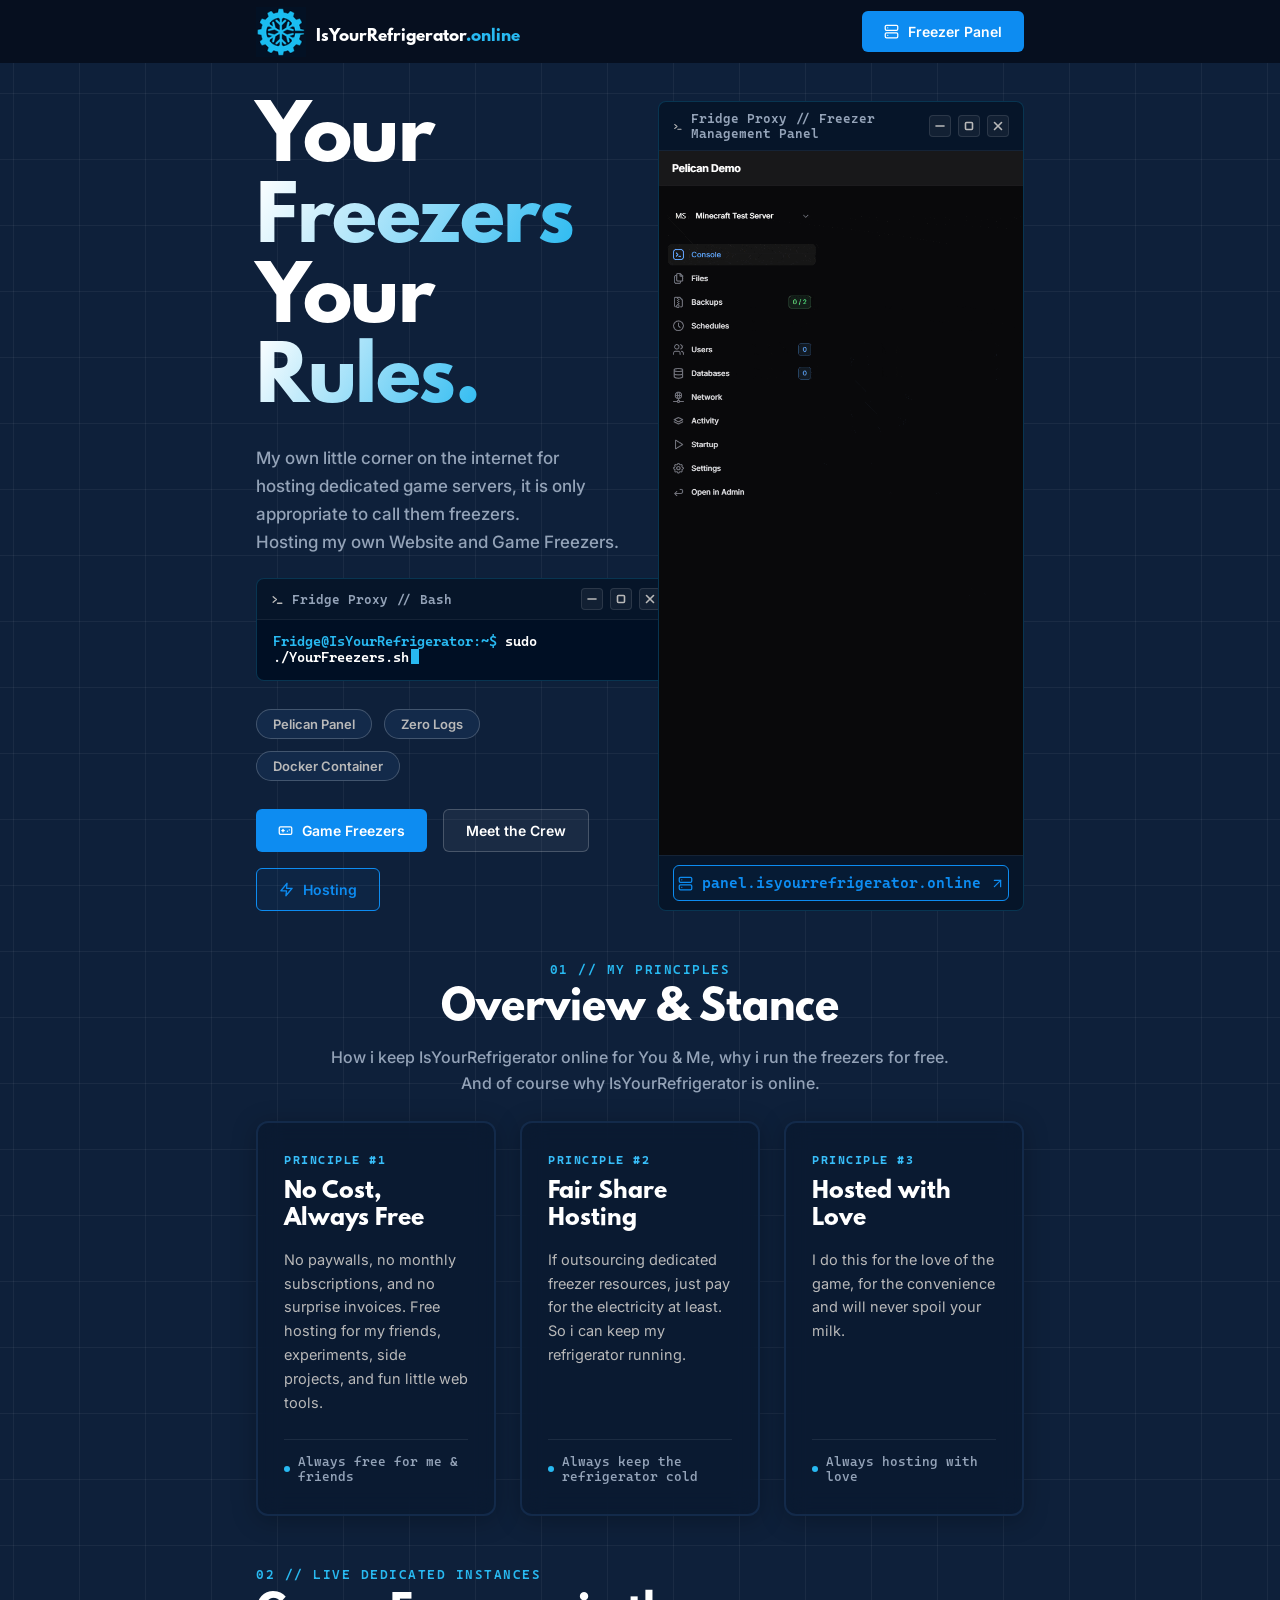
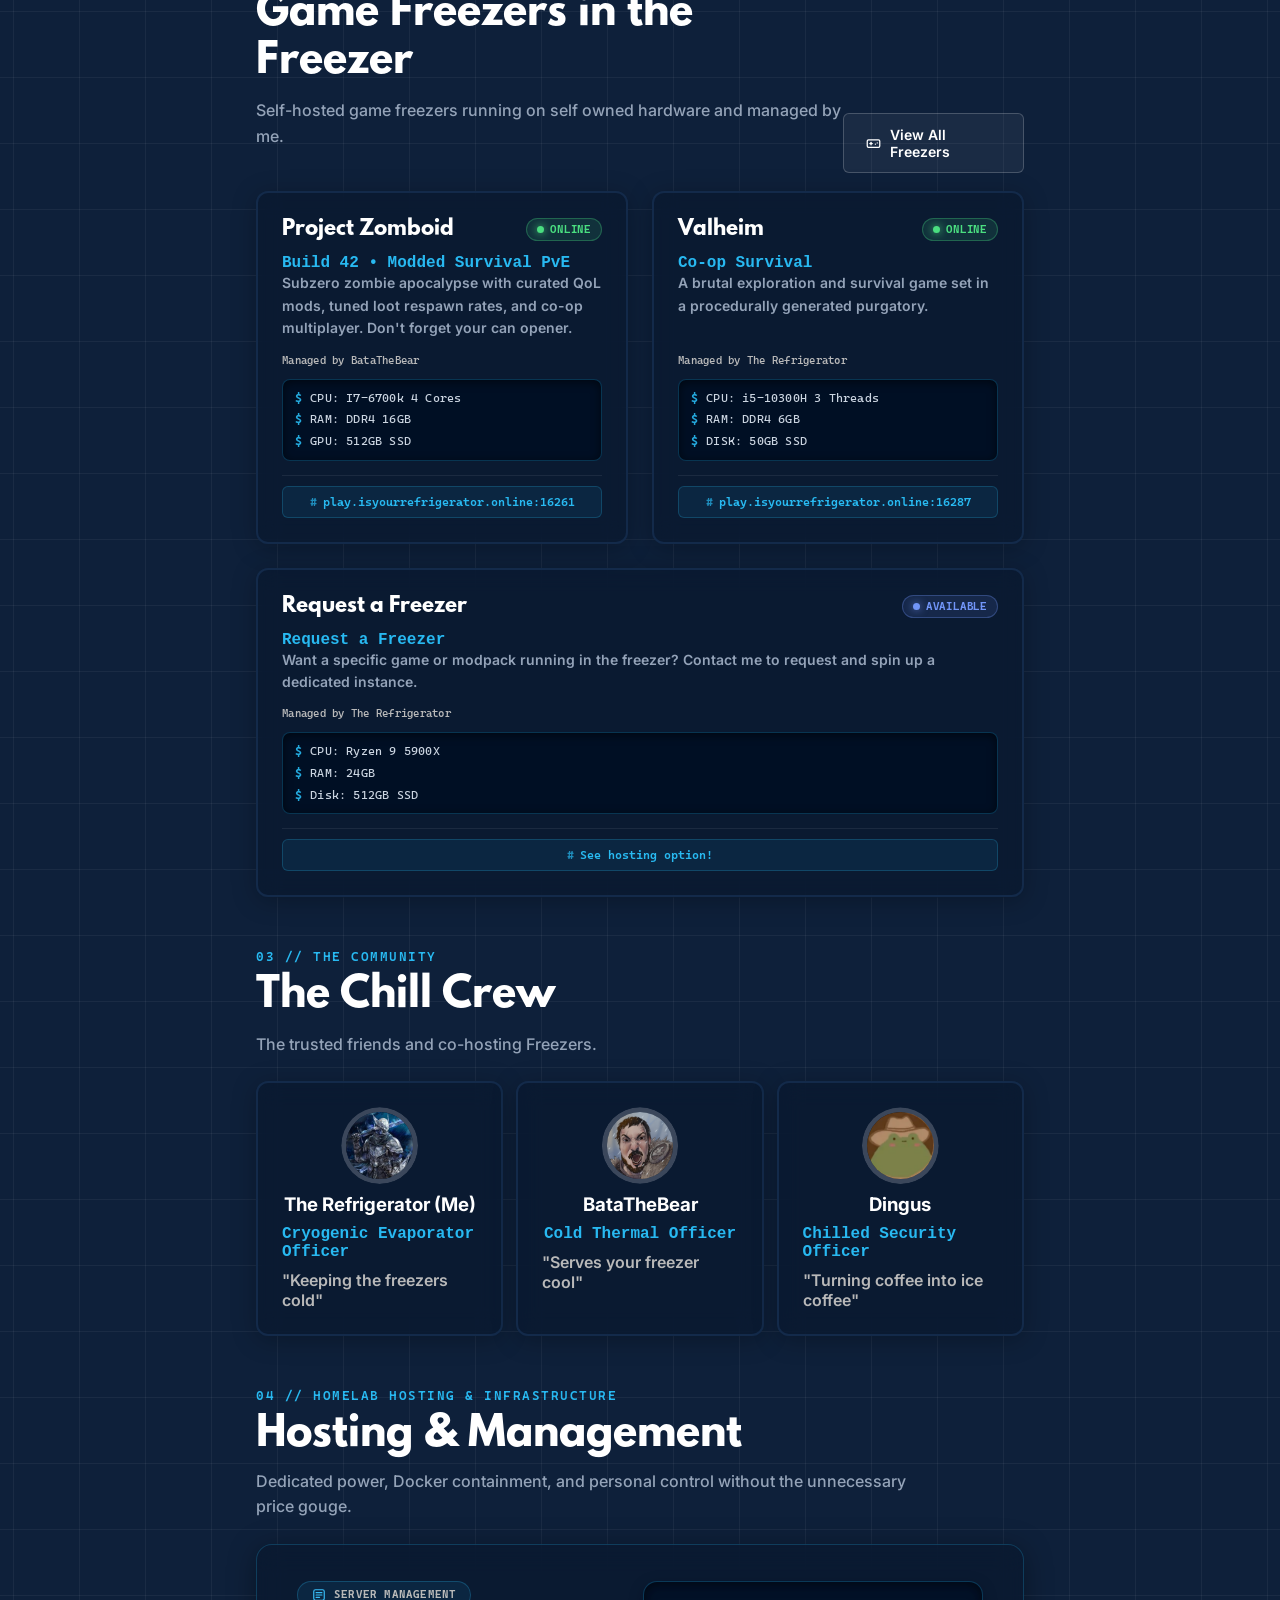
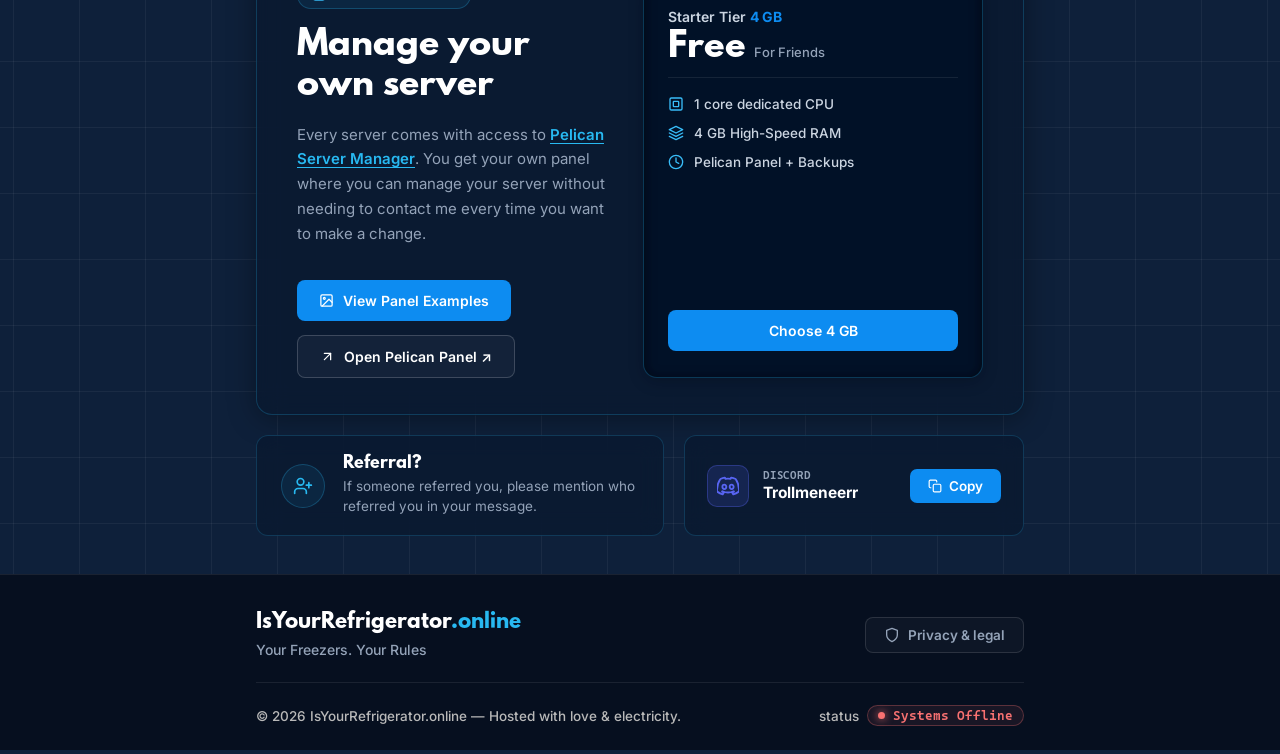
==== index.html @ a37f5767 "commit" ====
<!DOCTYPE html>
<html lang="en">

<head>
    <meta charset="UTF-8">
    <meta name="viewport" content="width=device-width, initial-scale=1.0">
    <title>IsYourRefrigerator.online</title>
    <link rel="stylesheet" href="static/style/stylesheet.css">
    <script src="static/script.js" defer></script>
    <link rel="shortcut icon" href="/static/images/isyourrefrigerator.online_logo_small.png" type="image/x-icon">
</head>

<body>
    <header id="header" class="site-header">
        <div class="header-section">
            <a href="/" class="brand-link">
                <img class="brand-pic" src="static/images/isyourrefrigerator.online_logo_small.png"
                    alt="IsYourRefrigerator Logo">
                <h1 class="brand-logo">
                    IsYourRefrigerator<span class="text-ice-blue">.online</span>
                </h1>
            </a>
        </div>
        <div class="header-section">
            <a href="https://panel.isyourrefrigerator.online" target="_blank" rel="noopener noreferrer"
                id="btn-freezer-panel" class="btn btn-blue transition-fast">
                <span class="icon" data-icon="freezer"></span>Freezer Panel
            </a>
        </div>
    </header>

    <main id="main-content" class="main-content">
        <!-- 00 // INTRO -->
        <section id="intro" class="intro-section">
            <div class="intro-content">
                <div class="intro-text-section">
                    <h1 class="intro-header">
                        Your <span class="blue-gradient">Freezers</span><br>
                        Your <span class="blue-gradient">Rules.</span>
                    </h1>
                    <p class="intro-text">
                        My own little corner on the internet for hosting dedicated game servers, it is only appropriate
                        to call them freezers.<br>
                        Hosting my own Website and Game Freezers.
                    </p>
                    <div id="terminal" class="terminal">
                        <div class="terminal-header">
                            <div class="terminal-title">
                                <span class="terminal-title-icon" data-icon="terminal"></span>
                                <p>Fridge Proxy // Bash</p>
                            </div>
                            <div class="terminal-buttons">
                                <span class="terminal-btn" title="Minimize" aria-label="Minimize"
                                    data-icon="min"></span>
                                <span class="terminal-btn" title="Maximize" aria-label="Maximize"
                                    data-icon="expand"></span>
                                <span class="terminal-btn" title="Close" aria-label="Close" data-icon="close"></span>
                            </div>
                        </div>
                        <div class="terminal-body">
                            <p class="terminal-text">
                                <span class="terminal-user">Fridge@IsYourRefrigerator:~$</span>
                                sudo ./YourFreezers.sh<span class="terminal-cursor"></span>
                            </p>
                        </div>
                    </div>
                </div>

                <div class="intro-disclaimers">
                    <p class="label transition-fast">Pelican Panel</p>
                    <p class="label transition-fast">Zero Logs</p>
                    <p class="label transition-fast">Docker Container</p>
                </div>

                <div class="intro-buttons">
                    <a href="#freezers" id="btn-browse-freezers" class="btn btn-blue">
                        <span class="icon" data-icon="game"></span>Game Freezers
                    </a>
                    <a href="#community" id="btn-explore-community" class="btn btn-gray">Meet the Crew</a>
                    <a href="#hosting" id="btn-freezer-hosting" class="btn btn-transparent">
                        <span class="icon" data-icon="lightning"></span>Hosting
                    </a>
                </div>
            </div>

            <div class="intro-media terminal">
                <div class="terminal-header">
                    <div class="terminal-title">
                        <span class="terminal-title-icon" data-icon="terminal"></span>
                        <p>Fridge Proxy // Freezer Management Panel</p>
                    </div>
                    <div class="terminal-buttons">
                        <span class="terminal-btn" title="Minimize" aria-label="Minimize" data-icon="min"></span>
                        <span class="terminal-btn" title="Maximize" aria-label="Maximize" data-icon="expand"></span>
                        <span class="terminal-btn" title="Close" aria-label="Close" data-icon="close"></span>
                    </div>
                </div>
                <img src="static/images/freezerconsoled.gif" alt="Freezer Management Panel" class="intro-image">
                <div class="terminal-footer">
                    <a href="https://panel.isyourrefrigerator.online" target="_blank" rel="noopener noreferrer"
                        class="btn btn-transparent">
                        <span class="icon" data-icon="freezer"></span>
                        panel.isyourrefrigerator.online
                        <span class="icon" data-icon="open-link"></span>
                    </a>
                </div>
            </div>
        </section>

        <!-- 01 // PRINCIPLES -->
        <section id="principles" class="overview-section principles-section">
            <h4 class="section-header-text">01 // MY PRINCIPLES</h4>
            <h2 class="section-header-title">Overview & Stance</h2>
            <p class="section-text">
                How i keep IsYourRefrigerator online for You & Me, why i run the freezers for free.<br>
                And of course why IsYourRefrigerator is online.
            </p>
            <div class="principles-boxes boxes">
                <div class="principles-box box" id="principle-1">
                    <h4 class="principles-header-text">PRINCIPLE #1</h4>
                    <h3 class="principles-header-title">No Cost, Always Free</h3>
                    <p class="principles-text">No paywalls, no monthly subscriptions, and no surprise invoices. Free
                        hosting for my friends, experiments, side projects, and fun little web tools.</p>

                    <p class="principles-footer">Always free for me & friends</p>
                </div>
                <div class="principles-box box" id="principle-2">
                    <h4 class="principles-header-text">PRINCIPLE #2</h4>
                    <h3 class="principles-header-title">Fair Share Hosting</h3>
                    <p class="principles-text">If outsourcing dedicated freezer resources, just pay for the electricity
                        at least. So i can keep my refrigerator running.</p>

                    <p class="principles-footer">Always keep the refrigerator cold</p>
                </div>
                <div class="principles-box box" id="principle-3">
                    <h4 class="principles-header-text">PRINCIPLE #3</h4>
                    <h3 class="principles-header-title">Hosted with Love</h3>
                    <p class="principles-text">I do this for the love of the game, for the convenience and will never
                        spoil your milk.</p>

                    <p class="principles-footer">Always hosting with love</p>
                </div>
            </div>
        </section>

        <!-- 02 // FREEZERS -->
        <section id="freezers" class="overview-section freezers-section">
            <div class="freezers-header">
                <div class="freezers-header-text">
                    <h4 class="section-header-text">02 // Live Dedicated Instances</h4>
                    <h2 class="section-header-title">Game Freezers in the Freezer</h2>
                    <p class="section-text">Self-hosted game freezers running on self owned hardware and managed by me.
                    </p>
                </div>
                <div class="freezers-header-button">
                    <a href="#freezers" id="btn-view-freezers" class="btn btn-gray">
                        <span class="icon" data-icon="game"></span>View All Freezers
                    </a>
                </div>
            </div>
            <div id="freezers-boxes" class="freezers-boxes boxes">
                <span id="freezers-box box" class="freezers-box"></span>
            </div>
        </section>

        <!-- 03 // COMMUNITY -->
        <section id="community" class="overview-section community-section">
            <h4 class="section-header-text">03 // The Community</h4>
            <h2 class="section-header-title">The Chill Crew</h2>
            <p class="section-text">The trusted friends and co-hosting Freezers.</p>
            <div class="crew-boxes boxes">
                <div class="crew-box box" id="crew-refrigerator">
                    <img src="static/images/pfp-fridge.png" alt="The Refrigerator" class="crew-image">
                    <h3 class="crew-header-title">The Refrigerator (Me)</h3>
                    <h4 class="crew-header-text">Cryogenic Evaporator Officer</h4>
                    <p class="crew-footer">"Keeping the freezers cold"</p>
                </div>
                <div class="crew-box box" id="crew-bata">
                    <img src="static/images/pfp-bata.png" alt="BataTheBear" class="crew-image">
                    <h3 class="crew-header-title">BataTheBear</h3>
                    <h4 class="crew-header-text">Cold Thermal Officer</h4>
                    <p class="crew-footer">"Serves your freezer cool"</p>
                </div>
                <div class="crew-box box" id="crew-dingus">
                    <img src="static/images/pfp-dingus.png" alt="Dingus" class="crew-image">
                    <h3 class="crew-header-title">Dingus</h3>
                    <h4 class="crew-header-text">Chilled Security Officer</h4>
                    <p class="crew-footer">"Turning coffee into ice coffee"</p>
                </div>
            </div>
        </section>

        <!-- 04 // HOSTING -->
        <section id="hosting" class="overview-section hosting-section">
            <h4 class="section-header-text">04 // Homelab Hosting & Infrastructure</h4>
            <h2 class="section-header-title">Hosting & Management</h2>
            <p class="section-text">Dedicated power, Docker containment, and personal control without the unnecessary
                price gouge.</p>

            <div class="hosting-main-card">
                <div class="hosting-info">
                    <div>
                        <div class="hosting-badge">
                            <span class="icon" data-icon="server-management"></span>
                            <span>SERVER MANAGEMENT</span>
                        </div>
                        <h2 class="hosting-title">Manage your own server</h2>
                        <p class="hosting-desc">
                            Every server comes with access to <a href="https://pelican.dev" target="_blank"
                                rel="noopener noreferrer">Pelican Server Manager</a>. You get your own panel where you
                            can manage your server without needing to contact me every time you want to make a change.
                        </p>
                    </div>
                    <div class="hosting-actions">
                        <a href="https://pelican.dev" target="_blank" rel="noopener noreferrer" id="btn-panel-examples"
                            class="btn btn-blue">
                            <span class="icon" data-icon="pic"></span>View Panel Examples
                        </a>
                        <a href="https://panel.isyourrefrigerator.online" target="_blank" rel="noopener noreferrer"
                            id="btn-open-panel" class="btn btn-outline">
                            <span class="icon" data-icon="open-link"></span>Open Pelican Panel ↗
                        </a>
                    </div>
                </div>

                <div class="hosting-tier-card">
                    <div>
                        <div class="tier-header">Starter Tier <span class="tier-ram">4 GB</span></div>
                        <div class="tier-price-row">
                            <span class="tier-price">Free</span>
                            <span class="tier-sub">For Friends</span>
                        </div>
                        <div class="tier-divider"></div>
                        <ul class="tier-features">
                            <li><span class="icon" data-icon="cpu-core"></span>1 core dedicated CPU</li>
                            <li><span class="icon" data-icon="ram-layers"></span>4 GB High-Speed RAM</li>
                            <li><span class="icon" data-icon="panel-backups"></span>Pelican Panel + Backups</li>
                        </ul>
                    </div>
                    <a href="#contact" id="btn-choose-tier" class="btn btn-blue btn-choose-tier">Choose 4 GB</a>
                </div>
            </div>

            <div class="hosting-subcards">
                <div class="referral-card">
                    <div class="referral-icon-wrap">
                        <span class="icon" data-icon="user-plus"></span>
                    </div>
                    <div class="referral-text-content">
                        <h4 class="referral-title">Referral?</h4>
                        <p class="referral-text">If someone referred you, please mention who referred you in your
                            message.</p>
                    </div>
                </div>

                <div class="discord-card" id="contact">
                    <div class="discord-left">
                        <div class="discord-icon-wrap">
                            <span class="icon" data-icon="discord"></span>
                        </div>
                        <div class="discord-details">
                            <span class="discord-label">DISCORD</span>
                            <span class="discord-username">Trollmeneerr</span>
                        </div>
                    </div>
                    <button type="button" class="btn btn-blue btn-copy-discord" id="btn-copy-discord"
                        data-copy="Trollmeneerr" title="Click to copy Discord username">
                        <span class="icon" data-icon="copy"></span>
                        <span class="btn-copy-text">Copy</span>
                    </button>
                </div>
            </div>
        </section>
    </main>

    <footer id="footer" class="site-footer">
        <section class="footer-header">
            <div class="footer-logo-slogan">
                <a href="/" class="brand-link">
                    <h1 class="brand-logo">
                        IsYourRefrigerator<span class="text-ice-blue">.online</span>
                    </h1>
                </a>
                <p class="text-gray">Your Freezers. Your Rules</p>
            </div>
            <a href="#privacy" id="link-privacy" class="footer-privacy-link">
                <span class="icon" data-icon="shield"></span>Privacy & legal
            </a>
        </section>
        <span class="underline"></span>
        <section id="copyright" class="footer-copyright">
            <p class="text-gray">© 2026 IsYourRefrigerator.online — Hosted with love & electricity.</p>
            <p class="text-gray">status <span id="status" class="status-indicator"></span></p>
        </section>
    </footer>
</body>

</html>
---- static/style/stylesheet.css ----
@charset "UTF-8";
@import url("https://fonts.googleapis.com/css2?family=Cascadia+Code:ital,wght@0,200..700;1,200..700&display=swap");
@import url("https://fonts.googleapis.com/css2?family=Inter:ital,opsz,wght@0,14..32,100..900;1,14..32,100..900&display=swap");
@import url("https://fonts.googleapis.com/css2?family=JetBrains+Mono:ital,wght@0,100..800;1,100..800&display=swap");
@font-face {
  font-family: spartan;
  src: url(/static/font/league-spartan.bold.otf);
  font-weight: bold;
}
* {
  margin: 0;
  padding: 0;
  color: rgb(185, 185, 185);
  text-decoration: none;
  box-sizing: border-box;
}

body {
  background-color: #0e203a;
  background-image: linear-gradient(0deg, rgba(255, 255, 255, 0.05) 1px, transparent 1px), linear-gradient(90deg, rgba(255, 255, 255, 0.05) 1px, transparent 1px);
  background-size: 66px 66px;
  background-position: center;
  font-family: Inter, sans-serif;
}

h1, h2 {
  font-family: spartan, sans-serif;
  color: #ffffff;
}

h3 {
  color: #ffffff;
  font-family: inter;
}

h4 {
  color: #28b9f1;
  font-family: "JetBrains", monospace;
}

p, a {
  font-family: Inter, sans-serif;
  font-weight: 600;
}

.text-white,
.white-text {
  color: #ffffff;
}

.text-white-dark,
.white-dark-text {
  color: #cbd5e1;
}

.text-gray,
.gray-text {
  color: rgb(185, 185, 185);
}

.text-gray-dark,
.gray-dark-text {
  color: #71717a;
}

.text-muted,
.muted-text {
  color: #94a3b8;
}

.text-muted-dark,
.muted-dark-text {
  color: #64748b;
}

.text-blue,
.blue-text {
  color: #0d8cf1;
}

.text-blue-dark,
.blue-dark-text {
  color: #0a6ec0;
}

.text-ice-blue,
.ice-blue-text {
  color: #28b9f1;
}

.text-ice-blue-dark,
.ice-blue-dark-text {
  color: #148dc0;
}

.text-light-blue,
.light-blue-text {
  color: #28b9f1;
}

.text-cyan,
.cyan-text {
  color: rgb(56, 189, 248);
}

.text-cyan-dark,
.cyan-dark-text {
  color: #0284c7;
}

.text-dark,
.dark-text {
  color: #060f1f;
}

.text-darker,
.darker-text {
  color: #000f24;
}

.blue-gradient,
#blue-gradient {
  background: linear-gradient(300deg, #28b9f1, #ffffff);
  -webkit-background-clip: text;
  -webkit-text-fill-color: transparent;
}

.transition-fast {
  transition: all 0.2s ease;
}

.underline,
#underline {
  border: solid rgba(255, 255, 255, 0.1) 1px;
  width: 100%;
  display: block;
}

.site-header {
  background-color: #060f1f;
  display: flex;
  justify-content: space-between;
  height: 7vh;
  padding: 0 20vw;
}
.site-header .header-section {
  display: flex;
  align-items: center;
}

.brand-link {
  display: flex;
  align-items: center;
}
.brand-link .brand-pic, .brand-link #pic {
  width: 50px;
  margin-right: 10px;
}
.brand-link .brand-logo, .brand-link #logo {
  padding-top: 10px;
  font-size: 1.2vw;
}

.icon {
  display: inline-flex;
  align-items: center;
  justify-content: center;
  width: 16px;
  height: 16px;
  color: inherit;
  flex-shrink: 0;
}
.icon svg {
  width: 100%;
  height: 100%;
  display: block;
  color: inherit;
  fill: none;
  stroke: currentColor;
}
.icon svg * {
  color: inherit;
  stroke: currentColor;
}

.btn {
  display: inline-flex;
  align-items: center;
  gap: 9px;
  font-family: Inter, sans-serif;
  font-weight: 600;
  border-radius: 6px;
  padding: 12px 22px;
  font-size: 14px;
  cursor: pointer;
  transition: transform 0.2s ease, box-shadow 0.2s ease, background-color 0.2s ease, border-color 0.2s ease, color 0.2s ease;
}
.btn, .btn * {
  color: inherit;
}
.btn .icon {
  display: inline-flex;
  width: 15px;
  height: 15px;
  color: inherit;
  flex-shrink: 0;
}
.btn .icon svg {
  width: 100%;
  height: 100%;
  display: block;
  color: inherit;
  fill: none;
  stroke: currentColor;
}
.btn .icon svg * {
  color: inherit;
  stroke: currentColor;
}
.btn:hover {
  transform: scale(1.005);
}

.btn-blue, .button-blue {
  background-color: #0d8cf1;
  color: #ffffff;
}
.btn-blue:hover, .button-blue:hover {
  background-color: rgb(31.4582677165, 149.2582677165, 242.9417322835);
  box-shadow: 0 0 18px rgba(13, 140, 241, 0.45);
}

.btn-gray, .button-gray {
  border: 1px solid rgba(255, 255, 255, 0.2);
  background-color: rgba(255, 255, 255, 0.05);
  color: #ffffff;
}
.btn-gray:hover, .button-gray:hover {
  border-color: rgba(255, 255, 255, 0.2);
  background-color: rgba(255, 255, 255, 0.1);
  box-shadow: 0 0 18px rgba(255, 255, 255, 0.22);
}

.btn-transparent, .button-transparent {
  border: 1px solid #0d8cf1;
  background-color: rgba(13, 140, 241, 0.05);
  color: #0d8cf1;
}
.btn-transparent:hover, .button-transparent:hover {
  border-color: rgb(50.8141732283, 158.4141732283, 243.9858267717);
  background-color: rgba(13, 140, 241, 0.15);
  color: rgb(70.1700787402, 167.5700787402, 245.0299212598);
  box-shadow: 0 0 18px rgba(13, 140, 241, 0.42);
}

.label {
  padding: 6px 16px;
  border: 1px solid rgba(255, 255, 255, 0.2);
  border-radius: 20px;
  background-color: #132a4a;
  font-size: 13px;
  font-weight: 600;
  cursor: default;
  transition: color 0.2s ease, border-color 0.2s ease;
}
.label:hover {
  color: #28b9f1;
  border-color: #28b9f1;
}

.terminal {
  border: 1px solid rgba(40, 185, 241, 0.22);
  border-radius: 8px;
  background-color: #000f24;
  overflow: hidden;
  display: flex;
  flex-direction: column;
}
.terminal * {
  font-family: "Cascadia Code", monospace;
}

#terminal {
  width: -moz-fit-content;
  width: fit-content;
  min-width: 420px;
  max-width: 100%;
}

.terminal-header,
.terminal-footer {
  display: flex;
  align-items: center;
  padding: 9px 14px;
  background: rgba(255, 255, 255, 0.025);
  flex-shrink: 0;
}

.terminal-header {
  justify-content: space-between;
  border-bottom: 1px solid rgba(255, 255, 255, 0.06);
}
.terminal-header .terminal-title {
  display: flex;
  align-items: center;
  gap: 8px;
}
.terminal-header .terminal-title .terminal-title-icon {
  color: #28b9f1;
  display: inline-flex;
  width: 13px;
  height: 13px;
}
.terminal-header .terminal-title .terminal-title-icon svg {
  width: 100%;
  height: 100%;
  display: block;
}
.terminal-header .terminal-title p {
  color: #94a3b8;
  font-size: 12.5px;
}

.terminal-buttons {
  display: flex;
  align-items: center;
  gap: 7px;
  margin-left: auto;
}

.terminal-btn {
  display: inline-flex;
  align-items: center;
  justify-content: center;
  width: 22px;
  height: 22px;
  border-radius: 4px;
  background: rgba(255, 255, 255, 0.05);
  border: 1px solid rgba(255, 255, 255, 0.1);
  color: #94a3b8;
  cursor: pointer;
  transition: background 0.2s ease, color 0.2s ease, box-shadow 0.2s ease;
}
.terminal-btn svg {
  width: 10px;
  height: 10px;
}
.terminal-btn:hover {
  background: rgba(255, 255, 255, 0.14);
  color: #ffffff;
  box-shadow: 0 0 10px rgba(255, 255, 255, 0.25);
}

.terminal-body {
  padding: 13px 16px 15px;
}

.terminal-footer {
  border-top: 1px solid rgba(255, 255, 255, 0.06);
}
.terminal-footer .btn {
  width: 100%;
  justify-content: center;
  padding: 8px 14px;
  font-size: 15px;
}

.terminal-text, #terminal-text {
  font-size: 13.5px;
  color: #ffffff;
}

.terminal-user, #terminal-user {
  color: #28b9f1;
  font-weight: 600;
}

.terminal-cursor {
  display: inline-block;
  width: 8px;
  height: 15px;
  background-color: #28b9f1;
  margin-left: 2px;
  vertical-align: -2px;
  animation: terminal-blink 1s step-end infinite;
}

@keyframes terminal-blink {
  0%, 100% {
    opacity: 1;
  }
  50% {
    opacity: 0;
  }
}
main {
  margin: clamp(32px, 3vw, 48px) 20vw;
  display: flex;
  flex-direction: column;
  row-gap: clamp(48px, 4vw, 64px);
}

.intro-section {
  display: flex;
  align-items: stretch;
  justify-content: space-between;
  gap: clamp(28px, 3vw, 40px);
  width: 100%;
}

.intro-content,
.intro-media {
  flex: 1;
  min-width: 0;
}

.intro-content {
  display: flex;
  flex-direction: column;
  row-gap: 28px;
}

.intro-text-section {
  display: flex;
  flex-direction: column;
  row-gap: 22px;
}

.intro-header {
  font-size: clamp(48px, 5.8vw, 76px);
  line-height: 1.08;
  letter-spacing: -1.5px;
}

.intro-text {
  font-size: 17px;
  font-weight: 500;
  line-height: 1.65;
  color: #94a3b8;
  max-width: 640px;
}

.intro-disclaimers,
.intro-buttons {
  display: flex;
  flex-wrap: wrap;
}

.intro-disclaimers {
  gap: 12px;
}

.intro-buttons {
  gap: 16px;
}

.intro-media .intro-image {
  width: 100%;
  height: 100%;
  flex: 1;
  min-height: 0;
  -o-object-fit: cover;
     object-fit: cover;
  -o-object-position: left;
     object-position: left;
  display: block;
}

.overview-section {
  display: flex;
  flex-direction: column;
  width: 100%;
}
.overview-section .section-header-text {
  font-family: "Cascadia Code", monospace;
  font-size: 13px;
  font-weight: 600;
  letter-spacing: 1.5px;
  text-transform: uppercase;
  color: #28b9f1;
  margin-bottom: 8px;
}
.overview-section .section-header-title {
  font-family: spartan, sans-serif;
  font-size: clamp(28px, 3.2vw, 40px);
  color: #ffffff;
  line-height: 1.2;
  margin-bottom: 12px;
}
.overview-section .section-text {
  font-size: 16px;
  font-weight: 500;
  color: #94a3b8;
  line-height: 1.6;
  max-width: 680px;
  margin-bottom: 24px;
}

.principles-section {
  align-items: center;
  text-align: center;
}
.principles-section .section-text {
  max-width: 720px;
  margin-bottom: 24px;
}
.principles-section .principles-boxes {
  width: 100%;
  gap: 24px;
}
.principles-section .principles-box {
  padding: 30px 26px;
}
.principles-section .principles-box .principles-header-text {
  font-family: "Cascadia Code", monospace;
  font-size: 12px;
  font-weight: 700;
  color: rgb(56, 189, 248);
  letter-spacing: 1.5px;
  text-transform: uppercase;
  margin-bottom: 12px;
}
.principles-section .principles-box .principles-header-title {
  font-family: spartan, sans-serif;
  font-size: 22px;
  font-weight: 700;
  color: #ffffff;
  line-height: 1.25;
  margin-bottom: 14px;
}
.principles-section .principles-box .principles-text {
  font-family: Inter, sans-serif;
  font-size: 14.5px;
  font-weight: 400;
  line-height: 1.65;
  color: rgb(185, 185, 185);
  flex-grow: 1;
  margin-bottom: 24px;
}
.principles-section .principles-box .principles-footer {
  margin-top: auto;
  padding-top: 14px;
  border-top: 1px solid rgba(255, 255, 255, 0.08);
  font-size: 13px;
  font-family: "Cascadia Code", monospace;
  color: #94a3b8;
  font-weight: 500;
  display: flex;
  align-items: center;
  gap: 8px;
}
.principles-section .principles-box .principles-footer::before {
  content: "";
  display: inline-block;
  width: 6px;
  height: 6px;
  border-radius: 50%;
  background-color: #28b9f1;
  flex-shrink: 0;
}

.boxes {
  display: flex;
  justify-content: space-evenly;
  align-items: stretch;
  gap: 1vw;
  width: 100%;
}

.box {
  flex: 1;
  border: #132a4a solid 2px;
  background-color: rgba(10, 25, 48, 0.78);
  border-radius: 12px;
  display: flex;
  flex-direction: column;
  text-align: left;
  padding: 24px;
  backdrop-filter: blur(12px);
  box-shadow: 0 4px 24px rgba(0, 0, 0, 0.25);
  transition: transform 0.25s ease, border-color 0.25s ease, box-shadow 0.25s ease;
}
.box:hover {
  border-color: #148dc0;
  box-shadow: 0 10px 30px rgba(0, 0, 0, 0.35), 0 0 20px rgba(40, 185, 241, 0.15);
}

.community-section .boxes {
  flex-direction: row;
  justify-content: space-evenly;
  flex-wrap: wrap;
}
.community-section .boxes .crew-box {
  display: flex;
  flex-direction: column;
  align-items: center;
  gap: 1vh;
}
.community-section .boxes .crew-box img {
  width: 6vw;
  clip-path: circle();
  border: rgba(255, 255, 255, 0.2) solid 5px;
  border-radius: 100%;
}

.freezers-header {
  display: flex;
  justify-content: space-between;
  align-items: end;
  margin-bottom: 2vh;
}

.freezers-boxes {
  display: flex;
  flex-wrap: wrap;
  gap: 24px;
}

.freezers-box {
  display: flex;
  flex-direction: column;
  min-width: 280px;
}

.freezer-header {
  display: flex;
  justify-content: space-between;
  align-items: center;
  gap: 12px;
  margin-bottom: 12px;
}

.freezer-name {
  font-family: spartan, sans-serif;
  font-size: 20px;
  color: #ffffff;
}

.freezer-status {
  font-family: "Cascadia Code", monospace;
  font-size: 11px;
  font-weight: 700;
  text-transform: uppercase;
  letter-spacing: 0.8px;
  padding: 4px 10px;
  border-radius: 12px;
  display: inline-flex;
  align-items: center;
  gap: 6px;
}
.freezer-status.online {
  color: #4ade80;
  background: rgba(74, 222, 128, 0.12);
  border: 1px solid rgba(74, 222, 128, 0.3);
}
.freezer-status.offline {
  color: #f87171;
  background: rgba(248, 113, 113, 0.12);
  border: 1px solid rgba(248, 113, 113, 0.3);
}
.freezer-status.available {
  color: rgb(113, 149, 248);
  background: rgba(113, 149, 248, 0.12);
  border: 1px solid rgba(113, 149, 248, 0.3);
}

.freezer-body {
  display: flex;
  flex-direction: column;
  flex: 1;
}

.freezer-description {
  color: #94a3b8;
  font-size: 14px;
  line-height: 1.6;
  margin-bottom: 8px;
}

.freezer-managed,
.managed {
  font-family: "Cascadia Code", monospace;
  font-size: 11px;
  font-weight: 500;
  color: rgb(185, 185, 185);
  margin-top: auto;
  padding-top: 6px;
  margin-bottom: 12px;
  letter-spacing: 0.25px;
}
.freezer-managed *,
.managed * {
  font-family: inherit;
  font-size: inherit;
  color: inherit;
}

.freezer-specs {
  background-color: #000f24;
  border: 1px solid rgba(40, 185, 241, 0.22);
  border-radius: 8px;
  padding: 10px 14px 10px 12px;
  display: flex;
  flex-direction: column;
  gap: 5px;
  margin-top: auto;
  margin-bottom: 14px;
  font-family: "Cascadia Code", monospace;
  box-shadow: inset 0 2px 10px rgba(0, 0, 0, 0.55);
  position: relative;
  transition: border-color 0.25s ease, box-shadow 0.25s ease;
}
.freezer-specs span {
  display: flex;
  align-items: center;
  color: #cbd5e1;
  font-family: "Cascadia Code", monospace;
  font-size: 11.5px;
  line-height: 1.45;
  letter-spacing: 0.2px;
}
.freezer-specs span::before {
  content: "$";
  color: #28b9f1;
  font-weight: 700;
  margin-right: 8px;
  opacity: 0.9;
}

.freezers-box:hover .freezer-specs {
  border-color: rgba(40, 185, 241, 0.45);
  box-shadow: inset 0 2px 12px rgba(0, 0, 0, 0.6), 0 0 14px rgba(40, 185, 241, 0.12);
}

.freezer-footer {
  display: flex;
  justify-content: stretch;
  align-items: center;
  width: 100%;
  padding-top: 10px;
  border-top: 1px solid rgba(255, 255, 255, 0.07);
}

.freezer-ip {
  width: 100%;
  display: flex;
  justify-content: center;
  align-items: center;
  font-family: "Cascadia Code", monospace;
  font-size: 12px;
  font-weight: 600;
  color: #28b9f1;
  background: rgba(40, 185, 241, 0.08);
  border: 1px solid rgba(40, 185, 241, 0.22);
  padding: 8px 14px;
  border-radius: 6px;
  gap: 6px;
  cursor: pointer;
  box-sizing: border-box;
  transition: all 0.2s ease;
  text-decoration: none;
  outline: none;
}
.freezer-ip::before {
  content: "#";
  color: #28b9f1;
  opacity: 0.7;
}
.freezer-ip:hover {
  background: rgba(40, 185, 241, 0.18);
  border-color: #28b9f1;
  color: #ffffff;
  box-shadow: 0 0 12px rgba(40, 185, 241, 0.35);
}
.freezer-ip.copied {
  background: rgba(74, 222, 128, 0.15);
  border-color: #4ade80;
  color: #4ade80;
  box-shadow: 0 0 12px rgba(74, 222, 128, 0.35);
}
.freezer-ip.copied::before {
  content: "✓";
  color: #4ade80;
}

.status-indicator {
  display: inline-flex;
  align-items: center;
  gap: 8px;
  font-family: "Cascadia Code", monospace;
  font-size: 12.5px;
  font-weight: 600;
  padding: 2px 10px;
  border-radius: 12px;
  background: rgba(255, 255, 255, 0.04);
  border: 1px solid rgba(255, 255, 255, 0.08);
  vertical-align: middle;
  margin-left: 6px;
}
.status-indicator.online {
  color: #4ade80;
  border-color: rgba(74, 222, 128, 0.3);
  background: rgba(74, 222, 128, 0.08);
}
.status-indicator.degraded {
  color: #facc15;
  border-color: rgba(250, 204, 21, 0.3);
  background: rgba(250, 204, 21, 0.08);
}
.status-indicator.offline {
  color: #f87171;
  border-color: rgba(248, 113, 113, 0.3);
  background: rgba(248, 113, 113, 0.08);
}
.status-indicator.available {
  color: rgb(113, 149, 248);
  border-color: rgba(113, 149, 248, 0.3);
  background: rgba(113, 149, 248, 0.08);
}

.indicator-dot {
  display: inline-block;
  width: 7px;
  height: 7px;
  border-radius: 50%;
  flex-shrink: 0;
}
.indicator-dot.online {
  background-color: #4ade80;
  box-shadow: 0 0 8px #4ade80;
}
.indicator-dot.degraded {
  background-color: #facc15;
  box-shadow: 0 0 8px #facc15;
}
.indicator-dot.offline {
  background-color: #f87171;
  box-shadow: 0 0 8px #f87171;
}
.indicator-dot.available {
  background-color: rgb(113, 149, 248);
  box-shadow: 0 0 8px rgba(113, 149, 248, 0.8);
}

.hosting-section .section-header-title {
  margin-bottom: 10px;
}
.hosting-section .section-text {
  margin-bottom: 24px;
}
.hosting-section .hosting-main-card {
  background-color: rgba(10, 25, 48, 0.78);
  border: 1px solid rgba(40, 185, 241, 0.22);
  border-radius: 16px;
  padding: 36px 40px;
  backdrop-filter: blur(14px);
  box-shadow: 0 4px 28px rgba(0, 0, 0, 0.35);
  display: flex;
  justify-content: space-between;
  align-items: stretch;
  gap: 36px;
  position: relative;
  transition: border-color 0.25s ease, box-shadow 0.25s ease;
}
.hosting-section .hosting-main-card:hover {
  border-color: rgba(40, 185, 241, 0.38);
  box-shadow: 0 8px 32px rgba(0, 0, 0, 0.4), 0 0 24px rgba(40, 185, 241, 0.12);
}
.hosting-section .hosting-info {
  flex: 1;
  display: flex;
  flex-direction: column;
  justify-content: space-between;
  min-width: 0;
}
.hosting-section .hosting-badge {
  display: inline-flex;
  align-items: center;
  gap: 8px;
  font-family: "Cascadia Code", monospace;
  font-size: 11px;
  font-weight: 700;
  letter-spacing: 1.2px;
  text-transform: uppercase;
  color: rgb(56, 189, 248);
  background: rgba(40, 185, 241, 0.08);
  border: 1px solid rgba(40, 185, 241, 0.25);
  padding: 6px 14px;
  border-radius: 20px;
  width: -moz-fit-content;
  width: fit-content;
  margin-bottom: 18px;
}
.hosting-section .hosting-badge .icon {
  width: 14px;
  height: 14px;
  color: rgb(56, 189, 248);
}
.hosting-section .hosting-title {
  font-family: spartan, sans-serif;
  font-size: clamp(26px, 2.6vw, 36px);
  font-weight: 700;
  color: #ffffff;
  line-height: 1.2;
  margin-bottom: 16px;
}
.hosting-section .hosting-desc {
  font-family: Inter, sans-serif;
  font-size: 15px;
  font-weight: 400;
  line-height: 1.65;
  color: #94a3b8;
  max-width: 540px;
  margin-bottom: 24px;
}
.hosting-section .hosting-desc a {
  color: #28b9f1;
  text-decoration: underline;
  text-underline-offset: 3px;
  font-weight: 600;
  transition: color 0.2s ease;
}
.hosting-section .hosting-desc a:hover {
  color: rgb(87.8820960699, 200.5895196507, 244.1179039301);
}
.hosting-section .hosting-actions {
  display: flex;
  align-items: center;
  flex-wrap: wrap;
  gap: 14px;
  margin-top: auto;
  padding-top: 10px;
}
.hosting-section .hosting-actions .btn {
  padding: 12px 22px;
  font-size: 14px;
  border-radius: 8px;
}
.hosting-section .hosting-actions .btn-outline {
  background-color: rgba(255, 255, 255, 0.04);
  border: 1px solid rgba(255, 255, 255, 0.18);
  color: #ffffff;
}
.hosting-section .hosting-actions .btn-outline:hover {
  background-color: rgba(255, 255, 255, 0.09);
  border-color: rgba(255, 255, 255, 0.32);
  box-shadow: 0 0 16px rgba(255, 255, 255, 0.14);
}
.hosting-section .hosting-tier-card {
  width: 340px;
  flex-shrink: 0;
  background: rgba(0, 15, 36, 0.72);
  border: 1px solid rgba(40, 185, 241, 0.24);
  border-radius: 14px;
  padding: 26px 24px;
  display: flex;
  flex-direction: column;
  justify-content: space-between;
  box-shadow: inset 0 2px 12px rgba(0, 0, 0, 0.55), 0 4px 16px rgba(0, 0, 0, 0.2);
  transition: border-color 0.2s ease, transform 0.2s ease;
}
.hosting-section .hosting-tier-card:hover {
  border-color: rgba(40, 185, 241, 0.45);
}
.hosting-section .hosting-tier-card .tier-header {
  font-family: Inter, sans-serif;
  font-size: 14px;
  font-weight: 600;
  color: #cbd5e1;
  margin-bottom: 6px;
}
.hosting-section .hosting-tier-card .tier-header .tier-ram {
  color: #0d8cf1;
  font-weight: 700;
}
.hosting-section .hosting-tier-card .tier-price-row {
  display: flex;
  align-items: baseline;
  gap: 8px;
  margin-bottom: 12px;
}
.hosting-section .hosting-tier-card .tier-price-row .tier-price {
  font-family: spartan, sans-serif;
  font-size: 34px;
  font-weight: 800;
  color: #ffffff;
  line-height: 1;
}
.hosting-section .hosting-tier-card .tier-price-row .tier-sub {
  font-family: Inter, sans-serif;
  font-size: 13px;
  color: #94a3b8;
  font-weight: 500;
}
.hosting-section .hosting-tier-card .tier-divider {
  height: 1px;
  background: rgba(255, 255, 255, 0.08);
  width: 100%;
  margin-bottom: 18px;
}
.hosting-section .hosting-tier-card .tier-features {
  list-style: none;
  padding: 0;
  margin: 0 0 24px 0;
  display: flex;
  flex-direction: column;
  gap: 13px;
}
.hosting-section .hosting-tier-card .tier-features li {
  display: flex;
  align-items: center;
  gap: 10px;
  font-family: Inter, sans-serif;
  font-size: 13.5px;
  font-weight: 500;
  color: #cbd5e1;
}
.hosting-section .hosting-tier-card .tier-features li .icon {
  width: 16px;
  height: 16px;
  color: rgb(56, 189, 248);
  flex-shrink: 0;
}
.hosting-section .hosting-tier-card .btn-choose-tier {
  width: 100%;
  justify-content: center;
  padding: 12px 18px;
  font-size: 14px;
  font-weight: 600;
  border-radius: 8px;
  text-align: center;
  box-sizing: border-box;
}
.hosting-section .hosting-subcards {
  display: flex;
  gap: 20px;
  margin-top: 20px;
  align-items: stretch;
}
.hosting-section .referral-card {
  flex: 1;
  background-color: rgba(10, 25, 48, 0.78);
  border: 1px solid rgba(40, 185, 241, 0.2);
  border-radius: 12px;
  padding: 18px 24px;
  display: flex;
  align-items: center;
  gap: 18px;
  backdrop-filter: blur(12px);
  transition: border-color 0.25s ease, box-shadow 0.25s ease;
}
.hosting-section .referral-card:hover {
  border-color: rgba(40, 185, 241, 0.35);
  box-shadow: 0 4px 20px rgba(0, 0, 0, 0.25);
}
.hosting-section .referral-card .referral-icon-wrap {
  width: 44px;
  height: 44px;
  border-radius: 50%;
  background: rgba(40, 185, 241, 0.08);
  border: 1px solid rgba(40, 185, 241, 0.25);
  display: flex;
  align-items: center;
  justify-content: center;
  color: #28b9f1;
  flex-shrink: 0;
}
.hosting-section .referral-card .referral-icon-wrap .icon {
  width: 20px;
  height: 20px;
}
.hosting-section .referral-card .referral-text-content {
  display: flex;
  flex-direction: column;
  gap: 3px;
}
.hosting-section .referral-card .referral-text-content .referral-title {
  font-family: spartan, sans-serif;
  font-size: 16px;
  font-weight: 700;
  color: #ffffff;
  margin: 0;
}
.hosting-section .referral-card .referral-text-content .referral-text {
  font-family: Inter, sans-serif;
  font-size: 13.5px;
  font-weight: 400;
  line-height: 1.45;
  color: #94a3b8;
  margin: 0;
}
.hosting-section .discord-card {
  width: 340px;
  flex-shrink: 0;
  background-color: rgba(10, 25, 48, 0.78);
  border: 1px solid rgba(40, 185, 241, 0.2);
  border-radius: 12px;
  padding: 16px 22px;
  display: flex;
  align-items: center;
  justify-content: space-between;
  gap: 16px;
  backdrop-filter: blur(12px);
  transition: border-color 0.25s ease, box-shadow 0.25s ease;
}
.hosting-section .discord-card:hover {
  border-color: rgba(88, 101, 242, 0.5);
  box-shadow: 0 4px 20px rgba(0, 0, 0, 0.25), 0 0 16px rgba(88, 101, 242, 0.15);
}
.hosting-section .discord-card .discord-left {
  display: flex;
  align-items: center;
  gap: 14px;
  min-width: 0;
}
.hosting-section .discord-card .discord-icon-wrap {
  width: 42px;
  height: 42px;
  border-radius: 10px;
  background: rgba(88, 101, 242, 0.16);
  border: 1px solid rgba(88, 101, 242, 0.32);
  display: flex;
  align-items: center;
  justify-content: center;
  color: #5865F2;
  flex-shrink: 0;
}
.hosting-section .discord-card .discord-icon-wrap .icon {
  width: 22px;
  height: 22px;
}
.hosting-section .discord-card .discord-details {
  display: flex;
  flex-direction: column;
  gap: 2px;
  min-width: 0;
}
.hosting-section .discord-card .discord-details .discord-label {
  font-family: "Cascadia Code", monospace;
  font-size: 10.5px;
  font-weight: 700;
  letter-spacing: 0.8px;
  text-transform: uppercase;
  color: #94a3b8;
}
.hosting-section .discord-card .discord-details .discord-username {
  font-family: Inter, sans-serif;
  font-size: 15.5px;
  font-weight: 700;
  color: #ffffff;
  white-space: nowrap;
  overflow: hidden;
  text-overflow: ellipsis;
}
.hosting-section .discord-card .btn-copy-discord {
  padding: 9px 18px;
  font-size: 13.5px;
  font-weight: 600;
  border-radius: 7px;
  background-color: #0d8cf1;
  color: #ffffff;
  border: none;
  cursor: pointer;
  display: inline-flex;
  align-items: center;
  gap: 7px;
  flex-shrink: 0;
  transition: all 0.2s ease;
}
.hosting-section .discord-card .btn-copy-discord .icon {
  width: 14px;
  height: 14px;
}
.hosting-section .discord-card .btn-copy-discord:hover {
  background-color: rgb(41.1362204724, 153.8362204724, 243.4637795276);
  box-shadow: 0 0 14px rgba(13, 140, 241, 0.5);
}
.hosting-section .discord-card .btn-copy-discord.copied {
  background-color: rgba(74, 222, 128, 0.2);
  border: 1px solid rgba(74, 222, 128, 0.4);
  color: #4ade80;
  box-shadow: 0 0 14px rgba(74, 222, 128, 0.3);
}
.hosting-section .discord-card .btn-copy-discord.copied .icon {
  color: #4ade80;
}

@keyframes cardPulse {
  0% {
    box-shadow: 0 0 0 rgba(40, 185, 241, 0);
  }
  50% {
    box-shadow: 0 0 25px rgba(40, 185, 241, 0.6), 0 0 35px rgba(88, 101, 242, 0.4);
    border-color: #28b9f1;
  }
  100% {
    box-shadow: 0 0 0 rgba(40, 185, 241, 0);
  }
}
.highlight-pulse {
  animation: cardPulse 1.2s ease;
}

.site-footer,
footer.site {
  background-color: #060f1f;
  border-top: 1px solid rgba(255, 255, 255, 0.08);
  padding: 36px 20vw 24px;
  display: flex;
  flex-direction: column;
  margin-top: auto;
  width: 100%;
  box-sizing: border-box;
}
.site-footer .footer-header,
footer.site .footer-header {
  display: flex;
  justify-content: space-between;
  align-items: center;
  flex-wrap: wrap;
  gap: 24px;
  margin-bottom: 24px;
}
.site-footer .footer-logo-slogan,
footer.site .footer-logo-slogan {
  display: flex;
  flex-direction: column;
  gap: 6px;
}
.site-footer .footer-logo-slogan .brand-link .brand-logo,
footer.site .footer-logo-slogan .brand-link .brand-logo {
  padding-top: 0;
  font-size: clamp(20px, 1.4vw, 24px);
  line-height: 1.2;
}
.site-footer .footer-logo-slogan p,
footer.site .footer-logo-slogan p {
  font-size: 14px;
  font-weight: 500;
  color: #94a3b8;
  margin: 0;
}
.site-footer .footer-privacy-link,
footer.site .footer-privacy-link {
  display: inline-flex;
  align-items: center;
  gap: 8px;
  font-family: Inter, sans-serif;
  font-size: 13.5px;
  font-weight: 600;
  color: #94a3b8;
  padding: 9px 18px;
  border-radius: 8px;
  border: 1px solid rgba(255, 255, 255, 0.12);
  background-color: rgba(255, 255, 255, 0.03);
  transition: all 0.2s ease;
}
.site-footer .footer-privacy-link .icon,
footer.site .footer-privacy-link .icon {
  width: 16px;
  height: 16px;
  color: inherit;
}
.site-footer .footer-privacy-link:hover,
footer.site .footer-privacy-link:hover {
  color: #28b9f1;
  border-color: rgba(40, 185, 241, 0.4);
  background-color: rgba(40, 185, 241, 0.08);
  box-shadow: 0 0 14px rgba(40, 185, 241, 0.2);
  transform: translateY(-1px);
}
.site-footer .underline,
footer.site .underline {
  border: none;
  border-top: 1px solid rgba(255, 255, 255, 0.08);
  width: 100%;
  display: block;
  margin: 0;
}
.site-footer .footer-copyright,
footer.site .footer-copyright {
  display: flex;
  justify-content: space-between;
  align-items: center;
  flex-wrap: wrap;
  gap: 16px;
  padding: 22px 0 0;
}
.site-footer .footer-copyright p,
footer.site .footer-copyright p {
  font-family: Inter, sans-serif;
  font-size: 13.5px;
  font-weight: 500;
  color: rgb(185, 185, 185);
  margin: 0;
  display: inline-flex;
  align-items: center;
  gap: 8px;
}
.site-footer .footer-copyright .status-indicator,
footer.site .footer-copyright .status-indicator {
  margin-left: 0;
}

@media (max-width: 1050px) {
  .site-header {
    padding: 0 10vw;
  }
  main {
    margin: 36px 10vw;
    row-gap: 48px;
  }
  .site-footer,
  footer.site {
    padding: 36px 10vw 24px;
  }
  .intro-section {
    flex-direction: column;
    gap: 28px;
  }
  .intro-media .intro-image {
    height: 280px;
  }
  .principles-boxes.boxes {
    gap: 16px;
  }
  .hosting-section .hosting-main-card {
    padding: 30px 28px;
    gap: 28px;
  }
  .hosting-section .hosting-tier-card {
    width: 300px;
  }
  .hosting-section .discord-card {
    width: 300px;
  }
}
@media (max-width: 900px) {
  .hosting-section .hosting-main-card {
    flex-direction: column;
    padding: 28px 24px;
    gap: 24px;
  }
  .hosting-section .hosting-tier-card {
    width: 100%;
  }
  .hosting-section .hosting-subcards {
    flex-direction: column;
    gap: 16px;
  }
  .hosting-section .discord-card {
    width: 100%;
  }
}
@media (max-width: 768px) {
  .site-header {
    padding: 0 5vw;
    height: auto;
    min-height: 7vh;
    padding-top: 12px;
    padding-bottom: 12px;
  }
  .site-header .brand-link .brand-logo {
    font-size: 16px;
  }
  .site-header .brand-link .brand-pic {
    width: 38px;
  }
  main {
    margin: 28px 5vw;
    row-gap: 36px;
  }
  .intro-header {
    font-size: 42px;
  }
  #terminal {
    min-width: 100%;
    width: 100%;
  }
  .principles-boxes.boxes {
    flex-direction: column;
    gap: 20px;
  }
  .site-footer,
  footer.site {
    padding: 36px 5vw 24px;
  }
  .site-footer .footer-header,
  footer.site .footer-header {
    flex-direction: column;
    align-items: flex-start;
    gap: 18px;
  }
  .site-footer .footer-copyright,
  footer.site .footer-copyright {
    flex-direction: column;
    align-items: flex-start;
    gap: 12px;
  }
}/*# sourceMappingURL=stylesheet.css.map */
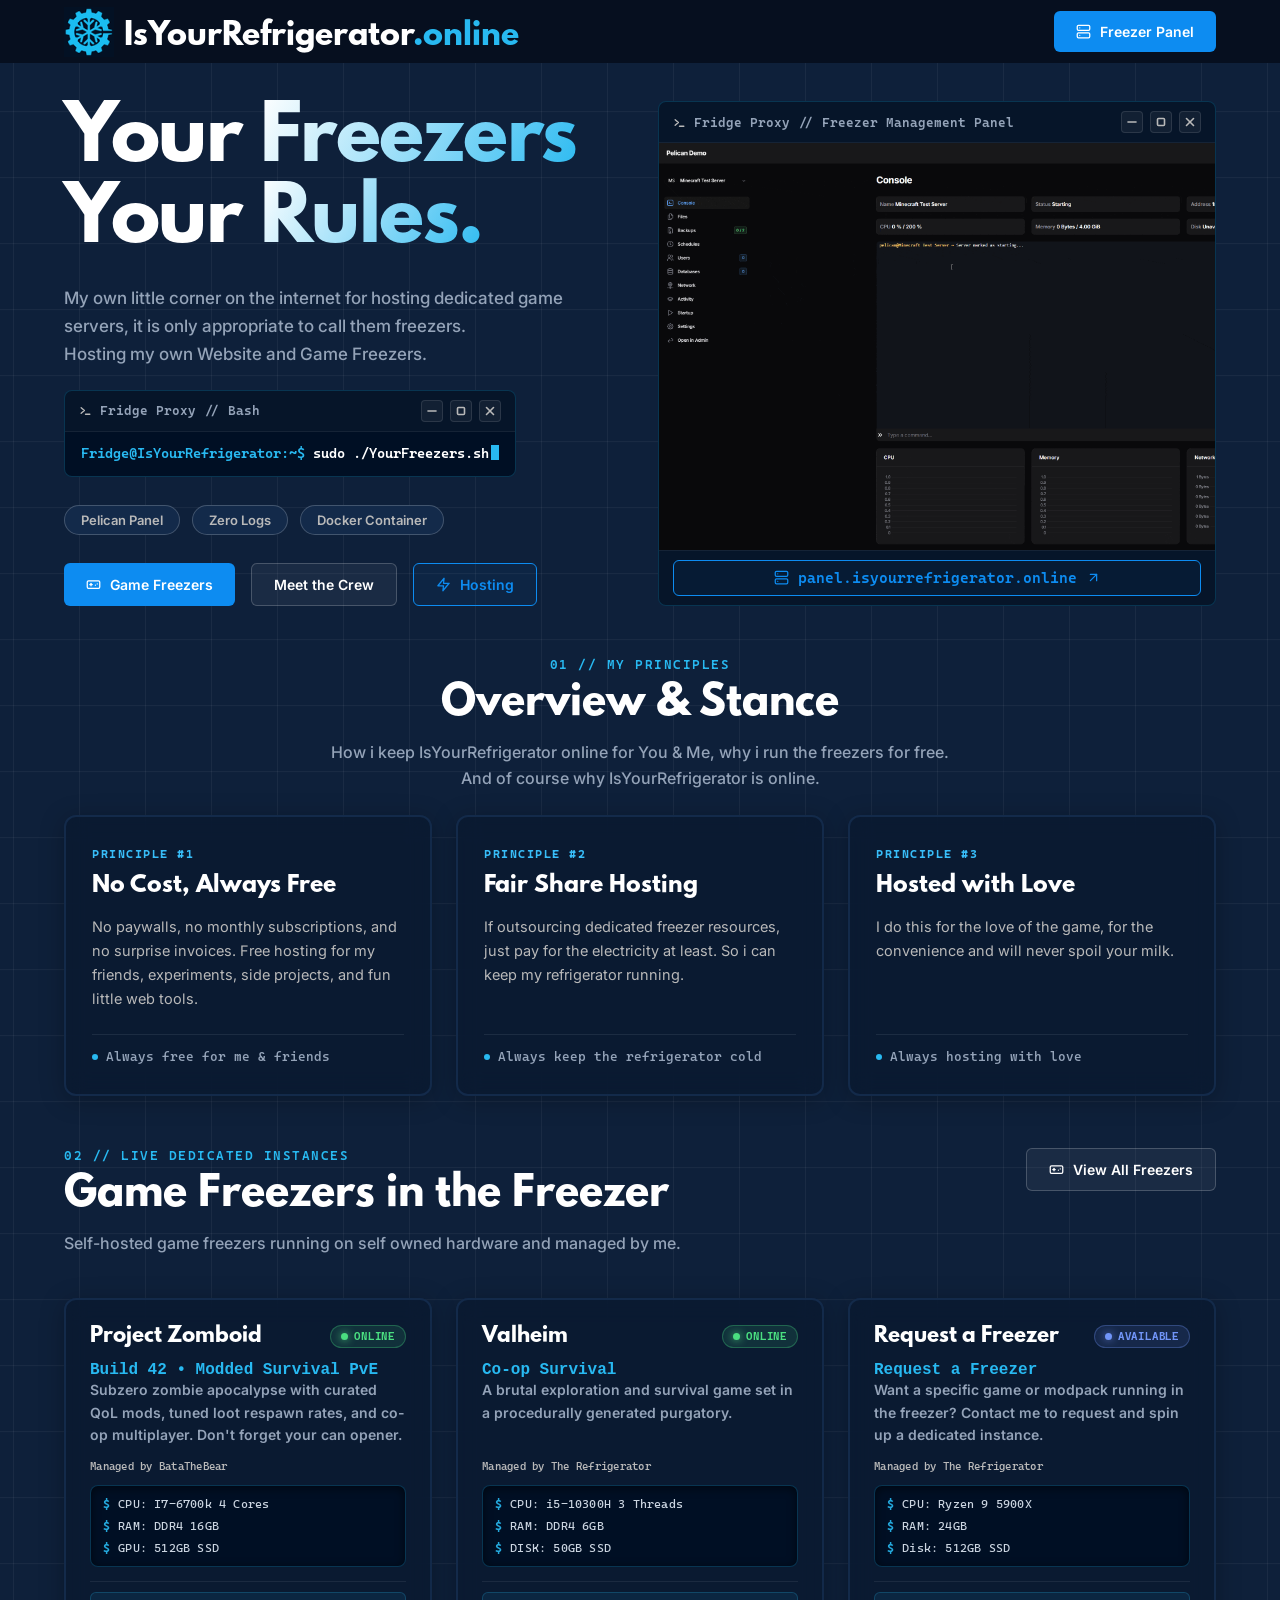
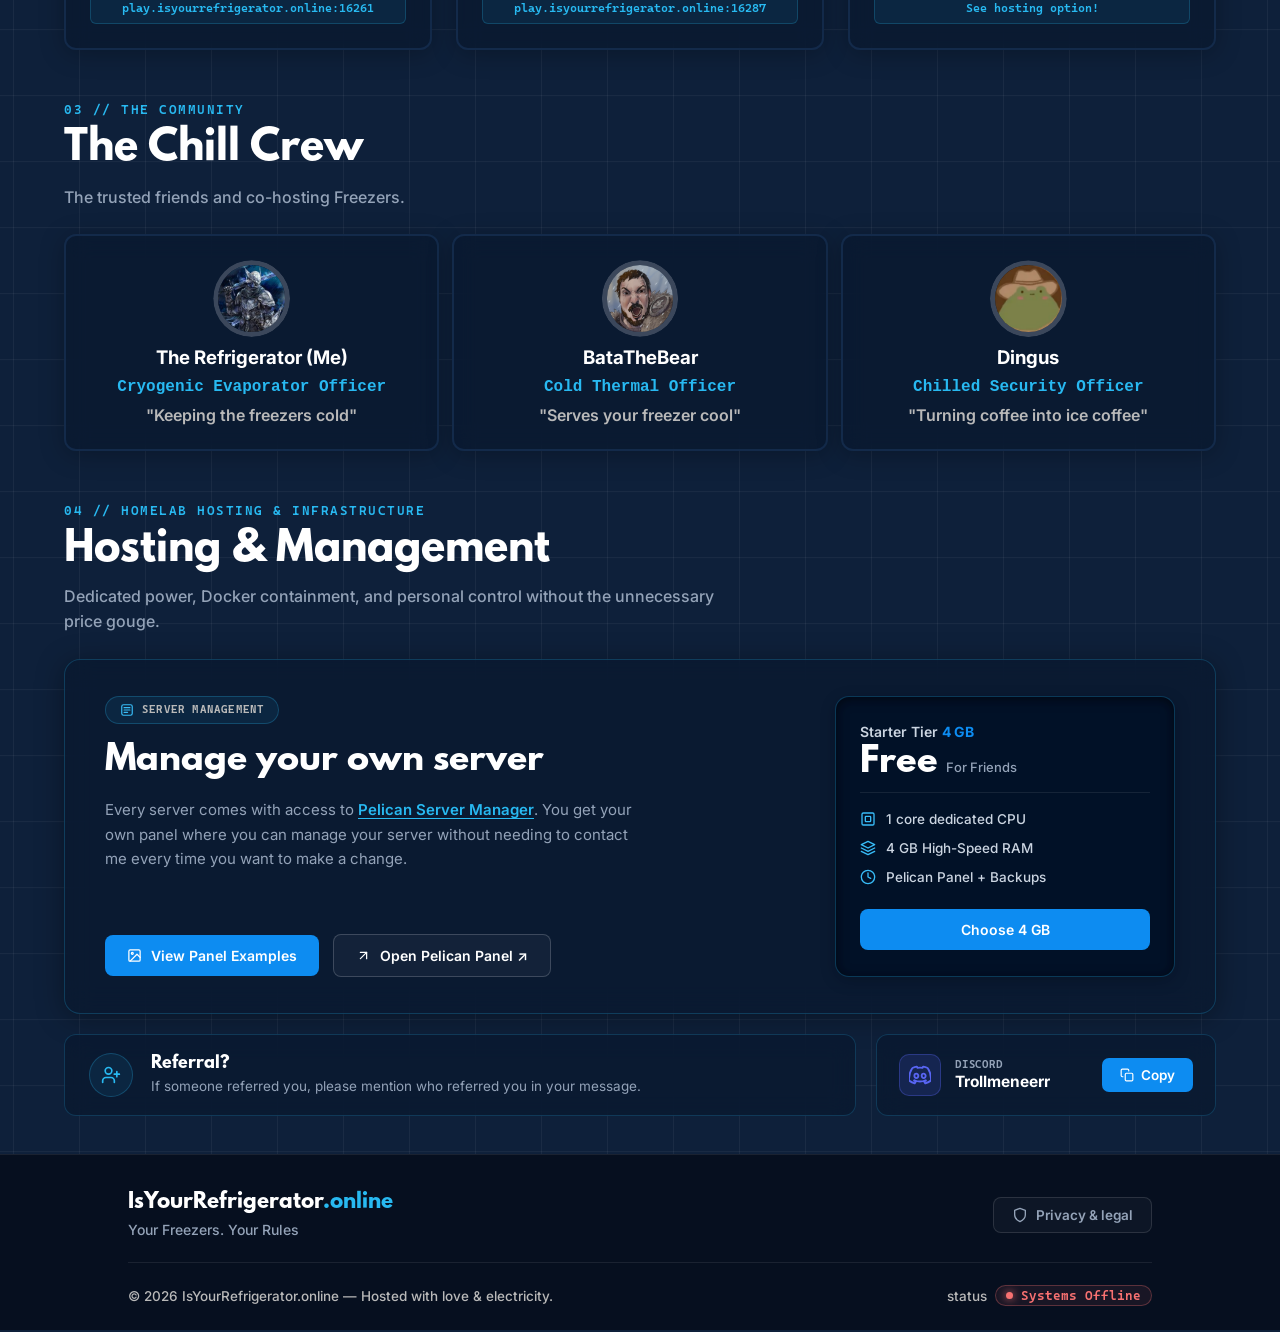
==== commit 032df99f: "Added Breakpoints so page is responsive now." ====
--- a/index.html
+++ b/index.html
@@ -39,8 +39,8 @@
                         Your <span class="blue-gradient">Rules.</span>
                     </h1>
                     <p class="intro-text">
-                        My own little corner on the internet for hosting dedicated game servers, it is only appropriate
-                        to call them freezers.<br>
+                        My own little corner on the internet for hosting dedicated game servers, it is only
+                        appropriate to call them freezers.<br>
                         Hosting my own Website and Game Freezers.
                     </p>
                     <div id="terminal" class="terminal">
--- a/static/style/stylesheet.css
+++ b/static/style/stylesheet.css
@@ -141,7 +141,7 @@
   display: flex;
   justify-content: space-between;
   height: 7vh;
-  padding: 0 20vw;
+  padding: 0 10vw;
 }
 .site-header .header-section {
   display: flex;
@@ -158,7 +158,7 @@
 }
 .brand-link .brand-logo, .brand-link #logo {
   padding-top: 10px;
-  font-size: 1.2vw;
+  font-size: 30px;
 }
 
 .icon {
@@ -394,7 +394,7 @@
   }
 }
 main {
-  margin: clamp(32px, 3vw, 48px) 20vw;
+  margin: clamp(32px, 3vw, 48px) 10vw;
   display: flex;
   flex-direction: column;
   row-gap: clamp(48px, 4vw, 64px);
@@ -586,7 +586,6 @@
 }
 
 .community-section .boxes {
-  flex-direction: row;
   justify-content: space-evenly;
   flex-wrap: wrap;
 }
@@ -606,7 +605,6 @@
 .freezers-header {
   display: flex;
   justify-content: space-between;
-  align-items: end;
   margin-bottom: 2vh;
 }
 
@@ -761,11 +759,6 @@
   text-decoration: none;
   outline: none;
 }
-.freezer-ip::before {
-  content: "#";
-  color: #28b9f1;
-  opacity: 0.7;
-}
 .freezer-ip:hover {
   background: rgba(40, 185, 241, 0.18);
   border-color: #28b9f1;
@@ -1205,7 +1198,7 @@
 footer.site {
   background-color: #060f1f;
   border-top: 1px solid rgba(255, 255, 255, 0.08);
-  padding: 36px 20vw 24px;
+  padding: 36px 10vw 24px;
   display: flex;
   flex-direction: column;
   margin-top: auto;
@@ -1302,99 +1295,135 @@
   margin-left: 0;
 }
 
-@media (max-width: 1050px) {
+@media (max-width: 1520px) {
   .site-header {
-    padding: 0 10vw;
+    padding: 0 5vw;
   }
   main {
-    margin: 36px 10vw;
-    row-gap: 48px;
+    margin: clamp(32px, 3vw, 48px) 5vw;
+  }
+  footer.site {
+    padding: 36px 5vw 24px;
+  }
+}
+@media (max-width: 1100px) {
+  .intro-section {
+    flex-direction: column;
+    text-align: center;
+    justify-content: center;
+    align-items: center;
+  }
+  .intro-section .intro-text-section {
+    justify-content: center;
+    align-items: center;
+  }
+  .intro-section .intro-disclaimers {
+    justify-content: center;
+    align-items: center;
+  }
+  .intro-section .intro-buttons {
+    justify-content: center;
+    align-items: center;
+  }
+  .intro-media {
+    max-height: 480px;
+  }
+  .site-header {
+    padding: 0 5vw;
+  }
+  main {
+    margin: clamp(32px, 3vw, 48px) 5vw;
+  }
+  footer.site {
+    padding: 36px 5vw 24px;
+  }
+  .brand-logo {
+    font-size: large;
+  }
+}
+@media (max-width: 850px) {
+  .site-header {
+    justify-content: center;
+    align-items: center;
+    height: auto;
+    min-height: 56px;
+    padding: 10px 5vw;
+  }
+  .site-header .header-section:last-child,
+  .site-header #btn-freezer-panel {
+    display: none;
+  }
+  .site-header .brand-link .brand-pic, .site-header .brand-link #pic {
+    width: 32px;
+    margin-right: 8px;
+  }
+  .site-header .brand-link .brand-logo, .site-header .brand-link #logo {
+    font-size: 17px;
+    padding-top: 0;
+  }
+  .boxes {
+    display: flex;
+    flex-direction: column;
+  }
+  .freezers-header {
+    flex-direction: column;
+  }
+  .community-section .boxes .crew-box img {
+    width: 20vw;
+    -o-object-fit: cover;
+       object-fit: cover;
+  }
+  .hosting-main-card {
+    display: flex;
+    flex-direction: column;
+  }
+  .hosting-main-card .hosting-tier-card {
+    width: 100%;
+  }
+  .hosting-subcards {
+    display: flex;
+    flex-direction: column;
+  }
+  .hosting-subcards .discord-card {
+    width: 100%;
   }
   .site-footer,
   footer.site {
-    padding: 36px 10vw 24px;
-  }
-  .intro-section {
-    flex-direction: column;
-    gap: 28px;
-  }
-  .intro-media .intro-image {
-    height: 280px;
-  }
-  .principles-boxes.boxes {
-    gap: 16px;
-  }
-  .hosting-section .hosting-main-card {
-    padding: 30px 28px;
-    gap: 28px;
-  }
-  .hosting-section .hosting-tier-card {
-    width: 300px;
-  }
-  .hosting-section .discord-card {
-    width: 300px;
-  }
-}
-@media (max-width: 900px) {
-  .hosting-section .hosting-main-card {
-    flex-direction: column;
-    padding: 28px 24px;
-    gap: 24px;
-  }
-  .hosting-section .hosting-tier-card {
-    width: 100%;
-  }
-  .hosting-section .hosting-subcards {
-    flex-direction: column;
-    gap: 16px;
-  }
-  .hosting-section .discord-card {
-    width: 100%;
-  }
-}
-@media (max-width: 768px) {
-  .site-header {
-    padding: 0 5vw;
-    height: auto;
-    min-height: 7vh;
-    padding-top: 12px;
-    padding-bottom: 12px;
-  }
-  .site-header .brand-link .brand-logo {
-    font-size: 16px;
-  }
-  .site-header .brand-link .brand-pic {
-    width: 38px;
-  }
-  main {
-    margin: 28px 5vw;
-    row-gap: 36px;
-  }
-  .intro-header {
-    font-size: 42px;
-  }
-  #terminal {
-    min-width: 100%;
-    width: 100%;
-  }
-  .principles-boxes.boxes {
-    flex-direction: column;
-    gap: 20px;
-  }
-  .site-footer,
-  footer.site {
-    padding: 36px 5vw 24px;
+    text-align: center;
+    align-items: center;
   }
   .site-footer .footer-header,
   footer.site .footer-header {
     flex-direction: column;
-    align-items: flex-start;
-    gap: 18px;
+    align-items: center;
+    justify-content: center;
+    text-align: center;
+    gap: 16px;
+  }
+  .site-footer .footer-logo-slogan,
+  footer.site .footer-logo-slogan {
+    align-items: center;
+    text-align: center;
+  }
+  .site-footer .footer-logo-slogan .brand-link,
+  footer.site .footer-logo-slogan .brand-link {
+    justify-content: center;
+  }
+  .site-footer .footer-privacy-link,
+  footer.site .footer-privacy-link {
+    justify-content: center;
   }
   .site-footer .footer-copyright,
   footer.site .footer-copyright {
     flex-direction: column;
-    align-items: flex-start;
+    align-items: center;
+    justify-content: center;
+    text-align: center;
     gap: 12px;
   }
+  .site-footer .footer-copyright p,
+  footer.site .footer-copyright p {
+    justify-content: center;
+    text-align: center;
+  }
 }/*# sourceMappingURL=stylesheet.css.map */
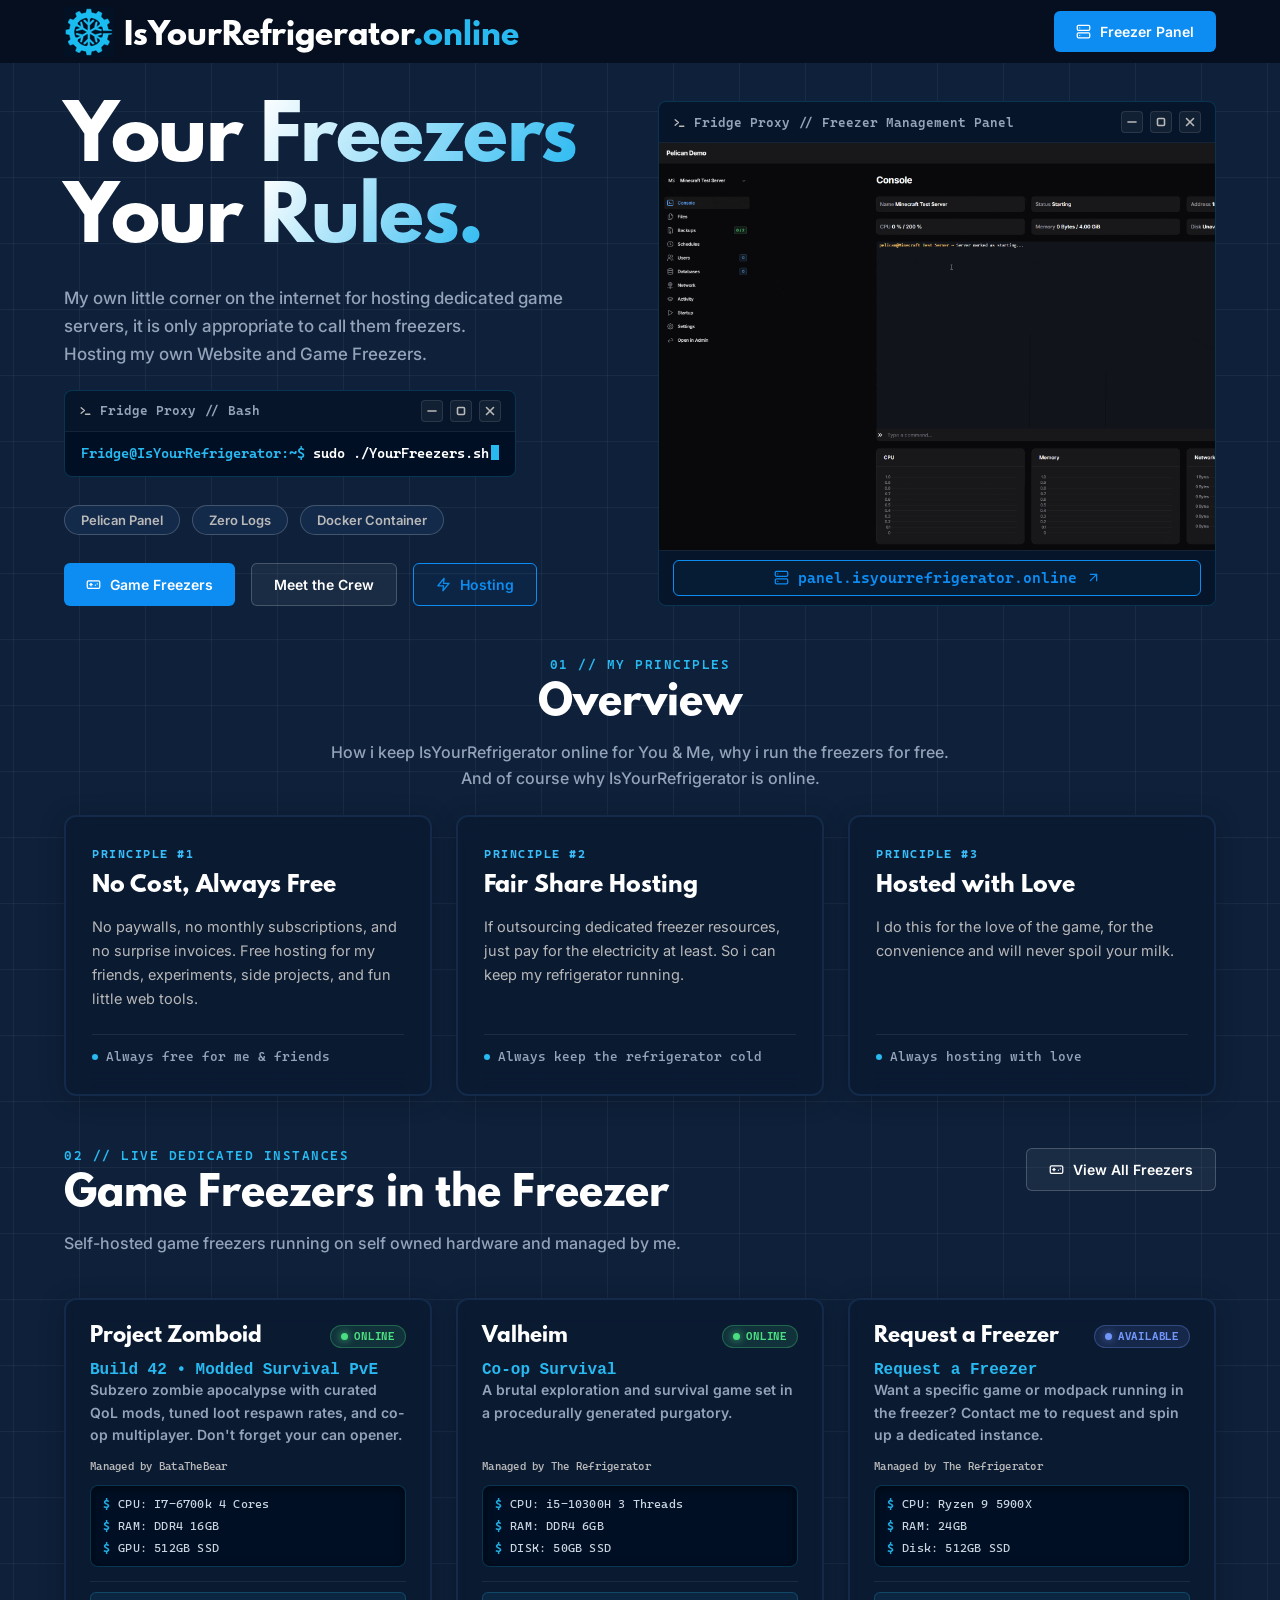
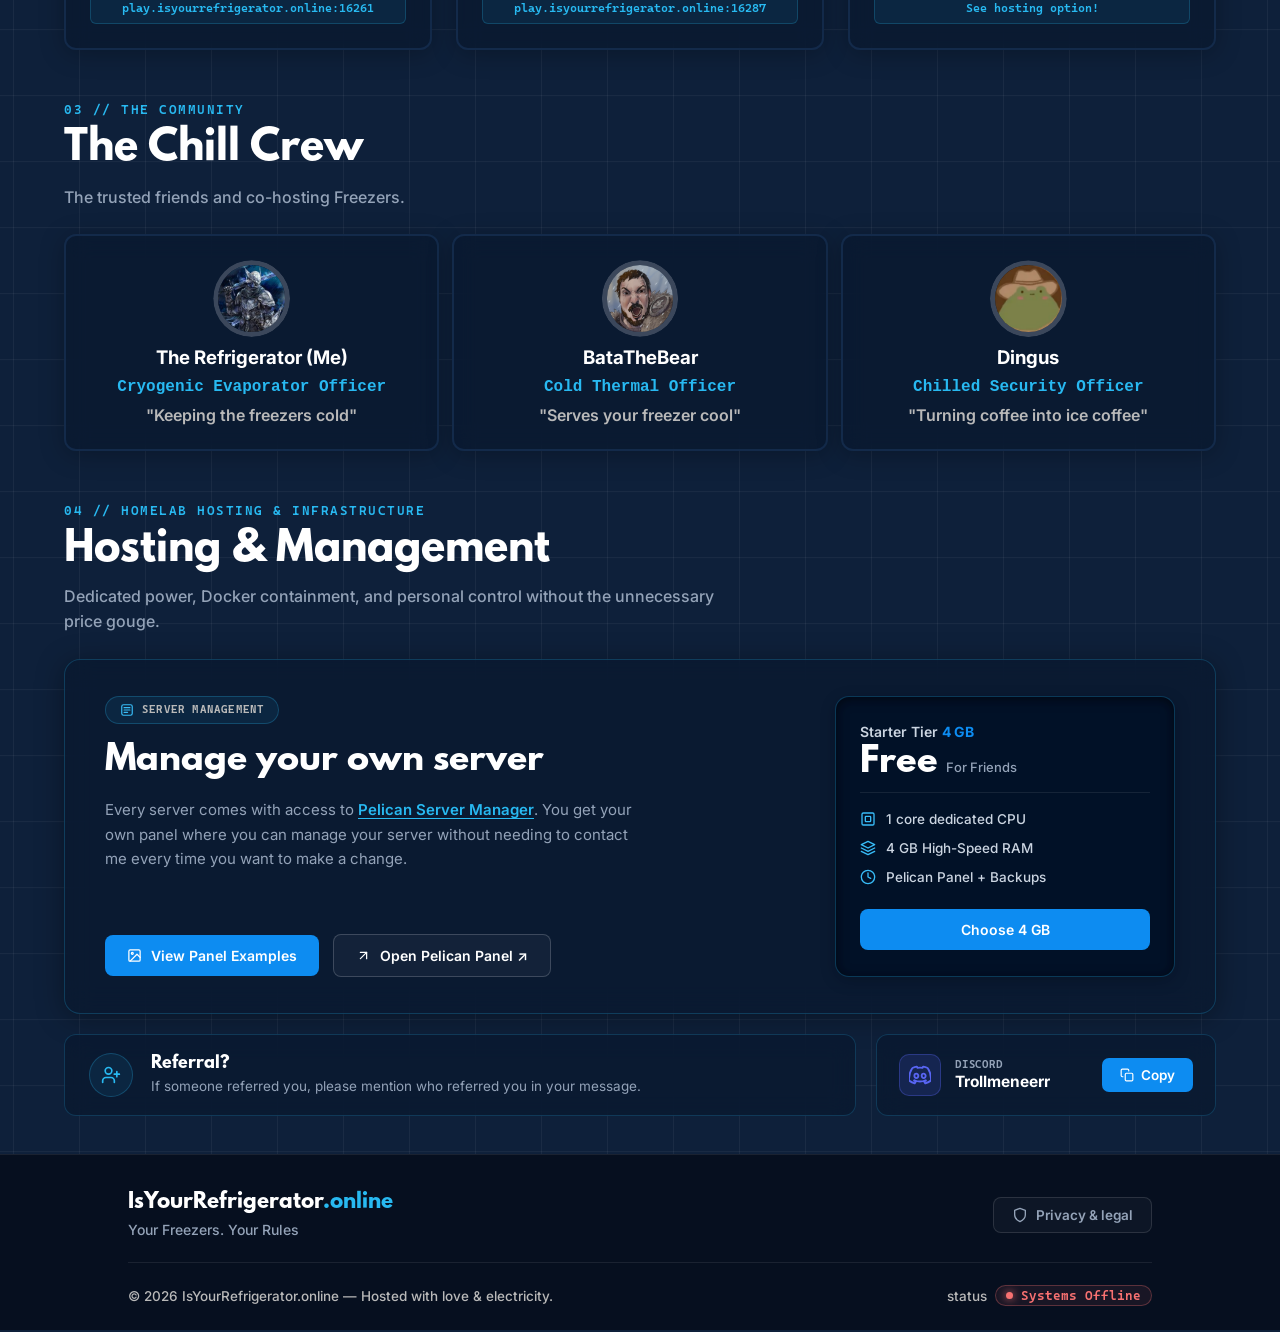
==== commit 07dfee97: "well" ====
--- a/index.html
+++ b/index.html
@@ -110,7 +110,7 @@
         <!-- 01 // PRINCIPLES -->
         <section id="principles" class="overview-section principles-section">
             <h4 class="section-header-text">01 // MY PRINCIPLES</h4>
-            <h2 class="section-header-title">Overview & Stance</h2>
+            <h2 class="section-header-title">Overview</h2>
             <p class="section-text">
                 How i keep IsYourRefrigerator online for You & Me, why i run the freezers for free.<br>
                 And of course why IsYourRefrigerator is online.
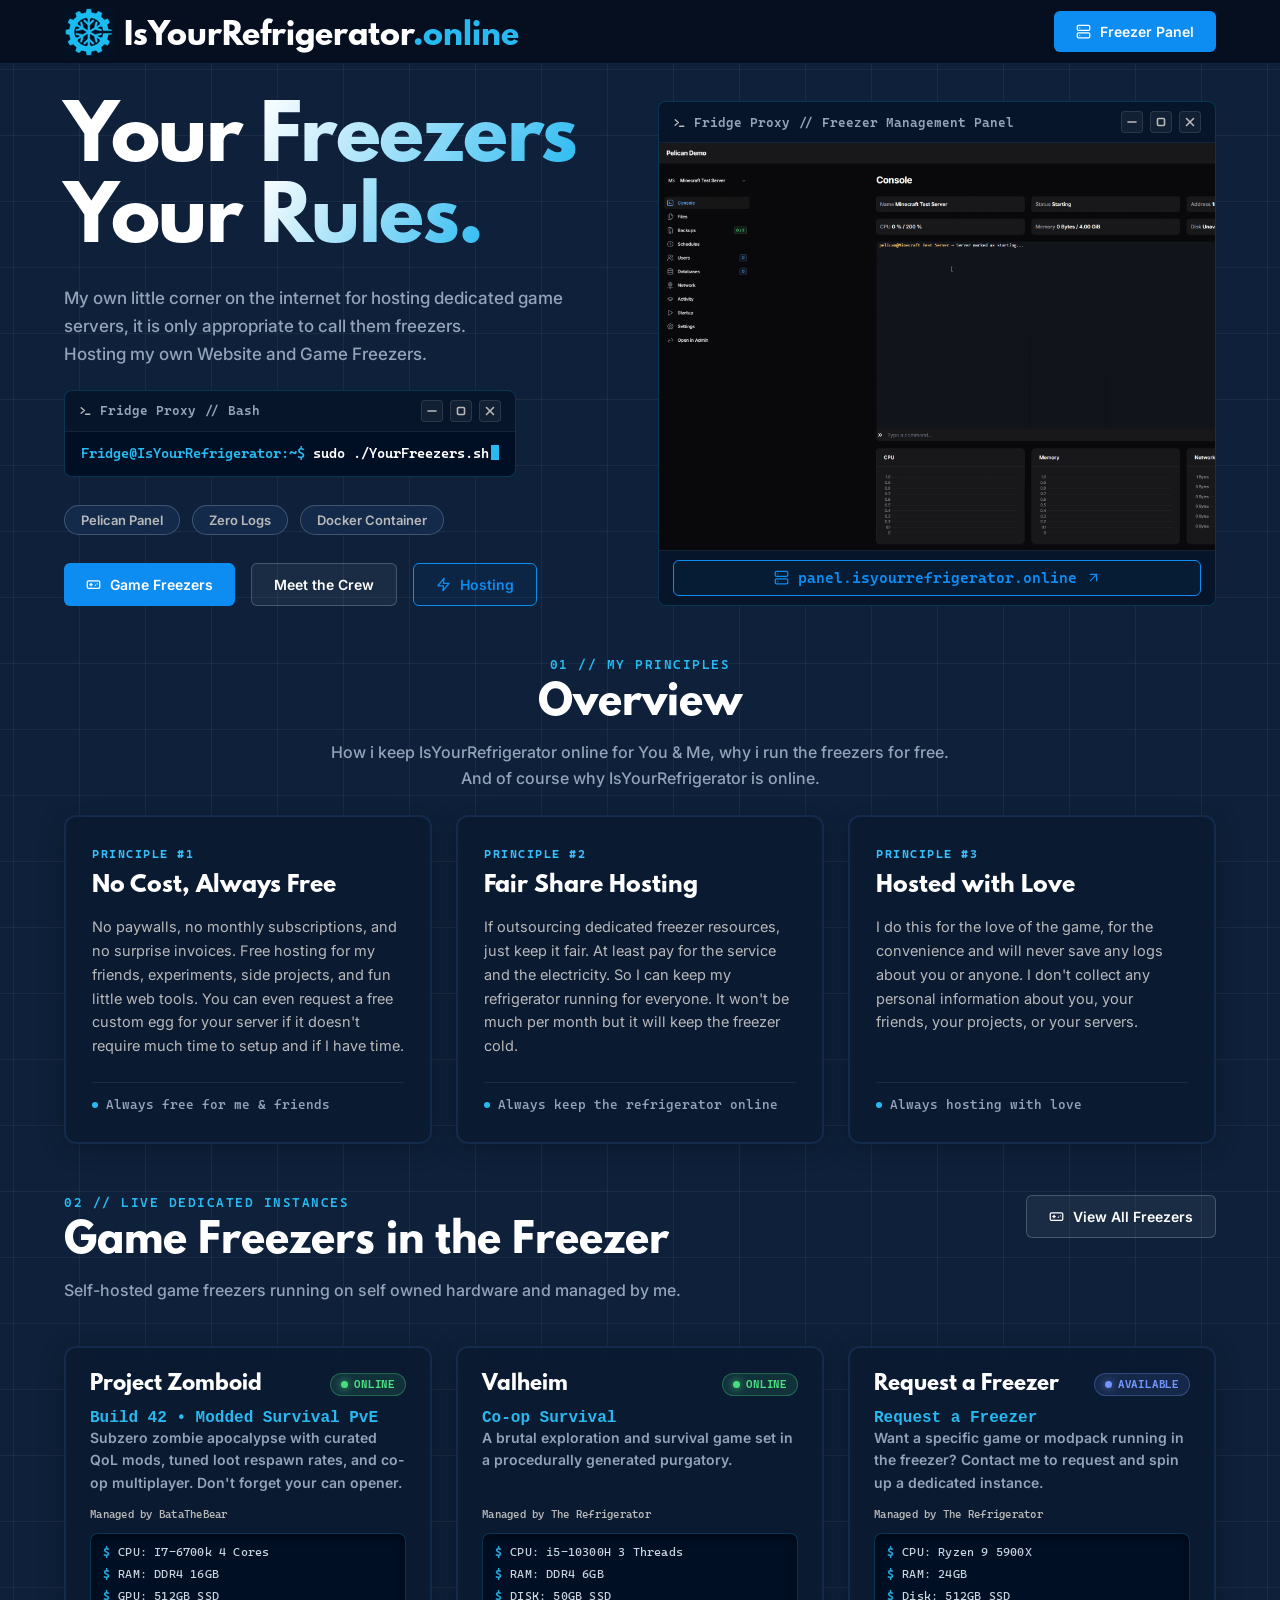
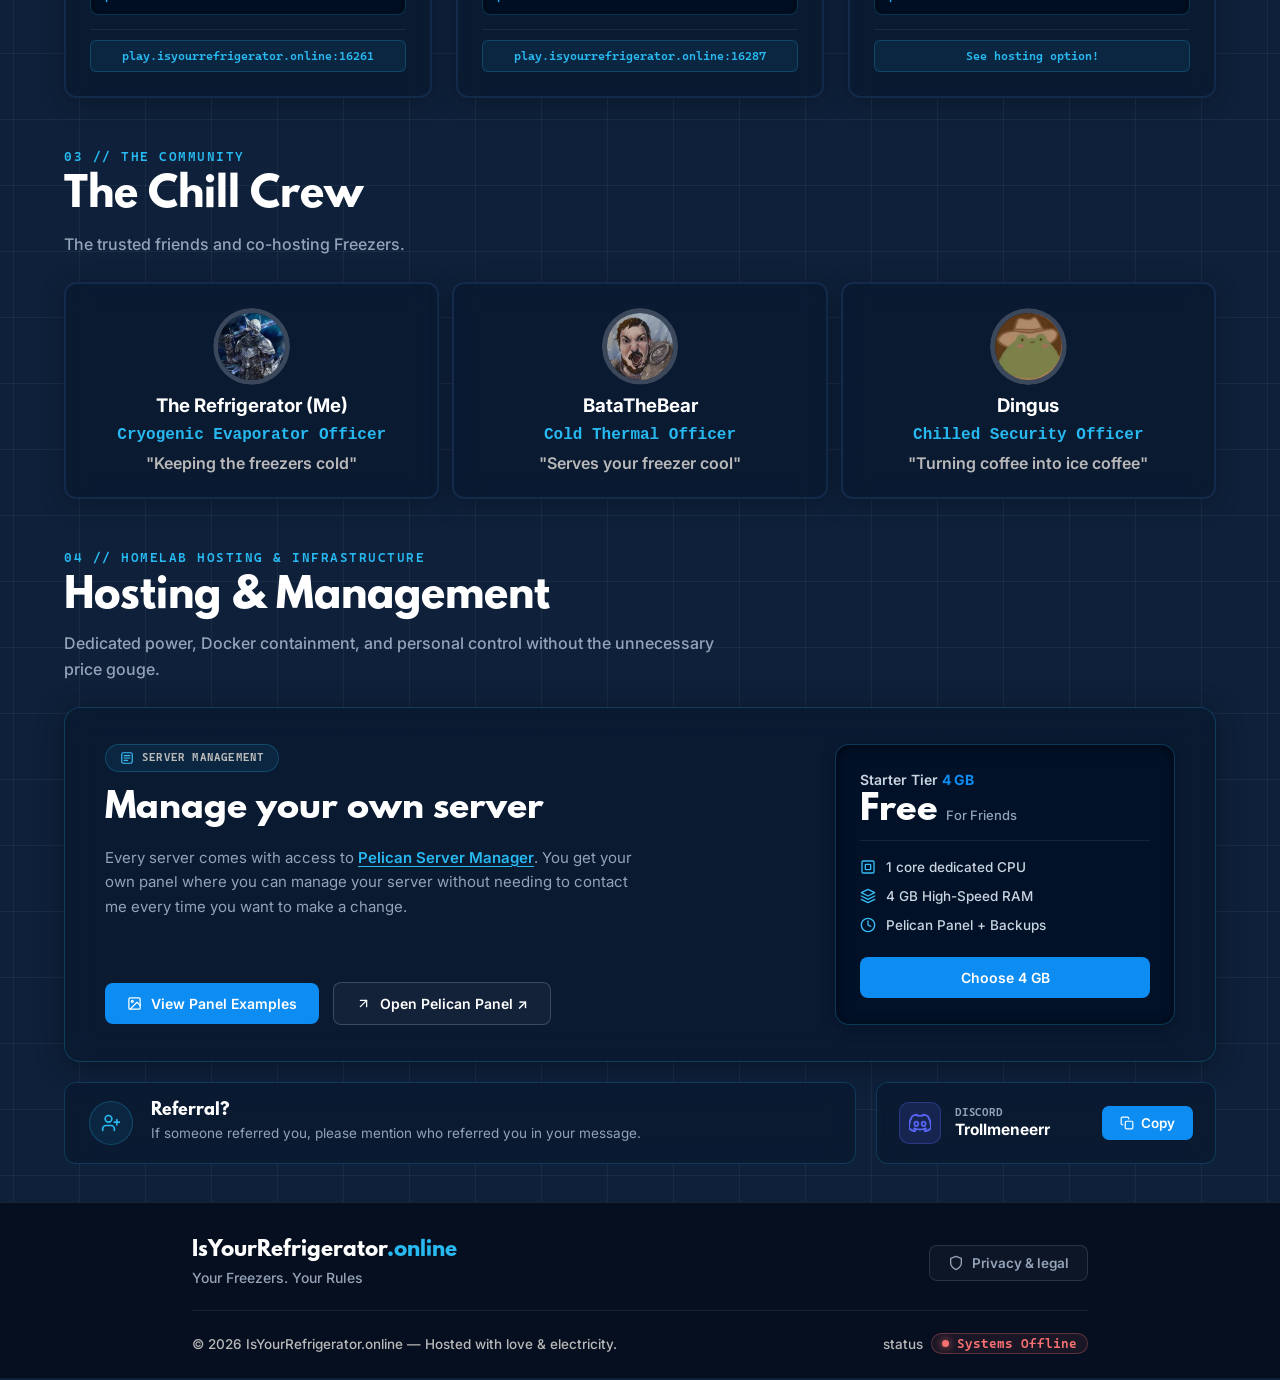
==== commit 70d879e5: "Main site done" ====
--- a/index.html
+++ b/index.html
@@ -120,23 +120,27 @@
                     <h4 class="principles-header-text">PRINCIPLE #1</h4>
                     <h3 class="principles-header-title">No Cost, Always Free</h3>
                     <p class="principles-text">No paywalls, no monthly subscriptions, and no surprise invoices. Free
-                        hosting for my friends, experiments, side projects, and fun little web tools.</p>
+                        hosting for my friends, experiments, side projects, and fun little web tools. You can even
+                        request a free custom egg for your server if it doesn't require much time to setup and if I have
+                        time.</p>
 
                     <p class="principles-footer">Always free for me & friends</p>
                 </div>
                 <div class="principles-box box" id="principle-2">
                     <h4 class="principles-header-text">PRINCIPLE #2</h4>
                     <h3 class="principles-header-title">Fair Share Hosting</h3>
-                    <p class="principles-text">If outsourcing dedicated freezer resources, just pay for the electricity
-                        at least. So i can keep my refrigerator running.</p>
-
-                    <p class="principles-footer">Always keep the refrigerator cold</p>
+                    <p class="principles-text">If outsourcing dedicated freezer resources, just keep it fair.
+                        At least pay for the service and the electricity. So I can keep my refrigerator running for
+                        everyone. It won't be much per month but it will keep the freezer cold.</p>
+
+                    <p class="principles-footer">Always keep the refrigerator online</p>
                 </div>
                 <div class="principles-box box" id="principle-3">
                     <h4 class="principles-header-text">PRINCIPLE #3</h4>
                     <h3 class="principles-header-title">Hosted with Love</h3>
                     <p class="principles-text">I do this for the love of the game, for the convenience and will never
-                        spoil your milk.</p>
+                        save any logs about you or anyone. I don't collect any personal information about you, your
+                        friends, your projects, or your servers.</p>
 
                     <p class="principles-footer">Always hosting with love</p>
                 </div>
@@ -154,13 +158,12 @@
                 </div>
                 <div class="freezers-header-button">
                     <a href="#freezers" id="btn-view-freezers" class="btn btn-gray">
-                        <span class="icon" data-icon="game"></span>View All Freezers
+                        <span class="icon" data-icon="game"></span>
+                        <span class="btn-text">View All Freezers</span>
                     </a>
                 </div>
             </div>
-            <div id="freezers-boxes" class="freezers-boxes boxes">
-                <span id="freezers-box box" class="freezers-box"></span>
-            </div>
+            <div id="freezers-boxes" class="freezers-boxes boxes"></div>
         </section>
 
         <!-- 03 // COMMUNITY -->
@@ -272,7 +275,6 @@
             </div>
         </section>
     </main>
-
     <footer id="footer" class="site-footer">
         <section class="footer-header">
             <div class="footer-logo-slogan">
--- a/static/style/stylesheet.css
+++ b/static/style/stylesheet.css
@@ -15,6 +15,12 @@
   box-sizing: border-box;
 }
 
+html {
+  scroll-snap-type: y proximity; /* was: mandatory */
+  scroll-behavior: smooth;
+  scroll-padding-top: 10px;
+}
+
 body {
   background-color: #0e203a;
   background-image: linear-gradient(0deg, rgba(255, 255, 255, 0.05) 1px, transparent 1px), linear-gradient(90deg, rgba(255, 255, 255, 0.05) 1px, transparent 1px);
@@ -141,7 +147,7 @@
   display: flex;
   justify-content: space-between;
   height: 7vh;
-  padding: 0 10vw;
+  padding: 0 15vw;
 }
 .site-header .header-section {
   display: flex;
@@ -394,7 +400,7 @@
   }
 }
 main {
-  margin: clamp(32px, 3vw, 48px) 10vw;
+  margin: clamp(32px, 3vw, 48px) 15vw;
   display: flex;
   flex-direction: column;
   row-gap: clamp(48px, 4vw, 64px);
@@ -609,15 +615,26 @@
 }
 
 .freezers-boxes {
-  display: flex;
-  flex-wrap: wrap;
+  display: grid;
+  grid-template-columns: repeat(3, minmax(0, 1fr));
   gap: 24px;
+  width: 100%;
+}
+@media (max-width: 1050px) {
+  .freezers-boxes {
+    grid-template-columns: repeat(2, minmax(0, 1fr));
+  }
+}
+@media (max-width: 850px) {
+  .freezers-boxes {
+    grid-template-columns: 1fr;
+  }
 }
 
 .freezers-box {
   display: flex;
   flex-direction: column;
-  min-width: 280px;
+  min-width: 0;
 }
 
 .freezer-header {
@@ -1198,7 +1215,7 @@
 footer.site {
   background-color: #060f1f;
   border-top: 1px solid rgba(255, 255, 255, 0.08);
-  padding: 36px 10vw 24px;
+  padding: 36px 15vw 24px;
   display: flex;
   flex-direction: column;
   margin-top: auto;
@@ -1295,7 +1312,15 @@
   margin-left: 0;
 }
 
+@media (min-width: 1520px) {
+  #freezers, #community, #hosting {
+    scroll-snap-align: center;
+  }
+}
 @media (max-width: 1520px) {
+  #freezers, #community, #hosting {
+    scroll-snap-align: start;
+  }
   .site-header {
     padding: 0 5vw;
   }
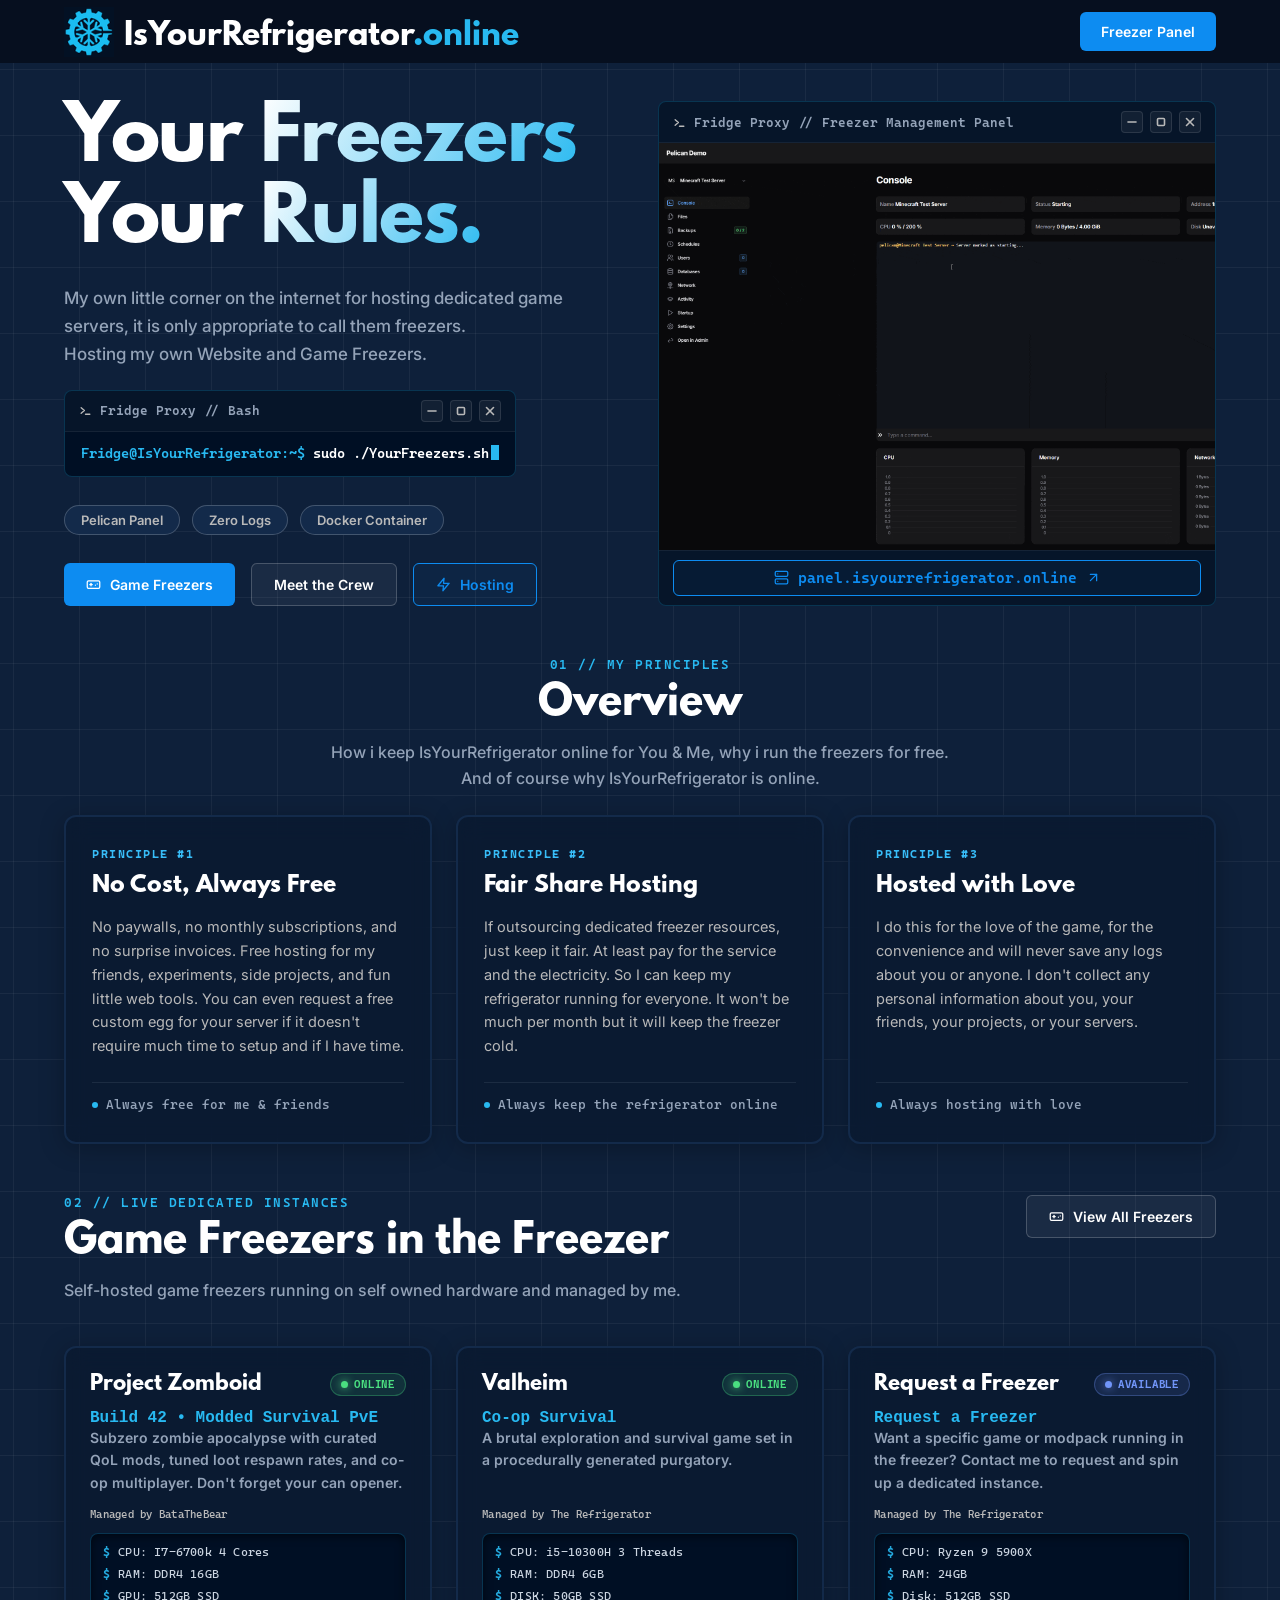
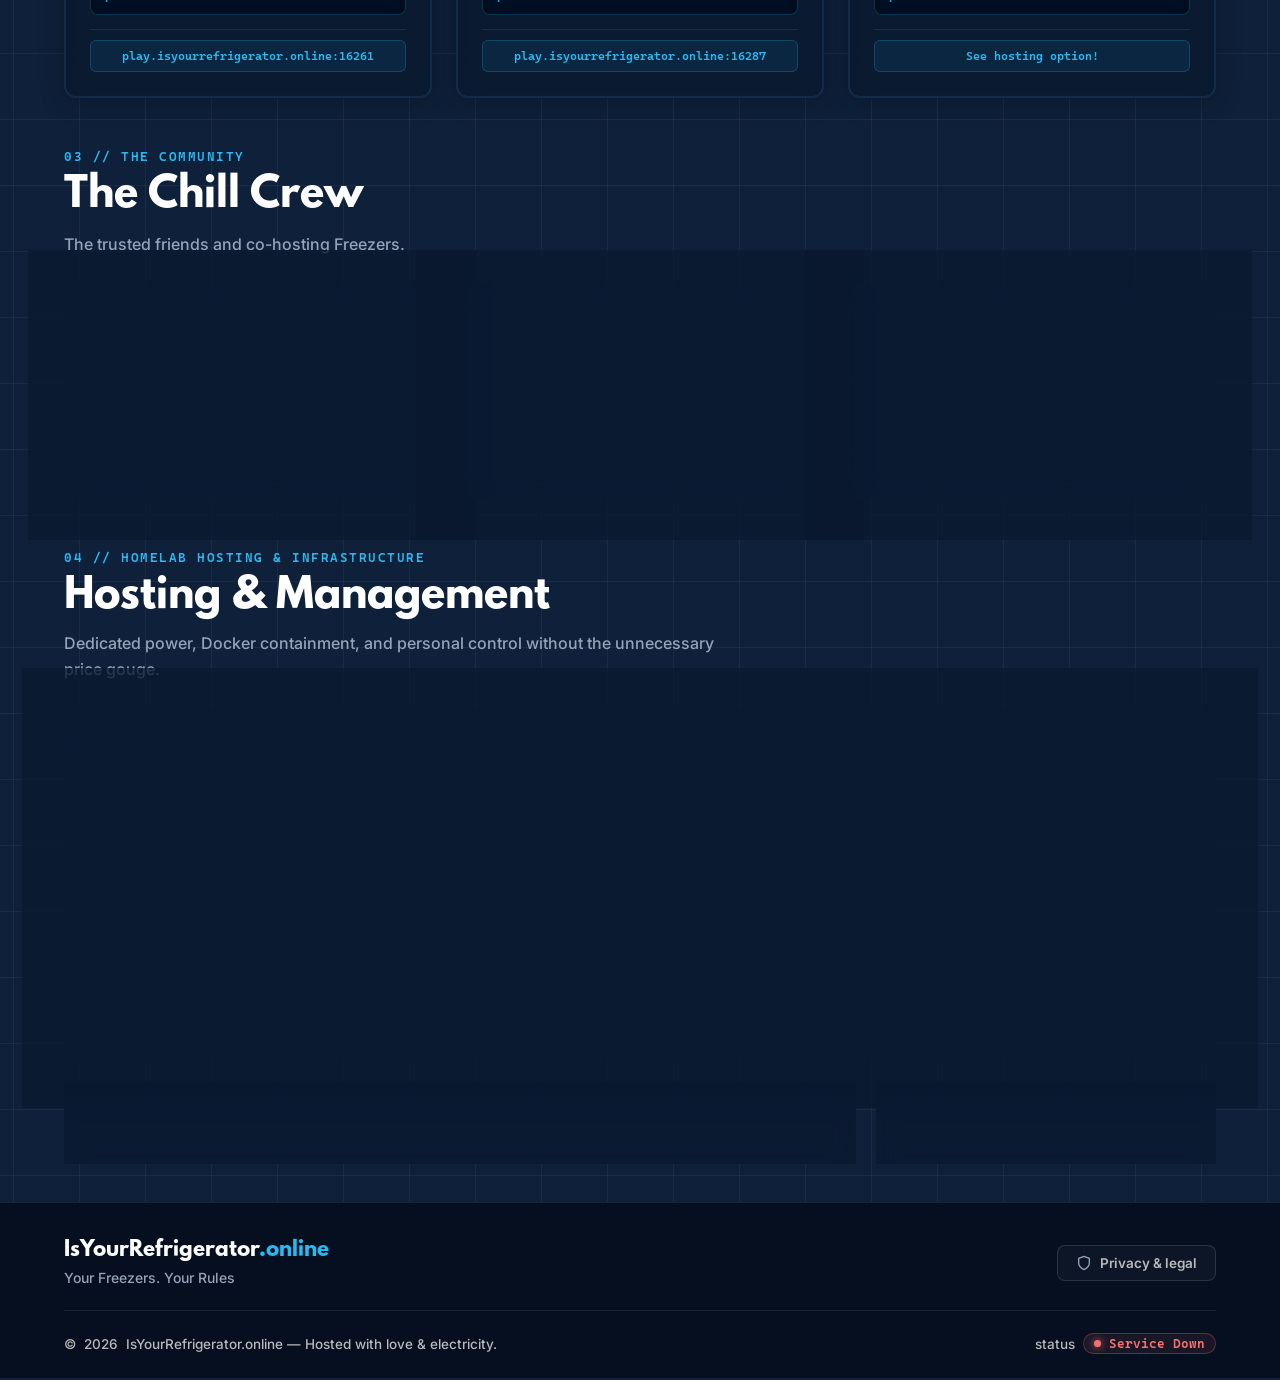
==== commit 649ac71c: "Header and footer seperation" ====
--- a/index.html
+++ b/index.html
@@ -6,28 +6,13 @@
     <meta name="viewport" content="width=device-width, initial-scale=1.0">
     <title>IsYourRefrigerator.online</title>
     <link rel="stylesheet" href="static/style/stylesheet.css">
+    <script src="static/layout.js" defer></script>
     <script src="static/script.js" defer></script>
     <link rel="shortcut icon" href="/static/images/isyourrefrigerator.online_logo_small.png" type="image/x-icon">
 </head>
 
 <body>
-    <header id="header" class="site-header">
-        <div class="header-section">
-            <a href="/" class="brand-link">
-                <img class="brand-pic" src="static/images/isyourrefrigerator.online_logo_small.png"
-                    alt="IsYourRefrigerator Logo">
-                <h1 class="brand-logo">
-                    IsYourRefrigerator<span class="text-ice-blue">.online</span>
-                </h1>
-            </a>
-        </div>
-        <div class="header-section">
-            <a href="https://panel.isyourrefrigerator.online" target="_blank" rel="noopener noreferrer"
-                id="btn-freezer-panel" class="btn btn-blue transition-fast">
-                <span class="icon" data-icon="freezer"></span>Freezer Panel
-            </a>
-        </div>
-    </header>
+    <header id="header" class="site-header"></header>
 
     <main id="main-content" class="main-content">
         <!-- 00 // INTRO -->
@@ -275,26 +260,7 @@
             </div>
         </section>
     </main>
-    <footer id="footer" class="site-footer">
-        <section class="footer-header">
-            <div class="footer-logo-slogan">
-                <a href="/" class="brand-link">
-                    <h1 class="brand-logo">
-                        IsYourRefrigerator<span class="text-ice-blue">.online</span>
-                    </h1>
-                </a>
-                <p class="text-gray">Your Freezers. Your Rules</p>
-            </div>
-            <a href="#privacy" id="link-privacy" class="footer-privacy-link">
-                <span class="icon" data-icon="shield"></span>Privacy & legal
-            </a>
-        </section>
-        <span class="underline"></span>
-        <section id="copyright" class="footer-copyright">
-            <p class="text-gray">© 2026 IsYourRefrigerator.online — Hosted with love & electricity.</p>
-            <p class="text-gray">status <span id="status" class="status-indicator"></span></p>
-        </section>
-    </footer>
+    <footer id="footer" class="site-footer"></footer>
 </body>
 
 </html>
--- a/static/style/stylesheet.css
+++ b/static/style/stylesheet.css
@@ -2,6 +2,8 @@
 @import url("https://fonts.googleapis.com/css2?family=Cascadia+Code:ital,wght@0,200..700;1,200..700&display=swap");
 @import url("https://fonts.googleapis.com/css2?family=Inter:ital,opsz,wght@0,14..32,100..900;1,14..32,100..900&display=swap");
 @import url("https://fonts.googleapis.com/css2?family=JetBrains+Mono:ital,wght@0,100..800;1,100..800&display=swap");
+@import "header.css";
+@import "footer.css";
 @font-face {
   font-family: spartan;
   src: url(/static/font/league-spartan.bold.otf);
@@ -142,30 +144,7 @@
   display: block;
 }
 
-.site-header {
-  background-color: #060f1f;
-  display: flex;
-  justify-content: space-between;
-  height: 7vh;
-  padding: 0 15vw;
-}
-.site-header .header-section {
-  display: flex;
-  align-items: center;
-}
-
-.brand-link {
-  display: flex;
-  align-items: center;
-}
-.brand-link .brand-pic, .brand-link #pic {
-  width: 50px;
-  margin-right: 10px;
-}
-.brand-link .brand-logo, .brand-link #logo {
-  padding-top: 10px;
-  font-size: 30px;
-}
+/* Header styling is modularized in header.css */
 
 .icon {
   display: inline-flex;
@@ -1211,106 +1190,7 @@
   animation: cardPulse 1.2s ease;
 }
 
-.site-footer,
-footer.site {
-  background-color: #060f1f;
-  border-top: 1px solid rgba(255, 255, 255, 0.08);
-  padding: 36px 15vw 24px;
-  display: flex;
-  flex-direction: column;
-  margin-top: auto;
-  width: 100%;
-  box-sizing: border-box;
-}
-.site-footer .footer-header,
-footer.site .footer-header {
-  display: flex;
-  justify-content: space-between;
-  align-items: center;
-  flex-wrap: wrap;
-  gap: 24px;
-  margin-bottom: 24px;
-}
-.site-footer .footer-logo-slogan,
-footer.site .footer-logo-slogan {
-  display: flex;
-  flex-direction: column;
-  gap: 6px;
-}
-.site-footer .footer-logo-slogan .brand-link .brand-logo,
-footer.site .footer-logo-slogan .brand-link .brand-logo {
-  padding-top: 0;
-  font-size: clamp(20px, 1.4vw, 24px);
-  line-height: 1.2;
-}
-.site-footer .footer-logo-slogan p,
-footer.site .footer-logo-slogan p {
-  font-size: 14px;
-  font-weight: 500;
-  color: #94a3b8;
-  margin: 0;
-}
-.site-footer .footer-privacy-link,
-footer.site .footer-privacy-link {
-  display: inline-flex;
-  align-items: center;
-  gap: 8px;
-  font-family: Inter, sans-serif;
-  font-size: 13.5px;
-  font-weight: 600;
-  color: #94a3b8;
-  padding: 9px 18px;
-  border-radius: 8px;
-  border: 1px solid rgba(255, 255, 255, 0.12);
-  background-color: rgba(255, 255, 255, 0.03);
-  transition: all 0.2s ease;
-}
-.site-footer .footer-privacy-link .icon,
-footer.site .footer-privacy-link .icon {
-  width: 16px;
-  height: 16px;
-  color: inherit;
-}
-.site-footer .footer-privacy-link:hover,
-footer.site .footer-privacy-link:hover {
-  color: #28b9f1;
-  border-color: rgba(40, 185, 241, 0.4);
-  background-color: rgba(40, 185, 241, 0.08);
-  box-shadow: 0 0 14px rgba(40, 185, 241, 0.2);
-  transform: translateY(-1px);
-}
-.site-footer .underline,
-footer.site .underline {
-  border: none;
-  border-top: 1px solid rgba(255, 255, 255, 0.08);
-  width: 100%;
-  display: block;
-  margin: 0;
-}
-.site-footer .footer-copyright,
-footer.site .footer-copyright {
-  display: flex;
-  justify-content: space-between;
-  align-items: center;
-  flex-wrap: wrap;
-  gap: 16px;
-  padding: 22px 0 0;
-}
-.site-footer .footer-copyright p,
-footer.site .footer-copyright p {
-  font-family: Inter, sans-serif;
-  font-size: 13.5px;
-  font-weight: 500;
-  color: rgb(185, 185, 185);
-  margin: 0;
-  display: inline-flex;
-  align-items: center;
-  gap: 8px;
-}
-.site-footer .footer-copyright .status-indicator,
-footer.site .footer-copyright .status-indicator {
-  margin-left: 0;
-}
+/* Footer styling is modularized in footer.css */
 
 @media (min-width: 1520px) {
   #freezers, #community, #hosting {
@@ -1367,25 +1247,7 @@
   }
 }
 @media (max-width: 850px) {
-  .site-header {
-    justify-content: center;
-    align-items: center;
-    height: auto;
-    min-height: 56px;
-    padding: 10px 5vw;
-  }
-  .site-header .header-section:last-child,
-  .site-header #btn-freezer-panel {
-    display: none;
-  }
-  .site-header .brand-link .brand-pic, .site-header .brand-link #pic {
-    width: 32px;
-    margin-right: 8px;
-  }
-  .site-header .brand-link .brand-logo, .site-header .brand-link #logo {
-    font-size: 17px;
-    padding-top: 0;
-  }
+
   .boxes {
     display: flex;
     flex-direction: column;
@@ -1412,43 +1274,4 @@
   .hosting-subcards .discord-card {
     width: 100%;
   }
-  .site-footer,
-  footer.site {
-    text-align: center;
-    align-items: center;
-  }
-  .site-footer .footer-header,
-  footer.site .footer-header {
-    flex-direction: column;
-    align-items: center;
-    justify-content: center;
-    text-align: center;
-    gap: 16px;
-  }
-  .site-footer .footer-logo-slogan,
-  footer.site .footer-logo-slogan {
-    align-items: center;
-    text-align: center;
-  }
-  .site-footer .footer-logo-slogan .brand-link,
-  footer.site .footer-logo-slogan .brand-link {
-    justify-content: center;
-  }
-  .site-footer .footer-privacy-link,
-  footer.site .footer-privacy-link {
-    justify-content: center;
-  }
-  .site-footer .footer-copyright,
-  footer.site .footer-copyright {
-    flex-direction: column;
-    align-items: center;
-    justify-content: center;
-    text-align: center;
-    gap: 12px;
-  }
-  .site-footer .footer-copyright p,
-  footer.site .footer-copyright p {
-    justify-content: center;
-    text-align: center;
-  }
 }/*# sourceMappingURL=stylesheet.css.map */
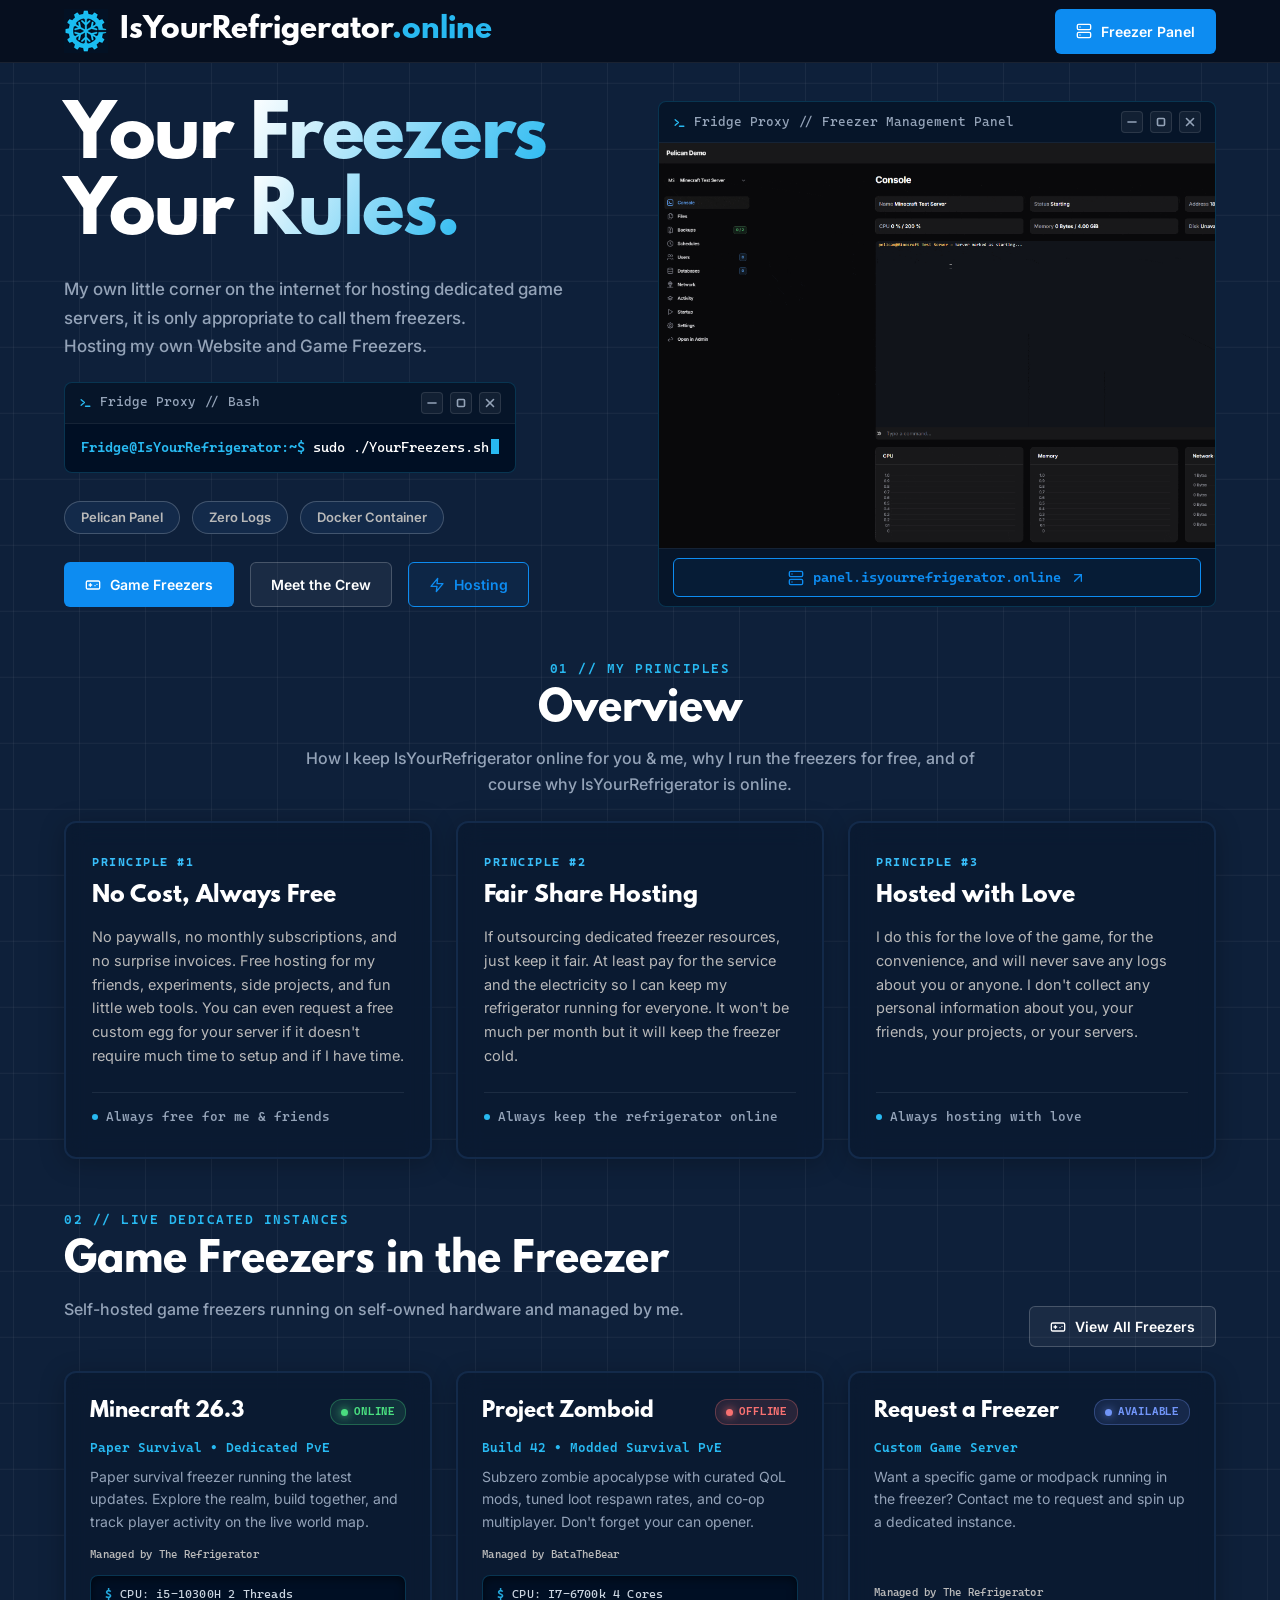
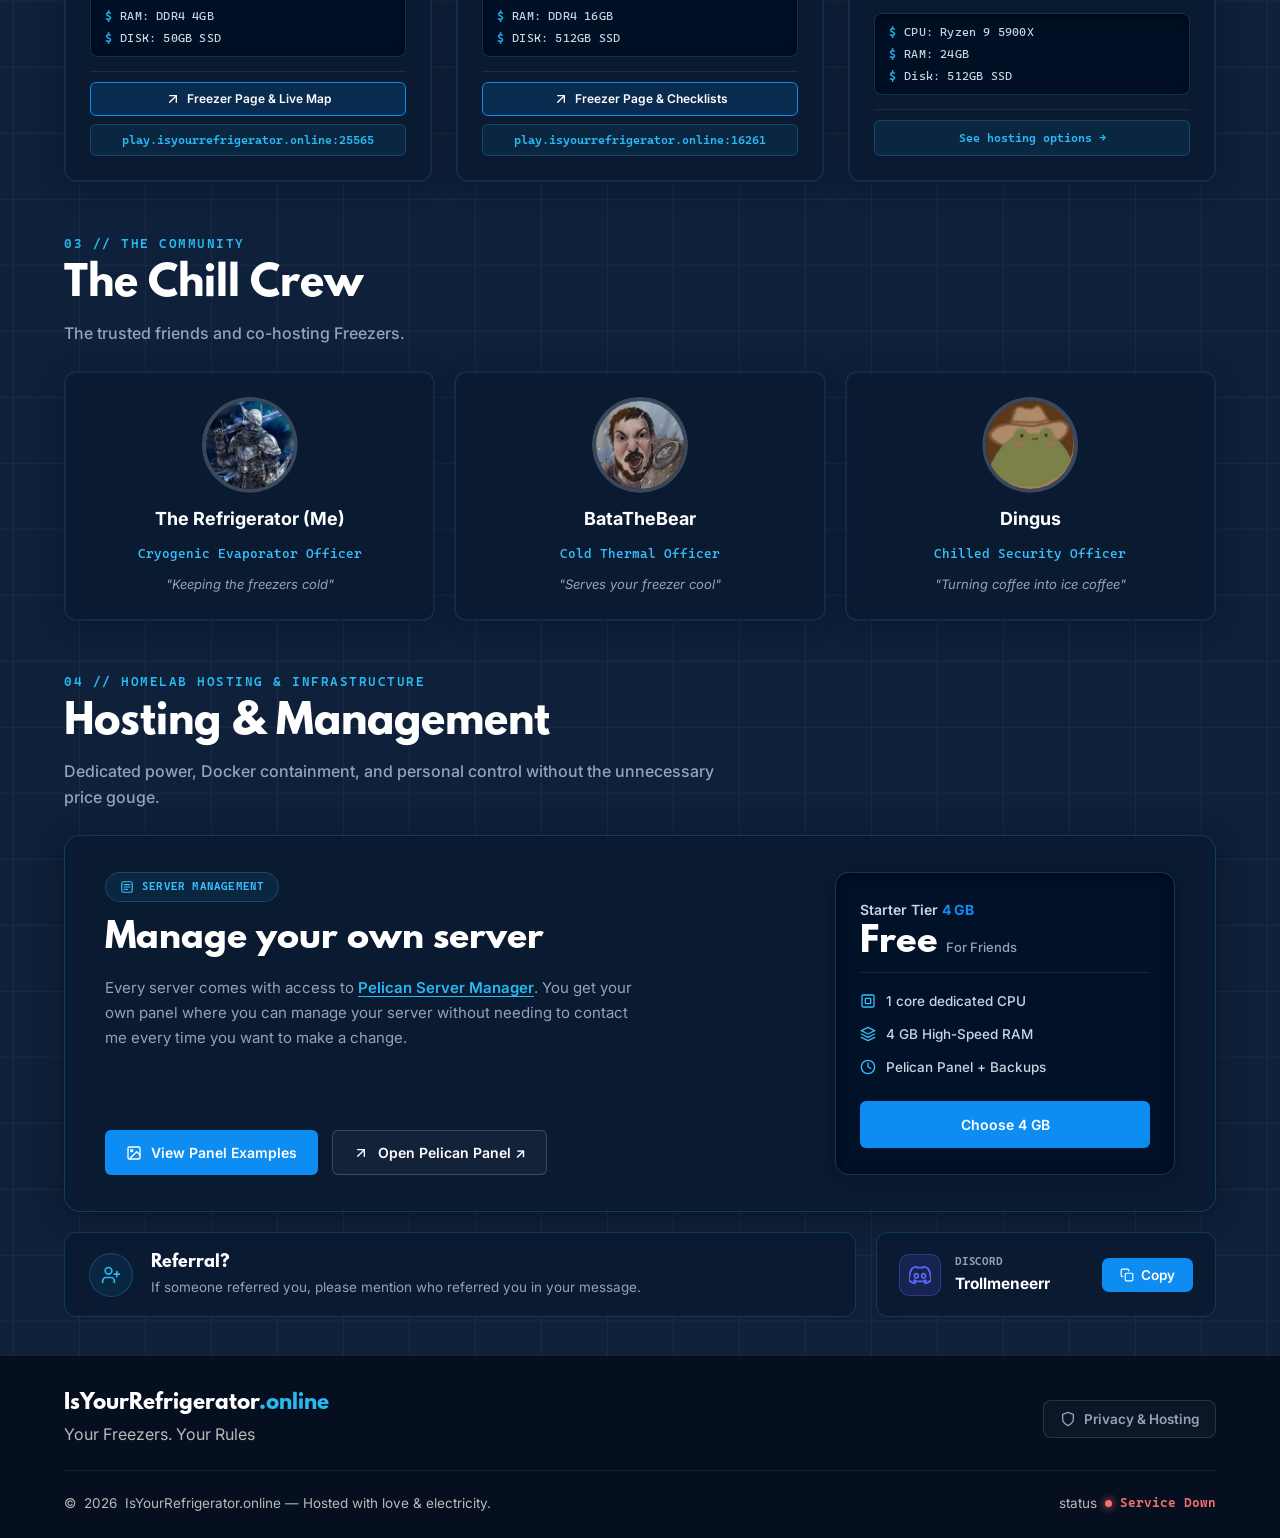
==== commit a2500cd4: "refactor: structure website with modular components and add game freezer pages" ====
--- a/index.html
+++ b/index.html
@@ -4,22 +4,87 @@
 <head>
     <meta charset="UTF-8">
     <meta name="viewport" content="width=device-width, initial-scale=1.0">
-    <title>IsYourRefrigerator.online</title>
+    <title>IsYourRefrigerator.online | Dedicated Game Freezers &amp; Homelab Hosting</title>
+    <meta name="description"
+        content="Personal homelab and dedicated game freezers. Hosting Minecraft, Project Zomboid, Valheim, and Pelican Panel access with dedicated resources and zero logs.">
+    <meta name="keywords"
+        content="game servers, dedicated hosting, homelab, Pelican panel, Minecraft, Project Zomboid, Valheim, IsYourRefrigerator">
+    <meta name="author" content="The Refrigerator">
+    <meta name="robots" content="index, follow">
+    <link rel="canonical" href="https://isyourrefrigerator.online/">
+
+    <!-- Open Graph / Facebook -->
+    <meta property="og:type" content="website">
+    <meta property="og:url" content="https://isyourrefrigerator.online/">
+    <meta property="og:title" content="IsYourRefrigerator.online | Dedicated Game Freezers &amp; Hosting">
+    <meta property="og:description"
+        content="Personal homelab and dedicated game freezers. Hosting Minecraft, Project Zomboid, Valheim, and Pelican Panel access.">
+    <meta property="og:image" content="https://isyourrefrigerator.online/static/images/IsYourRefrigerator.online.png">
+    <meta property="og:site_name" content="IsYourRefrigerator.online">
+
+    <!-- Twitter -->
+    <meta name="twitter:card" content="summary_large_image">
+    <meta name="twitter:url" content="https://isyourrefrigerator.online/">
+    <meta name="twitter:title" content="IsYourRefrigerator.online | Dedicated Game Freezers">
+    <meta name="twitter:description"
+        content="Personal homelab and dedicated game freezers. Hosting Minecraft, Project Zomboid, Valheim, and Pelican Panel access.">
+    <meta name="twitter:image" content="https://isyourrefrigerator.online/static/images/IsYourRefrigerator.online.png">
+
+    <!-- Favicon -->
+    <link rel="icon" type="image/png" href="static/images/isyourrefrigerator.online_logo_small.png">
+    <link rel="apple-touch-icon" href="static/images/isyourrefrigerator.online_logo_small.png">
+
+    <!-- Preconnect & Typography -->
+    <link rel="preconnect" href="https://fonts.googleapis.com">
+    <link rel="preconnect" href="https://fonts.gstatic.com" crossorigin>
+    <link
+        href="https://fonts.googleapis.com/css2?family=Cascadia+Code:ital,wght@0,400..700;1,400..700&family=Inter:ital,opsz,wght@0,14..32,300..900;1,14..32,300..900&family=JetBrains+Mono:ital,wght@0,400..700;1,400..700&display=swap"
+        rel="stylesheet">
+
+    <!-- Active Site Stylesheet -->
     <link rel="stylesheet" href="static/style/stylesheet.css">
+
+    <!-- Scripts -->
     <script src="static/layout.js" defer></script>
     <script src="static/script.js" defer></script>
-    <link rel="shortcut icon" href="/static/images/isyourrefrigerator.online_logo_small.png" type="image/x-icon">
 </head>
 
 <body>
-    <header id="header" class="site-header"></header>
+    <!-- Site Header (Pre-rendered for zero CLS) -->
+    <header id="header" class="site-header">
+        <div class="header-section">
+            <a href="/" class="brand-link" aria-label="IsYourRefrigerator.online Home">
+                <img class="brand-pic" src="static/images/isyourrefrigerator.online_logo_small.png"
+                    alt="IsYourRefrigerator Logo" width="44" height="44" decoding="async">
+                <h1 class="brand-logo">
+                    IsYourRefrigerator<span class="text-ice-blue">.online</span>
+                </h1>
+            </a>
+        </div>
+        <div class="header-section" style="gap: 12px;">
+            <a href="/" id="btn-header-back" class="btn btn-gray btn-header-back" title="Back to Main Site"
+                style="display: none;">
+                <svg width="14" height="14" viewBox="0 0 24 24" fill="none" stroke="currentColor" stroke-width="2"
+                    stroke-linecap="round" stroke-linejoin="round" aria-hidden="true">
+                    <line x1="19" y1="12" x2="5" y2="12"></line>
+                    <polyline points="12 19 5 12 12 5"></polyline>
+                </svg>
+                <span>Back to Main Site</span>
+            </a>
+            <a href="https://panel.isyourrefrigerator.online" target="_blank" rel="noopener noreferrer"
+                id="btn-freezer-panel" class="btn btn-blue transition-fast" title="Open Pelican Freezer Management Panel">
+                <span class="icon" data-icon="freezer"></span>
+                <span>Freezer Panel</span>
+            </a>
+        </div>
+    </header>
 
     <main id="main-content" class="main-content">
         <!-- 00 // INTRO -->
-        <section id="intro" class="intro-section">
+        <section id="intro" class="intro-section" aria-labelledby="intro-header">
             <div class="intro-content">
                 <div class="intro-text-section">
-                    <h1 class="intro-header">
+                    <h1 id="intro-header" class="intro-header">
                         Your <span class="blue-gradient">Freezers</span><br>
                         Your <span class="blue-gradient">Rules.</span>
                     </h1>
@@ -28,24 +93,25 @@
                         appropriate to call them freezers.<br>
                         Hosting my own Website and Game Freezers.
                     </p>
-                    <div id="terminal" class="terminal">
+                    <div id="terminal" class="terminal" aria-label="Simulated Server Terminal">
                         <div class="terminal-header">
                             <div class="terminal-title">
-                                <span class="terminal-title-icon" data-icon="terminal"></span>
+                                <span class="terminal-title-icon" data-icon="terminal" aria-hidden="true"></span>
                                 <p>Fridge Proxy // Bash</p>
                             </div>
                             <div class="terminal-buttons">
-                                <span class="terminal-btn" title="Minimize" aria-label="Minimize"
+                                <span class="terminal-btn" title="Minimize" aria-label="Minimize terminal"
                                     data-icon="min"></span>
-                                <span class="terminal-btn" title="Maximize" aria-label="Maximize"
+                                <span class="terminal-btn" title="Maximize" aria-label="Maximize terminal"
                                     data-icon="expand"></span>
-                                <span class="terminal-btn" title="Close" aria-label="Close" data-icon="close"></span>
+                                <span class="terminal-btn" title="Close" aria-label="Close terminal"
+                                    data-icon="close"></span>
                             </div>
                         </div>
                         <div class="terminal-body">
                             <p class="terminal-text">
                                 <span class="terminal-user">Fridge@IsYourRefrigerator:~$</span>
-                                sudo ./YourFreezers.sh<span class="terminal-cursor"></span>
+                                sudo ./YourFreezers.sh<span class="terminal-cursor" aria-hidden="true"></span>
                             </p>
                         </div>
                     </div>
@@ -59,118 +125,127 @@
 
                 <div class="intro-buttons">
                     <a href="#freezers" id="btn-browse-freezers" class="btn btn-blue">
-                        <span class="icon" data-icon="game"></span>Game Freezers
+                        <span class="icon" data-icon="game" aria-hidden="true"></span>
+                        <span>Game Freezers</span>
                     </a>
                     <a href="#community" id="btn-explore-community" class="btn btn-gray">Meet the Crew</a>
                     <a href="#hosting" id="btn-freezer-hosting" class="btn btn-transparent">
-                        <span class="icon" data-icon="lightning"></span>Hosting
+                        <span class="icon" data-icon="lightning" aria-hidden="true"></span>
+                        <span>Hosting</span>
                     </a>
                 </div>
             </div>
 
-            <div class="intro-media terminal">
+            <div class="intro-media terminal" aria-label="Freezer Management Console Preview">
                 <div class="terminal-header">
                     <div class="terminal-title">
-                        <span class="terminal-title-icon" data-icon="terminal"></span>
+                        <span class="terminal-title-icon" data-icon="terminal" aria-hidden="true"></span>
                         <p>Fridge Proxy // Freezer Management Panel</p>
                     </div>
                     <div class="terminal-buttons">
-                        <span class="terminal-btn" title="Minimize" aria-label="Minimize" data-icon="min"></span>
-                        <span class="terminal-btn" title="Maximize" aria-label="Maximize" data-icon="expand"></span>
-                        <span class="terminal-btn" title="Close" aria-label="Close" data-icon="close"></span>
-                    </div>
-                </div>
-                <img src="static/images/freezerconsoled.gif" alt="Freezer Management Panel" class="intro-image">
+                        <span class="terminal-btn" title="Minimize" aria-label="Minimize preview" data-icon="min"></span>
+                        <span class="terminal-btn" title="Maximize" aria-label="Maximize preview" data-icon="expand"></span>
+                        <span class="terminal-btn" title="Close" aria-label="Close preview" data-icon="close"></span>
+                    </div>
+                </div>
+                <img src="static/images/freezerconsoled.gif" alt="Freezer Management Panel Demonstration"
+                    class="intro-image" width="2560" height="1305" fetchpriority="high" decoding="async">
                 <div class="terminal-footer">
                     <a href="https://panel.isyourrefrigerator.online" target="_blank" rel="noopener noreferrer"
-                        class="btn btn-transparent">
-                        <span class="icon" data-icon="freezer"></span>
-                        panel.isyourrefrigerator.online
-                        <span class="icon" data-icon="open-link"></span>
+                        class="btn btn-transparent" title="Open Pelican Panel in new tab">
+                        <span class="icon" data-icon="freezer" aria-hidden="true"></span>
+                        <span>panel.isyourrefrigerator.online</span>
+                        <span class="icon" data-icon="open-link" aria-hidden="true"></span>
                     </a>
                 </div>
             </div>
         </section>
 
         <!-- 01 // PRINCIPLES -->
-        <section id="principles" class="overview-section principles-section">
+        <section id="principles" class="overview-section principles-section" aria-labelledby="principles-title">
             <h4 class="section-header-text">01 // MY PRINCIPLES</h4>
-            <h2 class="section-header-title">Overview</h2>
+            <h2 id="principles-title" class="section-header-title">Overview</h2>
             <p class="section-text">
-                How i keep IsYourRefrigerator online for You & Me, why i run the freezers for free.<br>
-                And of course why IsYourRefrigerator is online.
+                How I keep IsYourRefrigerator online for you &amp; me, why I run the freezers for free,
+                and of course why IsYourRefrigerator is online.
             </p>
             <div class="principles-boxes boxes">
-                <div class="principles-box box" id="principle-1">
+                <article class="principles-box box" id="principle-1">
                     <h4 class="principles-header-text">PRINCIPLE #1</h4>
                     <h3 class="principles-header-title">No Cost, Always Free</h3>
-                    <p class="principles-text">No paywalls, no monthly subscriptions, and no surprise invoices. Free
+                    <p class="principles-text">
+                        No paywalls, no monthly subscriptions, and no surprise invoices. Free
                         hosting for my friends, experiments, side projects, and fun little web tools. You can even
                         request a free custom egg for your server if it doesn't require much time to setup and if I have
-                        time.</p>
-
-                    <p class="principles-footer">Always free for me & friends</p>
-                </div>
-                <div class="principles-box box" id="principle-2">
+                        time.
+                    </p>
+                    <p class="principles-footer">Always free for me &amp; friends</p>
+                </article>
+                <article class="principles-box box" id="principle-2">
                     <h4 class="principles-header-text">PRINCIPLE #2</h4>
                     <h3 class="principles-header-title">Fair Share Hosting</h3>
-                    <p class="principles-text">If outsourcing dedicated freezer resources, just keep it fair.
-                        At least pay for the service and the electricity. So I can keep my refrigerator running for
-                        everyone. It won't be much per month but it will keep the freezer cold.</p>
-
+                    <p class="principles-text">
+                        If outsourcing dedicated freezer resources, just keep it fair.
+                        At least pay for the service and the electricity so I can keep my refrigerator running for
+                        everyone. It won't be much per month but it will keep the freezer cold.
+                    </p>
                     <p class="principles-footer">Always keep the refrigerator online</p>
-                </div>
-                <div class="principles-box box" id="principle-3">
+                </article>
+                <article class="principles-box box" id="principle-3">
                     <h4 class="principles-header-text">PRINCIPLE #3</h4>
                     <h3 class="principles-header-title">Hosted with Love</h3>
-                    <p class="principles-text">I do this for the love of the game, for the convenience and will never
+                    <p class="principles-text">
+                        I do this for the love of the game, for the convenience, and will never
                         save any logs about you or anyone. I don't collect any personal information about you, your
-                        friends, your projects, or your servers.</p>
-
+                        friends, your projects, or your servers.
+                    </p>
                     <p class="principles-footer">Always hosting with love</p>
-                </div>
+                </article>
             </div>
         </section>
 
         <!-- 02 // FREEZERS -->
-        <section id="freezers" class="overview-section freezers-section">
+        <section id="freezers" class="overview-section freezers-section" aria-labelledby="freezers-title">
             <div class="freezers-header">
                 <div class="freezers-header-text">
                     <h4 class="section-header-text">02 // Live Dedicated Instances</h4>
-                    <h2 class="section-header-title">Game Freezers in the Freezer</h2>
-                    <p class="section-text">Self-hosted game freezers running on self owned hardware and managed by me.
-                    </p>
+                    <h2 id="freezers-title" class="section-header-title">Game Freezers in the Freezer</h2>
+                    <p class="section-text">Self-hosted game freezers running on self-owned hardware and managed by me.</p>
                 </div>
                 <div class="freezers-header-button">
-                    <a href="#freezers" id="btn-view-freezers" class="btn btn-gray">
-                        <span class="icon" data-icon="game"></span>
+                    <button type="button" id="btn-view-freezers" class="btn btn-gray" aria-expanded="false"
+                        title="Toggle all available freezers">
+                        <span class="icon" data-icon="game" aria-hidden="true"></span>
                         <span class="btn-text">View All Freezers</span>
-                    </a>
-                </div>
-            </div>
-            <div id="freezers-boxes" class="freezers-boxes boxes"></div>
+                    </button>
+                </div>
+            </div>
+            <div id="freezers-boxes" class="freezers-boxes boxes" aria-live="polite"></div>
         </section>
 
         <!-- 03 // COMMUNITY -->
-        <section id="community" class="overview-section community-section">
+        <section id="community" class="overview-section community-section" aria-labelledby="community-title">
             <h4 class="section-header-text">03 // The Community</h4>
-            <h2 class="section-header-title">The Chill Crew</h2>
+            <h2 id="community-title" class="section-header-title">The Chill Crew</h2>
             <p class="section-text">The trusted friends and co-hosting Freezers.</p>
             <div class="crew-boxes boxes">
                 <div class="crew-box box" id="crew-refrigerator">
-                    <img src="static/images/pfp-fridge.png" alt="The Refrigerator" class="crew-image">
+                    <img src="static/images/pfp-fridge.png" alt="The Refrigerator avatar" class="crew-image"
+                        width="96" height="96" loading="lazy" decoding="async">
                     <h3 class="crew-header-title">The Refrigerator (Me)</h3>
                     <h4 class="crew-header-text">Cryogenic Evaporator Officer</h4>
                     <p class="crew-footer">"Keeping the freezers cold"</p>
                 </div>
                 <div class="crew-box box" id="crew-bata">
-                    <img src="static/images/pfp-bata.png" alt="BataTheBear" class="crew-image">
+                    <img src="static/images/pfp-bata.png" alt="BataTheBear avatar" class="crew-image"
+                        width="96" height="96" loading="lazy" decoding="async">
                     <h3 class="crew-header-title">BataTheBear</h3>
                     <h4 class="crew-header-text">Cold Thermal Officer</h4>
                     <p class="crew-footer">"Serves your freezer cool"</p>
                 </div>
                 <div class="crew-box box" id="crew-dingus">
-                    <img src="static/images/pfp-dingus.png" alt="Dingus" class="crew-image">
+                    <img src="static/images/pfp-dingus.png" alt="Dingus avatar" class="crew-image"
+                        width="96" height="96" loading="lazy" decoding="async">
                     <h3 class="crew-header-title">Dingus</h3>
                     <h4 class="crew-header-text">Chilled Security Officer</h4>
                     <p class="crew-footer">"Turning coffee into ice coffee"</p>
@@ -179,17 +254,18 @@
         </section>
 
         <!-- 04 // HOSTING -->
-        <section id="hosting" class="overview-section hosting-section">
-            <h4 class="section-header-text">04 // Homelab Hosting & Infrastructure</h4>
-            <h2 class="section-header-title">Hosting & Management</h2>
-            <p class="section-text">Dedicated power, Docker containment, and personal control without the unnecessary
-                price gouge.</p>
+        <section id="hosting" class="overview-section hosting-section" aria-labelledby="hosting-title">
+            <h4 class="section-header-text">04 // Homelab Hosting &amp; Infrastructure</h4>
+            <h2 id="hosting-title" class="section-header-title">Hosting &amp; Management</h2>
+            <p class="section-text">
+                Dedicated power, Docker containment, and personal control without the unnecessary price gouge.
+            </p>
 
             <div class="hosting-main-card">
                 <div class="hosting-info">
                     <div>
                         <div class="hosting-badge">
-                            <span class="icon" data-icon="server-management"></span>
+                            <span class="icon" data-icon="server-management" aria-hidden="true"></span>
                             <span>SERVER MANAGEMENT</span>
                         </div>
                         <h2 class="hosting-title">Manage your own server</h2>
@@ -201,12 +277,14 @@
                     </div>
                     <div class="hosting-actions">
                         <a href="https://pelican.dev" target="_blank" rel="noopener noreferrer" id="btn-panel-examples"
-                            class="btn btn-blue">
-                            <span class="icon" data-icon="pic"></span>View Panel Examples
+                            class="btn btn-blue" title="View Pelican Panel documentation and screenshots">
+                            <span class="icon" data-icon="pic" aria-hidden="true"></span>
+                            <span>View Panel Examples</span>
                         </a>
                         <a href="https://panel.isyourrefrigerator.online" target="_blank" rel="noopener noreferrer"
-                            id="btn-open-panel" class="btn btn-outline">
-                            <span class="icon" data-icon="open-link"></span>Open Pelican Panel ↗
+                            id="btn-open-panel" class="btn btn-outline" title="Access live Pelican Management Panel">
+                            <span class="icon" data-icon="open-link" aria-hidden="true"></span>
+                            <span>Open Pelican Panel &nearr;</span>
                         </a>
                     </div>
                 </div>
@@ -220,18 +298,19 @@
                         </div>
                         <div class="tier-divider"></div>
                         <ul class="tier-features">
-                            <li><span class="icon" data-icon="cpu-core"></span>1 core dedicated CPU</li>
-                            <li><span class="icon" data-icon="ram-layers"></span>4 GB High-Speed RAM</li>
-                            <li><span class="icon" data-icon="panel-backups"></span>Pelican Panel + Backups</li>
+                            <li><span class="icon" data-icon="cpu-core" aria-hidden="true"></span>1 core dedicated CPU</li>
+                            <li><span class="icon" data-icon="ram-layers" aria-hidden="true"></span>4 GB High-Speed RAM</li>
+                            <li><span class="icon" data-icon="panel-backups" aria-hidden="true"></span>Pelican Panel + Backups</li>
                         </ul>
                     </div>
-                    <a href="#contact" id="btn-choose-tier" class="btn btn-blue btn-choose-tier">Choose 4 GB</a>
+                    <a href="#contact" id="btn-choose-tier" class="btn btn-blue btn-choose-tier"
+                        title="Jump to contact details for 4GB Starter Tier">Choose 4 GB</a>
                 </div>
             </div>
 
             <div class="hosting-subcards">
                 <div class="referral-card">
-                    <div class="referral-icon-wrap">
+                    <div class="referral-icon-wrap" aria-hidden="true">
                         <span class="icon" data-icon="user-plus"></span>
                     </div>
                     <div class="referral-text-content">
@@ -243,7 +322,7 @@
 
                 <div class="discord-card" id="contact">
                     <div class="discord-left">
-                        <div class="discord-icon-wrap">
+                        <div class="discord-icon-wrap" aria-hidden="true">
                             <span class="icon" data-icon="discord"></span>
                         </div>
                         <div class="discord-details">
@@ -252,15 +331,37 @@
                         </div>
                     </div>
                     <button type="button" class="btn btn-blue btn-copy-discord" id="btn-copy-discord"
-                        data-copy="Trollmeneerr" title="Click to copy Discord username">
-                        <span class="icon" data-icon="copy"></span>
+                        data-copy="Trollmeneerr" title="Click to copy Discord username" aria-label="Copy Discord username Trollmeneerr">
+                        <span class="icon" data-icon="copy" aria-hidden="true"></span>
                         <span class="btn-copy-text">Copy</span>
                     </button>
                 </div>
             </div>
         </section>
     </main>
-    <footer id="footer" class="site-footer"></footer>
+
+    <!-- Site Footer (Pre-rendered for zero CLS) -->
+    <footer id="footer" class="site-footer">
+        <section class="footer-header">
+            <div class="footer-logo-slogan">
+                <a href="/" class="brand-link" aria-label="IsYourRefrigerator.online Home">
+                    <h1 class="brand-logo">
+                        IsYourRefrigerator<span class="text-ice-blue">.online</span>
+                    </h1>
+                </a>
+                <p class="text-gray">Your Freezers. Your Rules</p>
+            </div>
+            <a href="privacy.html" id="link-privacy" class="footer-privacy-link">
+                <span class="icon" data-icon="shield" aria-hidden="true"></span>
+                <span>Privacy &amp; Hosting</span>
+            </a>
+        </section>
+        <span class="underline"></span>
+        <section id="copyright" class="footer-copyright">
+            <p class="text-gray">&copy; <span class="current-year">2026</span> IsYourRefrigerator.online &mdash; Hosted with love &amp; electricity.</p>
+            <p class="text-gray">status <span id="status" class="status-indicator" role="status" aria-live="polite"></span></p>
+        </section>
+    </footer>
 </body>
 
-</html>+</html>
--- a/static/style/stylesheet.css
+++ b/static/style/stylesheet.css
@@ -1,151 +1,243 @@
-@charset "UTF-8";
-@import url("https://fonts.googleapis.com/css2?family=Cascadia+Code:ital,wght@0,200..700;1,200..700&display=swap");
-@import url("https://fonts.googleapis.com/css2?family=Inter:ital,opsz,wght@0,14..32,100..900;1,14..32,100..900&display=swap");
-@import url("https://fonts.googleapis.com/css2?family=JetBrains+Mono:ital,wght@0,100..800;1,100..800&display=swap");
-@import "header.css";
-@import "footer.css";
+/* =============================================================================
+   IsYourRefrigerator.online - Main Stylesheet
+   Location: /static/style/stylesheet.css
+
+   TABLE OF CONTENTS:
+   01. Font Definitions & Design Tokens (:root)
+   02. Themed Custom Scrollbar
+   03. Base Reset & Document Setup
+   04. Typography & Utility Classes
+   05. UI Elements (Icons, Buttons, Badges)
+   06. Layout & Common Containers (Header, Footer, Main, Grid)
+   07. Status Indicators
+   08. Interactive Terminal Component
+   09. 00 // Intro Section
+   10. 01 // Principles Section
+   11. 02 // Freezers & Server Cards (Shared Homepage & Subpages)
+   12. 03 // Community Section
+   13. 04 // Hosting & Referral Section
+   14. Modals (Privacy & Hosting Modal Popup)
+   15. Responsive Breakpoints (1520px, 1100px, 950px, 850px, 480px)
+   ============================================================================= */
+
+/* =============================================================================
+   01. Font Definitions & Design Tokens (:root)
+   ============================================================================= */
 @font-face {
   font-family: spartan;
-  src: url(/static/font/league-spartan.bold.otf);
-  font-weight: bold;
-}
+  src: url(../font/league-spartan.bold.otf) format("opentype");
+  font-weight: 700;
+  font-style: normal;
+  font-display: swap;
+}
+
+:root {
+  /* Surfaces & Backgrounds */
+  --bg-body: #0e203a;
+  --bg-header: #060f1f;
+  --bg-footer: #060f1f;
+  --bg-card: rgba(10, 25, 48, 0.78);
+  --bg-card-hover: rgba(13, 32, 60, 0.85);
+  --bg-terminal: #000f24;
+  --bg-input: #000f24;
+
+  /* Borders */
+  --border-color: #132a4a;
+  --border-card: rgba(40, 185, 241, 0.22);
+  --border-card-hover: #148dc0;
+  --border-subtle: rgba(255, 255, 255, 0.08);
+
+  /* Typography Colors */
+  --text-primary: #ffffff;
+  --text-secondary: #cbd5e1;
+  --text-muted: #94a3b8;
+  --text-dark-muted: #64748b;
+  --text-gray: rgb(185, 185, 185);
+
+  /* Accent Colors */
+  --accent-blue: #0d8cf1;
+  --accent-blue-hover: #1f95f3;
+  --accent-ice-blue: #28b9f1;
+  --accent-ice-blue-hover: #58c8f4;
+  --accent-cyan: #38bdf8;
+  --discord-purple: #5865f2;
+
+  /* Status Colors & Badges */
+  --status-online: #4ade80;
+  --status-online-bg: rgba(74, 222, 128, 0.12);
+  --status-online-border: rgba(74, 222, 128, 0.3);
+
+  --status-offline: #f87171;
+  --status-offline-bg: rgba(248, 113, 113, 0.12);
+  --status-offline-border: rgba(248, 113, 113, 0.3);
+
+  --status-degraded: #facc15;
+  --status-degraded-bg: rgba(250, 204, 21, 0.12);
+  --status-degraded-border: rgba(250, 204, 21, 0.3);
+
+  --status-available: #7195f8;
+  --status-available-bg: rgba(113, 149, 248, 0.12);
+  --status-available-border: rgba(113, 149, 248, 0.3);
+
+  /* Font Families */
+  --font-sans: "Inter", -apple-system, BlinkMacSystemFont, "Segoe UI", Roboto, sans-serif;
+  --font-spartan: spartan, var(--font-sans);
+  --font-mono: "Cascadia Code", "JetBrains Mono", ui-monospace, SFMono-Regular, Menlo, monospace;
+
+  /* Transitions & Shadows */
+  --transition-fast: 0.2s ease;
+  --transition-smooth: 0.25s ease;
+  --shadow-card: 0 4px 24px rgba(0, 0, 0, 0.25);
+  --shadow-card-hover: 0 10px 30px rgba(0, 0, 0, 0.35), 0 0 20px rgba(40, 185, 241, 0.15);
+  --shadow-terminal: inset 0 2px 10px rgba(0, 0, 0, 0.55);
+}
+
+/* =============================================================================
+   02. Themed Custom Scrollbar (Ice Blue & Dark Navy)
+   ============================================================================= */
 * {
+  scrollbar-width: thin;
+  scrollbar-color: var(--accent-blue) var(--bg-header);
+}
+
+::-webkit-scrollbar {
+  width: 10px;
+  height: 10px;
+}
+
+::-webkit-scrollbar-track {
+  background: var(--bg-header);
+}
+
+::-webkit-scrollbar-thumb {
+  background-color: var(--accent-blue);
+  border-radius: 6px;
+  border: 2px solid var(--bg-header);
+  transition: background-color var(--transition-fast);
+}
+
+::-webkit-scrollbar-thumb:hover {
+  background-color: var(--accent-ice-blue);
+  box-shadow: 0 0 10px rgba(40, 185, 241, 0.4);
+}
+
+::-webkit-scrollbar-thumb:active {
+  background-color: var(--accent-ice-blue-hover);
+}
+
+::-webkit-scrollbar-corner {
+  background: var(--bg-header);
+}
+
+/* =============================================================================
+   03. Base Reset & Document Setup
+   ============================================================================= */
+*, *::before, *::after {
   margin: 0;
   padding: 0;
-  color: rgb(185, 185, 185);
-  text-decoration: none;
   box-sizing: border-box;
 }
 
 html {
-  scroll-snap-type: y proximity; /* was: mandatory */
   scroll-behavior: smooth;
-  scroll-padding-top: 10px;
+  scroll-padding-top: 20px;
+  -webkit-text-size-adjust: 100%;
 }
 
 body {
-  background-color: #0e203a;
-  background-image: linear-gradient(0deg, rgba(255, 255, 255, 0.05) 1px, transparent 1px), linear-gradient(90deg, rgba(255, 255, 255, 0.05) 1px, transparent 1px);
+  background-color: var(--bg-body);
+  background-image:
+    linear-gradient(0deg, rgba(255, 255, 255, 0.05) 1px, transparent 1px),
+    linear-gradient(90deg, rgba(255, 255, 255, 0.05) 1px, transparent 1px);
   background-size: 66px 66px;
   background-position: center;
-  font-family: Inter, sans-serif;
-}
-
+  font-family: var(--font-sans);
+  color: var(--text-gray);
+  min-height: 100vh;
+  display: flex;
+  flex-direction: column;
+  line-height: 1.5;
+  overflow-x: hidden;
+}
+
+[hidden] {
+  display: none !important;
+}
+
+a {
+  color: inherit;
+  text-decoration: none;
+  transition: color var(--transition-fast);
+}
+
+button {
+  background: none;
+  border: none;
+  font-family: inherit;
+  font-size: inherit;
+  color: inherit;
+  cursor: pointer;
+}
+
+:focus-visible {
+  outline: 2px solid var(--accent-ice-blue);
+  outline-offset: 3px;
+}
+
+/* =============================================================================
+   04. Typography & Utility Classes
+   ============================================================================= */
 h1, h2 {
-  font-family: spartan, sans-serif;
-  color: #ffffff;
+  font-family: var(--font-spartan);
+  color: var(--text-primary);
+  font-weight: 700;
 }
 
 h3 {
-  color: #ffffff;
-  font-family: inter;
+  font-family: var(--font-sans);
+  color: var(--text-primary);
+  font-weight: 600;
 }
 
 h4 {
-  color: #28b9f1;
-  font-family: "JetBrains", monospace;
-}
-
-p, a {
-  font-family: Inter, sans-serif;
-  font-weight: 600;
-}
-
-.text-white,
-.white-text {
-  color: #ffffff;
-}
-
-.text-white-dark,
-.white-dark-text {
-  color: #cbd5e1;
-}
-
-.text-gray,
-.gray-text {
-  color: rgb(185, 185, 185);
-}
-
-.text-gray-dark,
-.gray-dark-text {
-  color: #71717a;
-}
-
-.text-muted,
-.muted-text {
-  color: #94a3b8;
-}
-
-.text-muted-dark,
-.muted-dark-text {
-  color: #64748b;
-}
-
-.text-blue,
-.blue-text {
-  color: #0d8cf1;
-}
-
-.text-blue-dark,
-.blue-dark-text {
-  color: #0a6ec0;
-}
-
-.text-ice-blue,
-.ice-blue-text {
-  color: #28b9f1;
-}
-
-.text-ice-blue-dark,
-.ice-blue-dark-text {
-  color: #148dc0;
-}
-
-.text-light-blue,
-.light-blue-text {
-  color: #28b9f1;
-}
-
-.text-cyan,
-.cyan-text {
-  color: rgb(56, 189, 248);
-}
-
-.text-cyan-dark,
-.cyan-dark-text {
-  color: #0284c7;
-}
-
-.text-dark,
-.dark-text {
-  color: #060f1f;
-}
-
-.text-darker,
-.darker-text {
-  color: #000f24;
-}
-
-.blue-gradient,
-#blue-gradient {
-  background: linear-gradient(300deg, #28b9f1, #ffffff);
+  font-family: var(--font-mono);
+  color: var(--accent-ice-blue);
+}
+
+p {
+  font-family: var(--font-sans);
+}
+
+/* Color & Text Utilities */
+.text-white { color: var(--text-primary); }
+.text-white-dark { color: var(--text-secondary); }
+.text-gray { color: var(--text-gray); }
+.text-muted { color: var(--text-muted); }
+.text-muted-dark { color: var(--text-dark-muted); }
+.text-blue { color: var(--accent-blue); }
+.text-ice-blue { color: var(--accent-ice-blue); }
+.text-cyan { color: var(--accent-cyan); }
+
+.blue-gradient {
+  background: linear-gradient(300deg, var(--accent-ice-blue), var(--text-primary));
   -webkit-background-clip: text;
   -webkit-text-fill-color: transparent;
 }
 
 .transition-fast {
-  transition: all 0.2s ease;
-}
-
-.underline,
-#underline {
-  border: solid rgba(255, 255, 255, 0.1) 1px;
+  transition: all var(--transition-fast);
+}
+
+.underline {
+  border: none;
+  border-top: 1px solid var(--border-subtle);
   width: 100%;
   display: block;
 }
 
-/* Header styling is modularized in header.css */
-
+/* =============================================================================
+   05. UI Elements (Icons, Buttons, Badges)
+   ============================================================================= */
 .icon {
   display: inline-flex;
   align-items: center;
@@ -155,87 +247,87 @@
   color: inherit;
   flex-shrink: 0;
 }
+
 .icon svg {
   width: 100%;
   height: 100%;
   display: block;
-  color: inherit;
   fill: none;
   stroke: currentColor;
 }
-.icon svg * {
-  color: inherit;
-  stroke: currentColor;
-}
-
+
+/* Buttons */
 .btn {
   display: inline-flex;
   align-items: center;
+  justify-content: center;
   gap: 9px;
-  font-family: Inter, sans-serif;
+  font-family: var(--font-sans);
   font-weight: 600;
   border-radius: 6px;
-  padding: 12px 22px;
+  padding: 11px 20px;
   font-size: 14px;
   cursor: pointer;
-  transition: transform 0.2s ease, box-shadow 0.2s ease, background-color 0.2s ease, border-color 0.2s ease, color 0.2s ease;
-}
-.btn, .btn * {
-  color: inherit;
-}
-.btn .icon {
-  display: inline-flex;
-  width: 15px;
-  height: 15px;
-  color: inherit;
-  flex-shrink: 0;
-}
-.btn .icon svg {
-  width: 100%;
-  height: 100%;
-  display: block;
-  color: inherit;
-  fill: none;
-  stroke: currentColor;
-}
-.btn .icon svg * {
-  color: inherit;
-  stroke: currentColor;
-}
+  white-space: nowrap;
+  text-decoration: none;
+  transition: transform var(--transition-fast), box-shadow var(--transition-fast),
+              background-color var(--transition-fast), border-color var(--transition-fast), color var(--transition-fast);
+}
+
 .btn:hover {
-  transform: scale(1.005);
-}
-
-.btn-blue, .button-blue {
-  background-color: #0d8cf1;
+  transform: translateY(-1px);
+}
+
+.btn:active {
+  transform: translateY(0);
+}
+
+.btn-blue {
+  background-color: var(--accent-blue);
   color: #ffffff;
-}
-.btn-blue:hover, .button-blue:hover {
-  background-color: rgb(31.4582677165, 149.2582677165, 242.9417322835);
+  border: 1px solid transparent;
+}
+
+.btn-blue:hover {
+  background-color: var(--accent-blue-hover);
   box-shadow: 0 0 18px rgba(13, 140, 241, 0.45);
 }
 
-.btn-gray, .button-gray {
+.btn-gray {
   border: 1px solid rgba(255, 255, 255, 0.2);
   background-color: rgba(255, 255, 255, 0.05);
   color: #ffffff;
 }
-.btn-gray:hover, .button-gray:hover {
-  border-color: rgba(255, 255, 255, 0.2);
-  background-color: rgba(255, 255, 255, 0.1);
-  box-shadow: 0 0 18px rgba(255, 255, 255, 0.22);
-}
-
-.btn-transparent, .button-transparent {
-  border: 1px solid #0d8cf1;
-  background-color: rgba(13, 140, 241, 0.05);
-  color: #0d8cf1;
-}
-.btn-transparent:hover, .button-transparent:hover {
-  border-color: rgb(50.8141732283, 158.4141732283, 243.9858267717);
-  background-color: rgba(13, 140, 241, 0.15);
-  color: rgb(70.1700787402, 167.5700787402, 245.0299212598);
-  box-shadow: 0 0 18px rgba(13, 140, 241, 0.42);
+
+.btn-gray:hover {
+  border-color: rgba(255, 255, 255, 0.35);
+  background-color: rgba(255, 255, 255, 0.12);
+  box-shadow: 0 0 16px rgba(255, 255, 255, 0.2);
+}
+
+.btn-transparent {
+  border: 1px solid var(--accent-blue);
+  background-color: rgba(13, 140, 241, 0.06);
+  color: var(--accent-blue);
+}
+
+.btn-transparent:hover {
+  border-color: var(--accent-ice-blue);
+  background-color: rgba(13, 140, 241, 0.16);
+  color: var(--accent-ice-blue);
+  box-shadow: 0 0 18px rgba(13, 140, 241, 0.35);
+}
+
+.btn-outline {
+  background-color: rgba(255, 255, 255, 0.04);
+  border: 1px solid rgba(255, 255, 255, 0.18);
+  color: #ffffff;
+}
+
+.btn-outline:hover {
+  background-color: rgba(255, 255, 255, 0.09);
+  border-color: rgba(255, 255, 255, 0.32);
+  box-shadow: 0 0 16px rgba(255, 255, 255, 0.14);
 }
 
 .label {
@@ -245,30 +337,247 @@
   background-color: #132a4a;
   font-size: 13px;
   font-weight: 600;
+  color: var(--text-gray);
   cursor: default;
-  transition: color 0.2s ease, border-color 0.2s ease;
-}
+  transition: color var(--transition-fast), border-color var(--transition-fast);
+}
+
 .label:hover {
-  color: #28b9f1;
-  border-color: #28b9f1;
-}
-
+  color: var(--accent-ice-blue);
+  border-color: var(--accent-ice-blue);
+}
+
+/* =============================================================================
+   06. Layout & Common Containers
+   ============================================================================= */
+main,
+.main-content {
+  flex: 1 0 auto;
+  margin: clamp(24px, 3vw, 48px) 15vw;
+  display: flex;
+  flex-direction: column;
+  row-gap: clamp(40px, 4vw, 64px);
+}
+
+/* Site Header */
+.site-header {
+  background-color: var(--bg-header);
+  display: flex;
+  justify-content: space-between;
+  align-items: center;
+  height: 7vh;
+  min-height: 56px;
+  padding: 0 15vw;
+  box-sizing: border-box;
+  width: 100%;
+  position: relative;
+  z-index: 100;
+  border-bottom: 1px solid var(--border-subtle);
+}
+
+.site-header .header-section {
+  display: flex;
+  align-items: center;
+  gap: 12px;
+}
+
+.site-header .brand-link {
+  display: flex;
+  align-items: center;
+  text-decoration: none;
+  color: inherit;
+}
+
+.site-header .brand-pic {
+  width: 44px;
+  height: 44px;
+  margin-right: 12px;
+  display: block;
+  object-fit: contain;
+}
+
+.site-header .brand-logo {
+  font-family: var(--font-spartan);
+  font-weight: 700;
+  font-size: 28px;
+  color: var(--text-primary);
+  margin: 0;
+  line-height: 1;
+}
+
+.site-header .btn-header-back {
+  font-size: 13px;
+  padding: 8px 14px;
+}
+
+/* Site Footer */
+.site-footer {
+  background-color: var(--bg-footer);
+  border-top: 1px solid var(--border-subtle);
+  padding: 36px 15vw 24px;
+  display: flex;
+  flex-direction: column;
+  margin-top: auto;
+  width: 100%;
+  font-family: var(--font-sans);
+}
+
+.site-footer .footer-header {
+  display: flex;
+  justify-content: space-between;
+  align-items: center;
+  flex-wrap: wrap;
+  gap: 20px;
+  margin-bottom: 24px;
+}
+
+.site-footer .footer-logo-slogan {
+  display: flex;
+  flex-direction: column;
+  gap: 6px;
+}
+
+.site-footer .brand-logo {
+  font-family: var(--font-spartan);
+  font-weight: 700;
+  font-size: clamp(20px, 1.4vw, 24px);
+  color: var(--text-primary);
+  line-height: 1.2;
+}
+
+.site-footer .footer-privacy-link {
+  display: inline-flex;
+  align-items: center;
+  gap: 8px;
+  font-size: 13.5px;
+  font-weight: 600;
+  color: var(--text-muted);
+  padding: 8px 16px;
+  border-radius: 8px;
+  border: 1px solid rgba(255, 255, 255, 0.12);
+  background-color: rgba(255, 255, 255, 0.03);
+  transition: all var(--transition-fast);
+}
+
+.site-footer .footer-privacy-link:hover {
+  color: var(--accent-ice-blue);
+  border-color: rgba(40, 185, 241, 0.4);
+  background-color: rgba(40, 185, 241, 0.08);
+  box-shadow: 0 0 14px rgba(40, 185, 241, 0.2);
+  transform: translateY(-1px);
+}
+
+.site-footer .footer-copyright {
+  display: flex;
+  justify-content: space-between;
+  align-items: center;
+  flex-wrap: wrap;
+  gap: 16px;
+  padding: 22px 0 0;
+  font-size: 13.5px;
+  color: var(--text-gray);
+}
+
+.site-footer .footer-copyright p {
+  display: inline-flex;
+  align-items: center;
+  gap: 8px;
+}
+
+/* Common Card Boxes Grid */
+.boxes {
+  display: flex;
+  justify-content: space-evenly;
+  align-items: stretch;
+  gap: 1.5vw;
+  width: 100%;
+}
+
+.box {
+  flex: 1;
+  border: 2px solid var(--border-color);
+  background-color: var(--bg-card);
+  border-radius: 12px;
+  display: flex;
+  flex-direction: column;
+  text-align: left;
+  padding: 24px;
+  backdrop-filter: blur(12px);
+  -webkit-backdrop-filter: blur(12px);
+  box-shadow: var(--shadow-card);
+  transition: transform var(--transition-smooth), border-color var(--transition-smooth), box-shadow var(--transition-smooth);
+}
+
+.box:hover {
+  border-color: var(--border-card-hover);
+  box-shadow: var(--shadow-card-hover);
+}
+
+/* =============================================================================
+   07. Status Indicators
+   ============================================================================= */
+.status-indicator {
+  display: inline-flex;
+  align-items: center;
+  gap: 8px;
+  font-family: var(--font-mono);
+  font-size: 12.5px;
+  font-weight: 600;
+  color: var(--text-gray);
+}
+
+.status-indicator.online { color: var(--status-online); }
+.status-indicator.degraded { color: var(--status-degraded); }
+.status-indicator.offline { color: var(--status-offline); }
+
+.indicator-dot {
+  display: inline-block;
+  width: 7px;
+  height: 7px;
+  border-radius: 50%;
+  flex-shrink: 0;
+  transition: background-color var(--transition-fast), box-shadow var(--transition-fast);
+}
+
+.indicator-dot.online {
+  background-color: var(--status-online);
+  box-shadow: 0 0 8px var(--status-online);
+}
+
+.indicator-dot.degraded {
+  background-color: var(--status-degraded);
+  box-shadow: 0 0 8px var(--status-degraded);
+}
+
+.indicator-dot.offline {
+  background-color: var(--status-offline);
+  box-shadow: 0 0 8px var(--status-offline);
+}
+
+.indicator-dot.available {
+  background-color: var(--status-available);
+  box-shadow: 0 0 8px rgba(113, 149, 248, 0.8);
+}
+
+/* =============================================================================
+   08. Interactive Terminal Component
+   ============================================================================= */
 .terminal {
-  border: 1px solid rgba(40, 185, 241, 0.22);
+  border: 1px solid var(--border-card);
   border-radius: 8px;
-  background-color: #000f24;
+  background-color: var(--bg-terminal);
   overflow: hidden;
   display: flex;
   flex-direction: column;
 }
+
 .terminal * {
-  font-family: "Cascadia Code", monospace;
+  font-family: var(--font-mono);
 }
 
 #terminal {
-  width: -moz-fit-content;
   width: fit-content;
-  min-width: 420px;
+  min-width: 380px;
   max-width: 100%;
 }
 
@@ -285,24 +594,22 @@
   justify-content: space-between;
   border-bottom: 1px solid rgba(255, 255, 255, 0.06);
 }
+
 .terminal-header .terminal-title {
   display: flex;
   align-items: center;
   gap: 8px;
 }
+
 .terminal-header .terminal-title .terminal-title-icon {
-  color: #28b9f1;
+  color: var(--accent-ice-blue);
   display: inline-flex;
   width: 13px;
   height: 13px;
 }
-.terminal-header .terminal-title .terminal-title-icon svg {
-  width: 100%;
-  height: 100%;
-  display: block;
-}
+
 .terminal-header .terminal-title p {
-  color: #94a3b8;
+  color: var(--text-muted);
   font-size: 12.5px;
 }
 
@@ -322,14 +629,16 @@
   border-radius: 4px;
   background: rgba(255, 255, 255, 0.05);
   border: 1px solid rgba(255, 255, 255, 0.1);
-  color: #94a3b8;
+  color: var(--text-muted);
   cursor: pointer;
-  transition: background 0.2s ease, color 0.2s ease, box-shadow 0.2s ease;
-}
+  transition: background var(--transition-fast), color var(--transition-fast), box-shadow var(--transition-fast);
+}
+
 .terminal-btn svg {
   width: 10px;
   height: 10px;
 }
+
 .terminal-btn:hover {
   background: rgba(255, 255, 255, 0.14);
   color: #ffffff;
@@ -343,20 +652,21 @@
 .terminal-footer {
   border-top: 1px solid rgba(255, 255, 255, 0.06);
 }
+
 .terminal-footer .btn {
   width: 100%;
   justify-content: center;
   padding: 8px 14px;
-  font-size: 15px;
-}
-
-.terminal-text, #terminal-text {
+  font-size: 14px;
+}
+
+.terminal-text {
   font-size: 13.5px;
   color: #ffffff;
 }
 
-.terminal-user, #terminal-user {
-  color: #28b9f1;
+.terminal-user {
+  color: var(--accent-ice-blue);
   font-weight: 600;
 }
 
@@ -364,27 +674,20 @@
   display: inline-block;
   width: 8px;
   height: 15px;
-  background-color: #28b9f1;
+  background-color: var(--accent-ice-blue);
   margin-left: 2px;
   vertical-align: -2px;
   animation: terminal-blink 1s step-end infinite;
 }
 
 @keyframes terminal-blink {
-  0%, 100% {
-    opacity: 1;
-  }
-  50% {
-    opacity: 0;
-  }
-}
-main {
-  margin: clamp(32px, 3vw, 48px) 15vw;
-  display: flex;
-  flex-direction: column;
-  row-gap: clamp(48px, 4vw, 64px);
-}
-
+  0%, 100% { opacity: 1; }
+  50% { opacity: 0; }
+}
+
+/* =============================================================================
+   09. 00 // Intro Section
+   ============================================================================= */
 .intro-section {
   display: flex;
   align-items: stretch;
@@ -412,7 +715,7 @@
 }
 
 .intro-header {
-  font-size: clamp(48px, 5.8vw, 76px);
+  font-size: clamp(40px, 5.5vw, 76px);
   line-height: 1.08;
   letter-spacing: -1.5px;
 }
@@ -421,7 +724,7 @@
   font-size: 17px;
   font-weight: 500;
   line-height: 1.65;
-  color: #94a3b8;
+  color: var(--text-muted);
   max-width: 640px;
 }
 
@@ -444,153 +747,129 @@
   height: 100%;
   flex: 1;
   min-height: 0;
-  -o-object-fit: cover;
-     object-fit: cover;
-  -o-object-position: left;
-     object-position: left;
+  object-fit: cover;
+  object-position: left;
   display: block;
 }
 
+/* Overview Section Common Headers */
 .overview-section {
   display: flex;
   flex-direction: column;
   width: 100%;
 }
-.overview-section .section-header-text {
-  font-family: "Cascadia Code", monospace;
+
+.section-header-text {
+  font-family: var(--font-mono);
   font-size: 13px;
   font-weight: 600;
   letter-spacing: 1.5px;
   text-transform: uppercase;
-  color: #28b9f1;
+  color: var(--accent-ice-blue);
   margin-bottom: 8px;
 }
-.overview-section .section-header-title {
-  font-family: spartan, sans-serif;
+
+.section-header-title {
+  font-family: var(--font-spartan);
   font-size: clamp(28px, 3.2vw, 40px);
-  color: #ffffff;
+  color: var(--text-primary);
   line-height: 1.2;
   margin-bottom: 12px;
 }
-.overview-section .section-text {
+
+.section-text {
   font-size: 16px;
   font-weight: 500;
-  color: #94a3b8;
+  color: var(--text-muted);
   line-height: 1.6;
   max-width: 680px;
   margin-bottom: 24px;
 }
 
+/* =============================================================================
+   10. 01 // Principles Section
+   ============================================================================= */
 .principles-section {
   align-items: center;
   text-align: center;
 }
+
 .principles-section .section-text {
   max-width: 720px;
   margin-bottom: 24px;
 }
-.principles-section .principles-boxes {
+
+.principles-boxes {
   width: 100%;
   gap: 24px;
 }
-.principles-section .principles-box {
+
+.principles-box {
   padding: 30px 26px;
-}
-.principles-section .principles-box .principles-header-text {
-  font-family: "Cascadia Code", monospace;
+  text-align: left;
+}
+
+.principles-header-text {
+  font-family: var(--font-mono);
   font-size: 12px;
   font-weight: 700;
-  color: rgb(56, 189, 248);
+  color: var(--accent-cyan);
   letter-spacing: 1.5px;
   text-transform: uppercase;
   margin-bottom: 12px;
 }
-.principles-section .principles-box .principles-header-title {
-  font-family: spartan, sans-serif;
+
+.principles-header-title {
+  font-family: var(--font-spartan);
   font-size: 22px;
   font-weight: 700;
-  color: #ffffff;
+  color: var(--text-primary);
   line-height: 1.25;
   margin-bottom: 14px;
 }
-.principles-section .principles-box .principles-text {
-  font-family: Inter, sans-serif;
+
+.principles-text {
   font-size: 14.5px;
   font-weight: 400;
   line-height: 1.65;
-  color: rgb(185, 185, 185);
+  color: var(--text-gray);
   flex-grow: 1;
   margin-bottom: 24px;
 }
-.principles-section .principles-box .principles-footer {
+
+.principles-footer {
   margin-top: auto;
   padding-top: 14px;
-  border-top: 1px solid rgba(255, 255, 255, 0.08);
+  border-top: 1px solid var(--border-subtle);
   font-size: 13px;
-  font-family: "Cascadia Code", monospace;
-  color: #94a3b8;
+  font-family: var(--font-mono);
+  color: var(--text-muted);
   font-weight: 500;
   display: flex;
   align-items: center;
   gap: 8px;
 }
-.principles-section .principles-box .principles-footer::before {
+
+.principles-footer::before {
   content: "";
   display: inline-block;
   width: 6px;
   height: 6px;
   border-radius: 50%;
-  background-color: #28b9f1;
+  background-color: var(--accent-ice-blue);
   flex-shrink: 0;
 }
 
-.boxes {
-  display: flex;
-  justify-content: space-evenly;
-  align-items: stretch;
-  gap: 1vw;
-  width: 100%;
-}
-
-.box {
-  flex: 1;
-  border: #132a4a solid 2px;
-  background-color: rgba(10, 25, 48, 0.78);
-  border-radius: 12px;
-  display: flex;
-  flex-direction: column;
-  text-align: left;
-  padding: 24px;
-  backdrop-filter: blur(12px);
-  box-shadow: 0 4px 24px rgba(0, 0, 0, 0.25);
-  transition: transform 0.25s ease, border-color 0.25s ease, box-shadow 0.25s ease;
-}
-.box:hover {
-  border-color: #148dc0;
-  box-shadow: 0 10px 30px rgba(0, 0, 0, 0.35), 0 0 20px rgba(40, 185, 241, 0.15);
-}
-
-.community-section .boxes {
-  justify-content: space-evenly;
+/* =============================================================================
+   11. 02 // Freezers & Server Cards (Shared Homepage & Subpages)
+   ============================================================================= */
+.freezers-header {
+  display: flex;
+  justify-content: space-between;
+  align-items: flex-end;
+  margin-bottom: 24px;
+  gap: 16px;
   flex-wrap: wrap;
-}
-.community-section .boxes .crew-box {
-  display: flex;
-  flex-direction: column;
-  align-items: center;
-  gap: 1vh;
-}
-.community-section .boxes .crew-box img {
-  width: 6vw;
-  clip-path: circle();
-  border: rgba(255, 255, 255, 0.2) solid 5px;
-  border-radius: 100%;
-}
-
-.freezers-header {
-  display: flex;
-  justify-content: space-between;
-  margin-bottom: 2vh;
 }
 
 .freezers-boxes {
@@ -599,16 +878,6 @@
   gap: 24px;
   width: 100%;
 }
-@media (max-width: 1050px) {
-  .freezers-boxes {
-    grid-template-columns: repeat(2, minmax(0, 1fr));
-  }
-}
-@media (max-width: 850px) {
-  .freezers-boxes {
-    grid-template-columns: 1fr;
-  }
-}
 
 .freezers-box {
   display: flex;
@@ -625,13 +894,21 @@
 }
 
 .freezer-name {
-  font-family: spartan, sans-serif;
+  font-family: var(--font-spartan);
   font-size: 20px;
-  color: #ffffff;
-}
-
-.freezer-status {
-  font-family: "Cascadia Code", monospace;
+  color: var(--text-primary);
+}
+
+.freezer-body {
+  display: flex;
+  flex-direction: column;
+  flex: 1;
+}
+
+/* Status Badges */
+.freezer-status,
+.server-status-pill {
+  font-family: var(--font-mono);
   font-size: 11px;
   font-weight: 700;
   text-transform: uppercase;
@@ -642,277 +919,421 @@
   align-items: center;
   gap: 6px;
 }
-.freezer-status.online {
-  color: #4ade80;
-  background: rgba(74, 222, 128, 0.12);
-  border: 1px solid rgba(74, 222, 128, 0.3);
-}
-.freezer-status.offline {
-  color: #f87171;
-  background: rgba(248, 113, 113, 0.12);
-  border: 1px solid rgba(248, 113, 113, 0.3);
-}
-.freezer-status.available {
-  color: rgb(113, 149, 248);
-  background: rgba(113, 149, 248, 0.12);
-  border: 1px solid rgba(113, 149, 248, 0.3);
-}
-
-.freezer-body {
-  display: flex;
-  flex-direction: column;
-  flex: 1;
-}
-
-.freezer-description {
-  color: #94a3b8;
+
+.freezer-status.online,
+.server-status-pill,
+.server-status-pill.online {
+  color: var(--status-online);
+  background: var(--status-online-bg);
+  border: 1px solid var(--status-online-border);
+}
+
+.freezer-status.offline,
+.server-status-pill.offline {
+  color: var(--status-offline);
+  background: var(--status-offline-bg);
+  border: 1px solid var(--status-offline-border);
+}
+
+.freezer-status.available,
+.server-status-pill.available {
+  color: var(--status-available);
+  background: var(--status-available-bg);
+  border: 1px solid var(--status-available-border);
+}
+
+.freezer-subtitle,
+.server-subtitle {
+  font-family: var(--font-mono);
+  font-size: 12.5px;
+  font-weight: 600;
+  color: var(--accent-ice-blue);
+  margin-bottom: 8px;
+}
+
+.server-subtitle {
+  font-size: 13px;
+  margin-bottom: 10px;
+}
+
+.freezer-description,
+.server-desc {
+  color: var(--text-muted);
   font-size: 14px;
   line-height: 1.6;
   margin-bottom: 8px;
 }
 
+.server-desc {
+  margin-bottom: 12px;
+}
+
 .freezer-managed,
-.managed {
-  font-family: "Cascadia Code", monospace;
+.managed,
+.server-card .managed {
+  font-family: var(--font-mono);
   font-size: 11px;
   font-weight: 500;
-  color: rgb(185, 185, 185);
+  color: var(--text-gray);
   margin-top: auto;
   padding-top: 6px;
   margin-bottom: 12px;
   letter-spacing: 0.25px;
 }
-.freezer-managed *,
-.managed * {
-  font-family: inherit;
-  font-size: inherit;
-  color: inherit;
-}
-
-.freezer-specs {
-  background-color: #000f24;
-  border: 1px solid rgba(40, 185, 241, 0.22);
+
+.server-card .managed {
+  margin-bottom: 14px;
+}
+
+/* Specs Terminals */
+.freezer-specs,
+.server-specs {
+  background-color: var(--bg-terminal);
+  border: 1px solid var(--border-card);
   border-radius: 8px;
-  padding: 10px 14px 10px 12px;
+  padding: 10px 14px;
   display: flex;
   flex-direction: column;
   gap: 5px;
   margin-top: auto;
   margin-bottom: 14px;
-  font-family: "Cascadia Code", monospace;
-  box-shadow: inset 0 2px 10px rgba(0, 0, 0, 0.55);
-  position: relative;
-  transition: border-color 0.25s ease, box-shadow 0.25s ease;
-}
-.freezer-specs span {
-  display: flex;
-  align-items: center;
-  color: #cbd5e1;
-  font-family: "Cascadia Code", monospace;
+  font-family: var(--font-mono);
+  box-shadow: var(--shadow-terminal);
+  transition: border-color var(--transition-smooth), box-shadow var(--transition-smooth);
+}
+
+.server-specs {
+  gap: 6px;
+  margin-bottom: 16px;
+}
+
+.freezer-specs span,
+.spec-item {
+  display: flex;
+  align-items: center;
+  color: var(--text-secondary);
   font-size: 11.5px;
   line-height: 1.45;
   letter-spacing: 0.2px;
-}
-.freezer-specs span::before {
+  font-family: var(--font-mono);
+}
+
+.freezer-specs span::before,
+.spec-item::before {
   content: "$";
-  color: #28b9f1;
+  color: var(--accent-ice-blue);
   font-weight: 700;
   margin-right: 8px;
   opacity: 0.9;
 }
 
-.freezers-box:hover .freezer-specs {
+.spec-label {
+  color: var(--accent-ice-blue);
+  margin-right: 6px;
+  font-weight: 600;
+}
+
+.spec-val {
+  color: var(--text-secondary);
+}
+
+.freezers-box:hover .freezer-specs,
+.server-card:hover .server-specs {
   border-color: rgba(40, 185, 241, 0.45);
   box-shadow: inset 0 2px 12px rgba(0, 0, 0, 0.6), 0 0 14px rgba(40, 185, 241, 0.12);
 }
 
+/* Freezer Card Actions */
 .freezer-footer {
   display: flex;
-  justify-content: stretch;
-  align-items: center;
+  flex-direction: column;
+  gap: 8px;
   width: 100%;
   padding-top: 10px;
-  border-top: 1px solid rgba(255, 255, 255, 0.07);
-}
-
-.freezer-ip {
+  border-top: 1px solid var(--border-subtle);
+}
+
+.freezer-footer-actions {
+  display: flex;
+  gap: 8px;
   width: 100%;
-  display: flex;
+}
+
+.freezer-subpage-link {
+  display: inline-flex;
+  align-items: center;
   justify-content: center;
-  align-items: center;
-  font-family: "Cascadia Code", monospace;
+  gap: 6px;
+  width: 100%;
+  padding: 7px 12px;
   font-size: 12px;
   font-weight: 600;
-  color: #28b9f1;
+  border-radius: 6px;
+  background-color: rgba(13, 140, 241, 0.15);
+  border: 1px solid var(--accent-blue);
+  color: #ffffff;
+  transition: all var(--transition-fast);
+}
+
+.freezer-subpage-link:hover {
+  background-color: var(--accent-blue);
+  box-shadow: 0 0 12px rgba(13, 140, 241, 0.4);
+}
+
+/* Dedicated Subpage Server Card (.server-card) */
+.server-card {
+  background-color: var(--bg-card);
+  border: 2px solid var(--border-color);
+  border-radius: 12px;
+  padding: 24px;
+  backdrop-filter: blur(12px);
+  -webkit-backdrop-filter: blur(12px);
+  box-shadow: var(--shadow-card);
+  margin-bottom: 28px;
+  transition: border-color var(--transition-smooth), box-shadow var(--transition-smooth);
+}
+
+.server-card:hover {
+  border-color: var(--border-card-hover);
+  box-shadow: var(--shadow-card-hover);
+}
+
+.server-top {
+  display: flex;
+  justify-content: space-between;
+  align-items: center;
+  margin-bottom: 14px;
+}
+
+.server-icon {
+  width: 38px;
+  height: 38px;
+  border-radius: 8px;
   background: rgba(40, 185, 241, 0.08);
-  border: 1px solid rgba(40, 185, 241, 0.22);
+  border: 1px solid rgba(40, 185, 241, 0.25);
+  display: flex;
+  align-items: center;
+  justify-content: center;
+  color: var(--accent-ice-blue);
+}
+
+.server-icon svg {
+  width: 20px;
+  height: 20px;
+}
+
+.server-card h3 {
+  font-family: var(--font-spartan);
+  font-size: 22px;
+  color: var(--text-primary);
+  margin-bottom: 4px;
+}
+
+.server-connect-group {
+  display: flex;
+  gap: 12px;
+  flex-wrap: wrap;
+  padding-top: 10px;
+  border-top: 1px solid var(--border-subtle);
+}
+
+/* Shared IP Copy Pills */
+.freezer-ip,
+.server-connect,
+.direct-ip-pill {
+  width: 100%;
+  display: inline-flex;
+  justify-content: center;
+  align-items: center;
+  font-family: var(--font-mono);
+  font-size: 12px;
+  font-weight: 600;
+  color: var(--accent-ice-blue);
+  background: rgba(40, 185, 241, 0.08);
+  border: 1px solid var(--border-card);
   padding: 8px 14px;
   border-radius: 6px;
   gap: 6px;
   cursor: pointer;
-  box-sizing: border-box;
-  transition: all 0.2s ease;
+  transition: all var(--transition-fast);
   text-decoration: none;
-  outline: none;
-}
-.freezer-ip:hover {
+  overflow: hidden;
+  text-overflow: ellipsis;
+  white-space: nowrap;
+  user-select: none;
+}
+
+.server-connect,
+.direct-ip-pill {
+  flex: 1;
+  min-width: 220px;
+  padding: 10px 16px;
+  gap: 8px;
+}
+
+.freezer-ip:hover,
+.server-connect:hover,
+.direct-ip-pill:hover {
   background: rgba(40, 185, 241, 0.18);
-  border-color: #28b9f1;
+  border-color: var(--accent-ice-blue);
   color: #ffffff;
   box-shadow: 0 0 12px rgba(40, 185, 241, 0.35);
 }
-.freezer-ip.copied {
-  background: rgba(74, 222, 128, 0.15);
-  border-color: #4ade80;
-  color: #4ade80;
+
+.freezer-ip.copied,
+.server-connect.copied,
+.direct-ip-pill.copied {
+  background: var(--status-online-bg);
+  border-color: var(--status-online);
+  color: var(--status-online);
   box-shadow: 0 0 12px rgba(74, 222, 128, 0.35);
 }
+
 .freezer-ip.copied::before {
   content: "✓";
-  color: #4ade80;
-}
-
-.status-indicator {
-  display: inline-flex;
-  align-items: center;
-  gap: 8px;
-  font-family: "Cascadia Code", monospace;
-  font-size: 12.5px;
-  font-weight: 600;
-  padding: 2px 10px;
-  border-radius: 12px;
-  background: rgba(255, 255, 255, 0.04);
-  border: 1px solid rgba(255, 255, 255, 0.08);
-  vertical-align: middle;
-  margin-left: 6px;
-}
-.status-indicator.online {
-  color: #4ade80;
-  border-color: rgba(74, 222, 128, 0.3);
-  background: rgba(74, 222, 128, 0.08);
-}
-.status-indicator.degraded {
-  color: #facc15;
-  border-color: rgba(250, 204, 21, 0.3);
-  background: rgba(250, 204, 21, 0.08);
-}
-.status-indicator.offline {
-  color: #f87171;
-  border-color: rgba(248, 113, 113, 0.3);
-  background: rgba(248, 113, 113, 0.08);
-}
-.status-indicator.available {
-  color: rgb(113, 149, 248);
-  border-color: rgba(113, 149, 248, 0.3);
-  background: rgba(113, 149, 248, 0.08);
-}
-
-.indicator-dot {
-  display: inline-block;
-  width: 7px;
-  height: 7px;
-  border-radius: 50%;
-  flex-shrink: 0;
-}
-.indicator-dot.online {
-  background-color: #4ade80;
-  box-shadow: 0 0 8px #4ade80;
-}
-.indicator-dot.degraded {
-  background-color: #facc15;
-  box-shadow: 0 0 8px #facc15;
-}
-.indicator-dot.offline {
-  background-color: #f87171;
-  box-shadow: 0 0 8px #f87171;
-}
-.indicator-dot.available {
-  background-color: rgb(113, 149, 248);
-  box-shadow: 0 0 8px rgba(113, 149, 248, 0.8);
-}
-
-.hosting-section .section-header-title {
-  margin-bottom: 10px;
-}
-.hosting-section .section-text {
-  margin-bottom: 24px;
-}
-.hosting-section .hosting-main-card {
-  background-color: rgba(10, 25, 48, 0.78);
-  border: 1px solid rgba(40, 185, 241, 0.22);
+  color: var(--status-online);
+}
+
+.direct-ip-label {
+  color: var(--text-muted);
+  margin-right: 4px;
+}
+
+/* =============================================================================
+   12. 03 // Community Section
+   ============================================================================= */
+.community-section .boxes {
+  justify-content: space-evenly;
+  flex-wrap: wrap;
+}
+
+.crew-box {
+  display: flex;
+  flex-direction: column;
+  align-items: center;
+  text-align: center;
+  gap: 12px;
+}
+
+.crew-box img {
+  width: 96px;
+  height: 96px;
+  clip-path: circle();
+  border: 4px solid rgba(255, 255, 255, 0.2);
+  border-radius: 100%;
+  object-fit: cover;
+  transition: transform var(--transition-fast), border-color var(--transition-fast);
+}
+
+.crew-box:hover img {
+  transform: scale(1.05);
+  border-color: var(--accent-ice-blue);
+}
+
+.crew-header-title {
+  font-size: 18px;
+  font-weight: 700;
+  color: var(--text-primary);
+}
+
+.crew-header-text {
+  font-size: 13px;
+  font-weight: 500;
+  color: var(--accent-cyan);
+}
+
+.crew-footer {
+  font-size: 13px;
+  color: var(--text-muted);
+  font-style: italic;
+}
+
+/* =============================================================================
+   13. 04 // Hosting & Referral Section
+   ============================================================================= */
+.hosting-main-card {
+  background-color: var(--bg-card);
+  border: 1px solid var(--border-card);
   border-radius: 16px;
   padding: 36px 40px;
   backdrop-filter: blur(14px);
+  -webkit-backdrop-filter: blur(14px);
   box-shadow: 0 4px 28px rgba(0, 0, 0, 0.35);
   display: flex;
   justify-content: space-between;
   align-items: stretch;
   gap: 36px;
   position: relative;
-  transition: border-color 0.25s ease, box-shadow 0.25s ease;
-}
-.hosting-section .hosting-main-card:hover {
+  transition: border-color var(--transition-smooth), box-shadow var(--transition-smooth);
+}
+
+.hosting-main-card:hover {
   border-color: rgba(40, 185, 241, 0.38);
   box-shadow: 0 8px 32px rgba(0, 0, 0, 0.4), 0 0 24px rgba(40, 185, 241, 0.12);
 }
-.hosting-section .hosting-info {
+
+.hosting-info {
   flex: 1;
   display: flex;
   flex-direction: column;
   justify-content: space-between;
   min-width: 0;
 }
-.hosting-section .hosting-badge {
+
+.hosting-badge {
   display: inline-flex;
   align-items: center;
   gap: 8px;
-  font-family: "Cascadia Code", monospace;
+  font-family: var(--font-mono);
   font-size: 11px;
   font-weight: 700;
   letter-spacing: 1.2px;
   text-transform: uppercase;
-  color: rgb(56, 189, 248);
+  color: var(--accent-cyan);
   background: rgba(40, 185, 241, 0.08);
   border: 1px solid rgba(40, 185, 241, 0.25);
   padding: 6px 14px;
   border-radius: 20px;
-  width: -moz-fit-content;
   width: fit-content;
   margin-bottom: 18px;
 }
-.hosting-section .hosting-badge .icon {
+
+.hosting-badge .icon {
   width: 14px;
   height: 14px;
-  color: rgb(56, 189, 248);
-}
-.hosting-section .hosting-title {
-  font-family: spartan, sans-serif;
+  color: var(--accent-cyan);
+}
+
+.hosting-title {
+  font-family: var(--font-spartan);
   font-size: clamp(26px, 2.6vw, 36px);
   font-weight: 700;
-  color: #ffffff;
+  color: var(--text-primary);
   line-height: 1.2;
   margin-bottom: 16px;
 }
-.hosting-section .hosting-desc {
-  font-family: Inter, sans-serif;
+
+.hosting-desc {
   font-size: 15px;
   font-weight: 400;
   line-height: 1.65;
-  color: #94a3b8;
+  color: var(--text-muted);
   max-width: 540px;
   margin-bottom: 24px;
 }
-.hosting-section .hosting-desc a {
-  color: #28b9f1;
+
+.hosting-desc a {
+  color: var(--accent-ice-blue);
   text-decoration: underline;
   text-underline-offset: 3px;
   font-weight: 600;
-  transition: color 0.2s ease;
-}
-.hosting-section .hosting-desc a:hover {
-  color: rgb(87.8820960699, 200.5895196507, 244.1179039301);
-}
-.hosting-section .hosting-actions {
+}
+
+.hosting-desc a:hover {
+  color: var(--accent-ice-blue-hover);
+}
+
+.hosting-actions {
   display: flex;
   align-items: center;
   flex-wrap: wrap;
@@ -920,22 +1341,9 @@
   margin-top: auto;
   padding-top: 10px;
 }
-.hosting-section .hosting-actions .btn {
-  padding: 12px 22px;
-  font-size: 14px;
-  border-radius: 8px;
-}
-.hosting-section .hosting-actions .btn-outline {
-  background-color: rgba(255, 255, 255, 0.04);
-  border: 1px solid rgba(255, 255, 255, 0.18);
-  color: #ffffff;
-}
-.hosting-section .hosting-actions .btn-outline:hover {
-  background-color: rgba(255, 255, 255, 0.09);
-  border-color: rgba(255, 255, 255, 0.32);
-  box-shadow: 0 0 16px rgba(255, 255, 255, 0.14);
-}
-.hosting-section .hosting-tier-card {
+
+/* Hosting Tier Plan Card */
+.hosting-tier-card {
   width: 340px;
   flex-shrink: 0;
   background: rgba(0, 15, 36, 0.72);
@@ -946,48 +1354,54 @@
   flex-direction: column;
   justify-content: space-between;
   box-shadow: inset 0 2px 12px rgba(0, 0, 0, 0.55), 0 4px 16px rgba(0, 0, 0, 0.2);
-  transition: border-color 0.2s ease, transform 0.2s ease;
-}
-.hosting-section .hosting-tier-card:hover {
+  transition: border-color var(--transition-fast), transform var(--transition-fast);
+}
+
+.hosting-tier-card:hover {
   border-color: rgba(40, 185, 241, 0.45);
 }
-.hosting-section .hosting-tier-card .tier-header {
-  font-family: Inter, sans-serif;
+
+.tier-header {
   font-size: 14px;
   font-weight: 600;
-  color: #cbd5e1;
+  color: var(--text-secondary);
   margin-bottom: 6px;
 }
-.hosting-section .hosting-tier-card .tier-header .tier-ram {
-  color: #0d8cf1;
+
+.tier-ram {
+  color: var(--accent-blue);
   font-weight: 700;
 }
-.hosting-section .hosting-tier-card .tier-price-row {
+
+.tier-price-row {
   display: flex;
   align-items: baseline;
   gap: 8px;
   margin-bottom: 12px;
 }
-.hosting-section .hosting-tier-card .tier-price-row .tier-price {
-  font-family: spartan, sans-serif;
+
+.tier-price {
+  font-family: var(--font-spartan);
   font-size: 34px;
   font-weight: 800;
-  color: #ffffff;
+  color: var(--text-primary);
   line-height: 1;
 }
-.hosting-section .hosting-tier-card .tier-price-row .tier-sub {
-  font-family: Inter, sans-serif;
+
+.tier-sub {
   font-size: 13px;
-  color: #94a3b8;
+  color: var(--text-muted);
   font-weight: 500;
 }
-.hosting-section .hosting-tier-card .tier-divider {
+
+.tier-divider {
   height: 1px;
-  background: rgba(255, 255, 255, 0.08);
+  background: var(--border-subtle);
   width: 100%;
   margin-bottom: 18px;
 }
-.hosting-section .hosting-tier-card .tier-features {
+
+.tier-features {
   list-style: none;
   padding: 0;
   margin: 0 0 24px 0;
@@ -995,40 +1409,40 @@
   flex-direction: column;
   gap: 13px;
 }
-.hosting-section .hosting-tier-card .tier-features li {
+
+.tier-features li {
   display: flex;
   align-items: center;
   gap: 10px;
-  font-family: Inter, sans-serif;
   font-size: 13.5px;
   font-weight: 500;
-  color: #cbd5e1;
-}
-.hosting-section .hosting-tier-card .tier-features li .icon {
+  color: var(--text-secondary);
+}
+
+.tier-features li .icon {
   width: 16px;
   height: 16px;
-  color: rgb(56, 189, 248);
+  color: var(--accent-cyan);
   flex-shrink: 0;
 }
-.hosting-section .hosting-tier-card .btn-choose-tier {
+
+.btn-choose-tier {
   width: 100%;
   justify-content: center;
   padding: 12px 18px;
-  font-size: 14px;
-  font-weight: 600;
-  border-radius: 8px;
-  text-align: center;
-  box-sizing: border-box;
-}
-.hosting-section .hosting-subcards {
+}
+
+/* Referral & Discord Subcards */
+.hosting-subcards {
   display: flex;
   gap: 20px;
   margin-top: 20px;
   align-items: stretch;
 }
-.hosting-section .referral-card {
+
+.referral-card {
   flex: 1;
-  background-color: rgba(10, 25, 48, 0.78);
+  background-color: var(--bg-card);
   border: 1px solid rgba(40, 185, 241, 0.2);
   border-radius: 12px;
   padding: 18px 24px;
@@ -1036,13 +1450,16 @@
   align-items: center;
   gap: 18px;
   backdrop-filter: blur(12px);
-  transition: border-color 0.25s ease, box-shadow 0.25s ease;
-}
-.hosting-section .referral-card:hover {
+  -webkit-backdrop-filter: blur(12px);
+  transition: border-color var(--transition-smooth), box-shadow var(--transition-smooth);
+}
+
+.referral-card:hover {
   border-color: rgba(40, 185, 241, 0.35);
   box-shadow: 0 4px 20px rgba(0, 0, 0, 0.25);
 }
-.hosting-section .referral-card .referral-icon-wrap {
+
+.referral-icon-wrap {
   width: 44px;
   height: 44px;
   border-radius: 50%;
@@ -1051,37 +1468,39 @@
   display: flex;
   align-items: center;
   justify-content: center;
-  color: #28b9f1;
+  color: var(--accent-ice-blue);
   flex-shrink: 0;
 }
-.hosting-section .referral-card .referral-icon-wrap .icon {
+
+.referral-icon-wrap .icon {
   width: 20px;
   height: 20px;
 }
-.hosting-section .referral-card .referral-text-content {
+
+.referral-text-content {
   display: flex;
   flex-direction: column;
   gap: 3px;
 }
-.hosting-section .referral-card .referral-text-content .referral-title {
-  font-family: spartan, sans-serif;
+
+.referral-title {
+  font-family: var(--font-spartan);
   font-size: 16px;
   font-weight: 700;
-  color: #ffffff;
-  margin: 0;
-}
-.hosting-section .referral-card .referral-text-content .referral-text {
-  font-family: Inter, sans-serif;
+  color: var(--text-primary);
+}
+
+.referral-text {
   font-size: 13.5px;
   font-weight: 400;
   line-height: 1.45;
-  color: #94a3b8;
-  margin: 0;
-}
-.hosting-section .discord-card {
+  color: var(--text-muted);
+}
+
+.discord-card {
   width: 340px;
   flex-shrink: 0;
-  background-color: rgba(10, 25, 48, 0.78);
+  background-color: var(--bg-card);
   border: 1px solid rgba(40, 185, 241, 0.2);
   border-radius: 12px;
   padding: 16px 22px;
@@ -1090,19 +1509,23 @@
   justify-content: space-between;
   gap: 16px;
   backdrop-filter: blur(12px);
-  transition: border-color 0.25s ease, box-shadow 0.25s ease;
-}
-.hosting-section .discord-card:hover {
+  -webkit-backdrop-filter: blur(12px);
+  transition: border-color var(--transition-smooth), box-shadow var(--transition-smooth);
+}
+
+.discord-card:hover {
   border-color: rgba(88, 101, 242, 0.5);
   box-shadow: 0 4px 20px rgba(0, 0, 0, 0.25), 0 0 16px rgba(88, 101, 242, 0.15);
 }
-.hosting-section .discord-card .discord-left {
+
+.discord-left {
   display: flex;
   align-items: center;
   gap: 14px;
   min-width: 0;
 }
-.hosting-section .discord-card .discord-icon-wrap {
+
+.discord-icon-wrap {
   width: 42px;
   height: 42px;
   border-radius: 10px;
@@ -1111,42 +1534,46 @@
   display: flex;
   align-items: center;
   justify-content: center;
-  color: #5865F2;
+  color: var(--discord-purple);
   flex-shrink: 0;
 }
-.hosting-section .discord-card .discord-icon-wrap .icon {
+
+.discord-icon-wrap .icon {
   width: 22px;
   height: 22px;
 }
-.hosting-section .discord-card .discord-details {
+
+.discord-details {
   display: flex;
   flex-direction: column;
   gap: 2px;
   min-width: 0;
 }
-.hosting-section .discord-card .discord-details .discord-label {
-  font-family: "Cascadia Code", monospace;
+
+.discord-label {
+  font-family: var(--font-mono);
   font-size: 10.5px;
   font-weight: 700;
   letter-spacing: 0.8px;
   text-transform: uppercase;
-  color: #94a3b8;
-}
-.hosting-section .discord-card .discord-details .discord-username {
-  font-family: Inter, sans-serif;
+  color: var(--text-muted);
+}
+
+.discord-username {
   font-size: 15.5px;
   font-weight: 700;
-  color: #ffffff;
+  color: var(--text-primary);
   white-space: nowrap;
   overflow: hidden;
   text-overflow: ellipsis;
 }
-.hosting-section .discord-card .btn-copy-discord {
+
+.btn-copy-discord {
   padding: 9px 18px;
   font-size: 13.5px;
   font-weight: 600;
   border-radius: 7px;
-  background-color: #0d8cf1;
+  background-color: var(--accent-blue);
   color: #ffffff;
   border: none;
   cursor: pointer;
@@ -1154,124 +1581,369 @@
   align-items: center;
   gap: 7px;
   flex-shrink: 0;
-  transition: all 0.2s ease;
-}
-.hosting-section .discord-card .btn-copy-discord .icon {
+  transition: all var(--transition-fast);
+}
+
+.btn-copy-discord .icon {
   width: 14px;
   height: 14px;
 }
-.hosting-section .discord-card .btn-copy-discord:hover {
-  background-color: rgb(41.1362204724, 153.8362204724, 243.4637795276);
+
+.btn-copy-discord:hover {
+  background-color: var(--accent-blue-hover);
   box-shadow: 0 0 14px rgba(13, 140, 241, 0.5);
 }
-.hosting-section .discord-card .btn-copy-discord.copied {
-  background-color: rgba(74, 222, 128, 0.2);
-  border: 1px solid rgba(74, 222, 128, 0.4);
-  color: #4ade80;
+
+.btn-copy-discord.copied {
+  background-color: var(--status-online-bg);
+  border: 1px solid var(--status-online-border);
+  color: var(--status-online);
   box-shadow: 0 0 14px rgba(74, 222, 128, 0.3);
 }
-.hosting-section .discord-card .btn-copy-discord.copied .icon {
-  color: #4ade80;
+
+.btn-copy-discord.copied .icon {
+  color: var(--status-online);
 }
 
 @keyframes cardPulse {
-  0% {
-    box-shadow: 0 0 0 rgba(40, 185, 241, 0);
-  }
+  0% { box-shadow: 0 0 0 rgba(40, 185, 241, 0); }
   50% {
     box-shadow: 0 0 25px rgba(40, 185, 241, 0.6), 0 0 35px rgba(88, 101, 242, 0.4);
-    border-color: #28b9f1;
-  }
-  100% {
-    box-shadow: 0 0 0 rgba(40, 185, 241, 0);
-  }
-}
+    border-color: var(--accent-ice-blue);
+  }
+  100% { box-shadow: 0 0 0 rgba(40, 185, 241, 0); }
+}
+
 .highlight-pulse {
   animation: cardPulse 1.2s ease;
 }
 
-/* Footer styling is modularized in footer.css */
-
-@media (min-width: 1520px) {
-  #freezers, #community, #hosting {
-    scroll-snap-align: center;
-  }
-}
+/* =============================================================================
+   14. Modals (Privacy & Hosting Modal Popup)
+   ============================================================================= */
+.privacy-modal-overlay {
+  position: fixed;
+  inset: 0;
+  z-index: 3000;
+  display: flex;
+  align-items: center;
+  justify-content: center;
+  padding: 20px;
+}
+
+.privacy-modal-backdrop {
+  position: absolute;
+  inset: 0;
+  background: rgba(3, 7, 15, 0.85);
+  backdrop-filter: blur(16px);
+  -webkit-backdrop-filter: blur(16px);
+}
+
+.privacy-modal-card {
+  position: relative;
+  z-index: 1;
+  width: 100%;
+  max-width: 620px;
+  max-height: 90vh;
+  overflow-y: auto;
+  background: rgba(10, 25, 48, 0.96);
+  border: 1px solid rgba(40, 185, 241, 0.35);
+  border-radius: 16px;
+  padding: 32px 28px;
+  box-shadow: 0 24px 60px rgba(0, 0, 0, 0.8), 0 0 40px rgba(13, 140, 241, 0.15);
+  animation: modalSlideUp 0.25s ease;
+}
+
+@keyframes modalSlideUp {
+  from {
+    opacity: 0;
+    transform: scale(0.96) translateY(12px);
+  }
+  to {
+    opacity: 1;
+    transform: scale(1) translateY(0);
+  }
+}
+
+.privacy-modal-header {
+  display: flex;
+  justify-content: space-between;
+  align-items: center;
+  margin-bottom: 18px;
+}
+
+.privacy-badge {
+  display: inline-flex;
+  align-items: center;
+  gap: 8px;
+  font-family: var(--font-mono);
+  font-size: 11px;
+  font-weight: 700;
+  letter-spacing: 1.2px;
+  text-transform: uppercase;
+  color: var(--accent-cyan);
+  background: rgba(40, 185, 241, 0.08);
+  border: 1px solid rgba(40, 185, 241, 0.25);
+  padding: 6px 14px;
+  border-radius: 20px;
+}
+
+.privacy-badge .icon {
+  width: 14px;
+  height: 14px;
+}
+
+.privacy-modal-close {
+  display: inline-flex;
+  align-items: center;
+  justify-content: center;
+  width: 32px;
+  height: 32px;
+  border-radius: 6px;
+  background: rgba(255, 255, 255, 0.06);
+  border: 1px solid rgba(255, 255, 255, 0.12);
+  color: var(--text-muted);
+  cursor: pointer;
+  transition: all var(--transition-fast);
+}
+
+.privacy-modal-close:hover {
+  background: rgba(255, 255, 255, 0.14);
+  color: #ffffff;
+}
+
+.privacy-modal-heading {
+  font-family: var(--font-spartan);
+  font-size: 22px;
+  color: var(--text-primary);
+  margin-bottom: 6px;
+}
+
+.privacy-modal-subtitle {
+  font-size: 14px;
+  color: var(--text-muted);
+  line-height: 1.5;
+  margin-bottom: 20px;
+}
+
+.privacy-content-blocks {
+  display: flex;
+  flex-direction: column;
+  gap: 16px;
+}
+
+.privacy-block {
+  display: flex;
+  flex-direction: column;
+  gap: 6px;
+}
+
+.privacy-block-header {
+  display: flex;
+  align-items: center;
+  gap: 10px;
+}
+
+.privacy-num {
+  font-family: var(--font-mono);
+  font-size: 11px;
+  font-weight: 700;
+  color: var(--accent-ice-blue);
+  background: rgba(40, 185, 241, 0.12);
+  border: 1px solid rgba(40, 185, 241, 0.2);
+  padding: 2px 7px;
+  border-radius: 4px;
+}
+
+.privacy-block h2,
+.privacy-block h3 {
+  font-size: 15px;
+  font-weight: 600;
+  color: var(--text-primary);
+  margin: 0;
+}
+
+.privacy-block p {
+  font-size: 13.5px;
+  color: var(--text-secondary);
+  line-height: 1.55;
+  margin: 0;
+}
+
+.privacy-contact-box {
+  margin-top: 18px;
+  padding: 14px 18px;
+  background: rgba(0, 15, 36, 0.75);
+  border: 1px solid rgba(40, 185, 241, 0.2);
+  border-radius: 10px;
+  display: flex;
+  align-items: center;
+  gap: 14px;
+}
+
+.privacy-contact-icon {
+  width: 36px;
+  height: 36px;
+  border-radius: 8px;
+  background: rgba(40, 185, 241, 0.1);
+  display: flex;
+  align-items: center;
+  justify-content: center;
+  color: var(--accent-ice-blue);
+  flex-shrink: 0;
+}
+
+.privacy-contact-details {
+  display: flex;
+  flex-direction: column;
+  gap: 2px;
+  min-width: 0;
+}
+
+.privacy-contact-label {
+  font-family: var(--font-mono);
+  font-size: 10px;
+  font-weight: 700;
+  letter-spacing: 0.8px;
+  color: var(--text-muted);
+}
+
+.privacy-contact-email {
+  font-family: var(--font-mono);
+  font-size: 13.5px;
+  font-weight: 600;
+  color: var(--accent-ice-blue);
+  word-break: break-all;
+}
+
+.privacy-contact-email:hover {
+  color: #ffffff;
+  text-decoration: underline;
+}
+
+.privacy-modal-footer {
+  margin-top: 22px;
+  padding-top: 16px;
+  border-top: 1px solid var(--border-subtle);
+  display: flex;
+  justify-content: flex-end;
+}
+
+/* =============================================================================
+   15. Responsive Breakpoints
+   ============================================================================= */
+
+/* 1520px Breakpoint */
 @media (max-width: 1520px) {
-  #freezers, #community, #hosting {
-    scroll-snap-align: start;
-  }
-  .site-header {
-    padding: 0 5vw;
-  }
-  main {
-    margin: clamp(32px, 3vw, 48px) 5vw;
-  }
-  footer.site {
-    padding: 36px 5vw 24px;
-  }
-}
+  .site-header { padding: 0 5vw; }
+  .site-footer { padding: 36px 5vw 24px; }
+  main, .main-content { margin: clamp(24px, 3vw, 48px) 5vw; }
+}
+
+/* 1100px Breakpoint */
 @media (max-width: 1100px) {
+  .site-header .brand-logo {
+    font-size: 22px;
+  }
   .intro-section {
     flex-direction: column;
     text-align: center;
+    align-items: center;
+  }
+  .intro-text-section,
+  .intro-disclaimers,
+  .intro-buttons {
     justify-content: center;
     align-items: center;
   }
-  .intro-section .intro-text-section {
-    justify-content: center;
-    align-items: center;
-  }
-  .intro-section .intro-disclaimers {
-    justify-content: center;
-    align-items: center;
-  }
-  .intro-section .intro-buttons {
-    justify-content: center;
-    align-items: center;
-  }
   .intro-media {
     max-height: 480px;
-  }
+    width: 100%;
+  }
+  #terminal {
+    width: 100%;
+    min-width: 0;
+  }
+}
+
+/* 950px Breakpoint */
+@media (max-width: 950px) {
+  .freezers-boxes {
+    grid-template-columns: repeat(2, minmax(0, 1fr));
+  }
+}
+
+/* 850px Breakpoint */
+@media (max-width: 850px) {
   .site-header {
-    padding: 0 5vw;
-  }
-  main {
-    margin: clamp(32px, 3vw, 48px) 5vw;
-  }
-  footer.site {
-    padding: 36px 5vw 24px;
-  }
-  .brand-logo {
-    font-size: large;
-  }
-}
-@media (max-width: 850px) {
-
+    justify-content: center;
+    height: auto;
+    min-height: 56px;
+    padding: 10px 5vw;
+  }
+  .site-header .header-section:last-child {
+    display: none !important;
+  }
+  .site-header .brand-pic {
+    width: 34px;
+    height: 34px;
+    margin-right: 8px;
+  }
+  .site-header .brand-logo {
+    font-size: 18px;
+  }
   .boxes {
-    display: flex;
     flex-direction: column;
+  }
+  .freezers-boxes {
+    grid-template-columns: 1fr;
   }
   .freezers-header {
     flex-direction: column;
-  }
-  .community-section .boxes .crew-box img {
-    width: 20vw;
-    -o-object-fit: cover;
-       object-fit: cover;
+    align-items: flex-start;
+  }
+  .crew-box img {
+    width: 80px;
+    height: 80px;
   }
   .hosting-main-card {
-    display: flex;
     flex-direction: column;
-  }
-  .hosting-main-card .hosting-tier-card {
+    padding: 24px 20px;
+  }
+  .hosting-tier-card {
     width: 100%;
   }
   .hosting-subcards {
-    display: flex;
     flex-direction: column;
   }
-  .hosting-subcards .discord-card {
+  .discord-card {
     width: 100%;
   }
-}/*# sourceMappingURL=stylesheet.css.map */+}
+
+/* 480px Breakpoint (Mobile) */
+@media (max-width: 480px) {
+  main, .main-content {
+    margin: 20px 4vw;
+    row-gap: 36px;
+  }
+  .site-header {
+    padding: 8px 4vw;
+  }
+  .site-footer {
+    padding: 24px 4vw 16px;
+  }
+  .intro-buttons {
+    flex-direction: column;
+    width: 100%;
+  }
+  .intro-buttons .btn {
+    width: 100%;
+  }
+  .box {
+    padding: 18px 16px;
+  }
+  .privacy-modal-card {
+    padding: 24px 18px;
+  }
+}
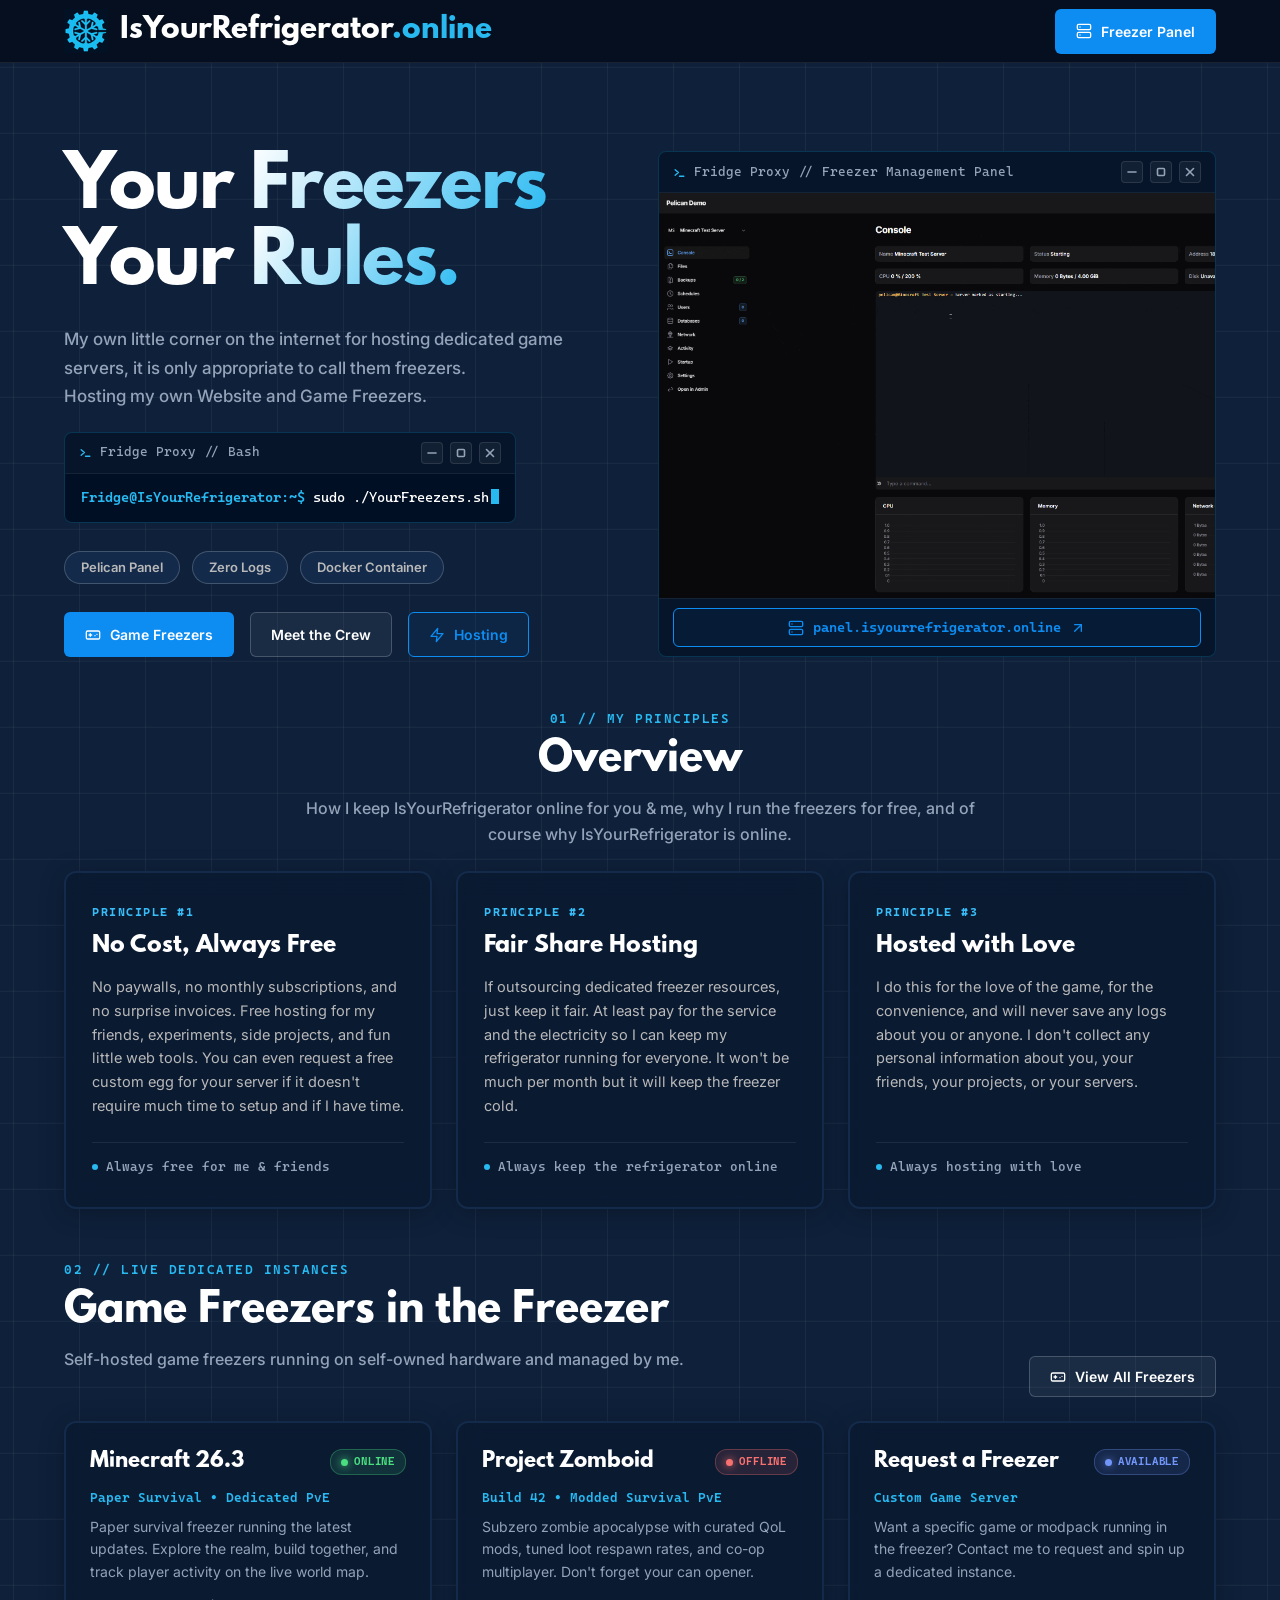
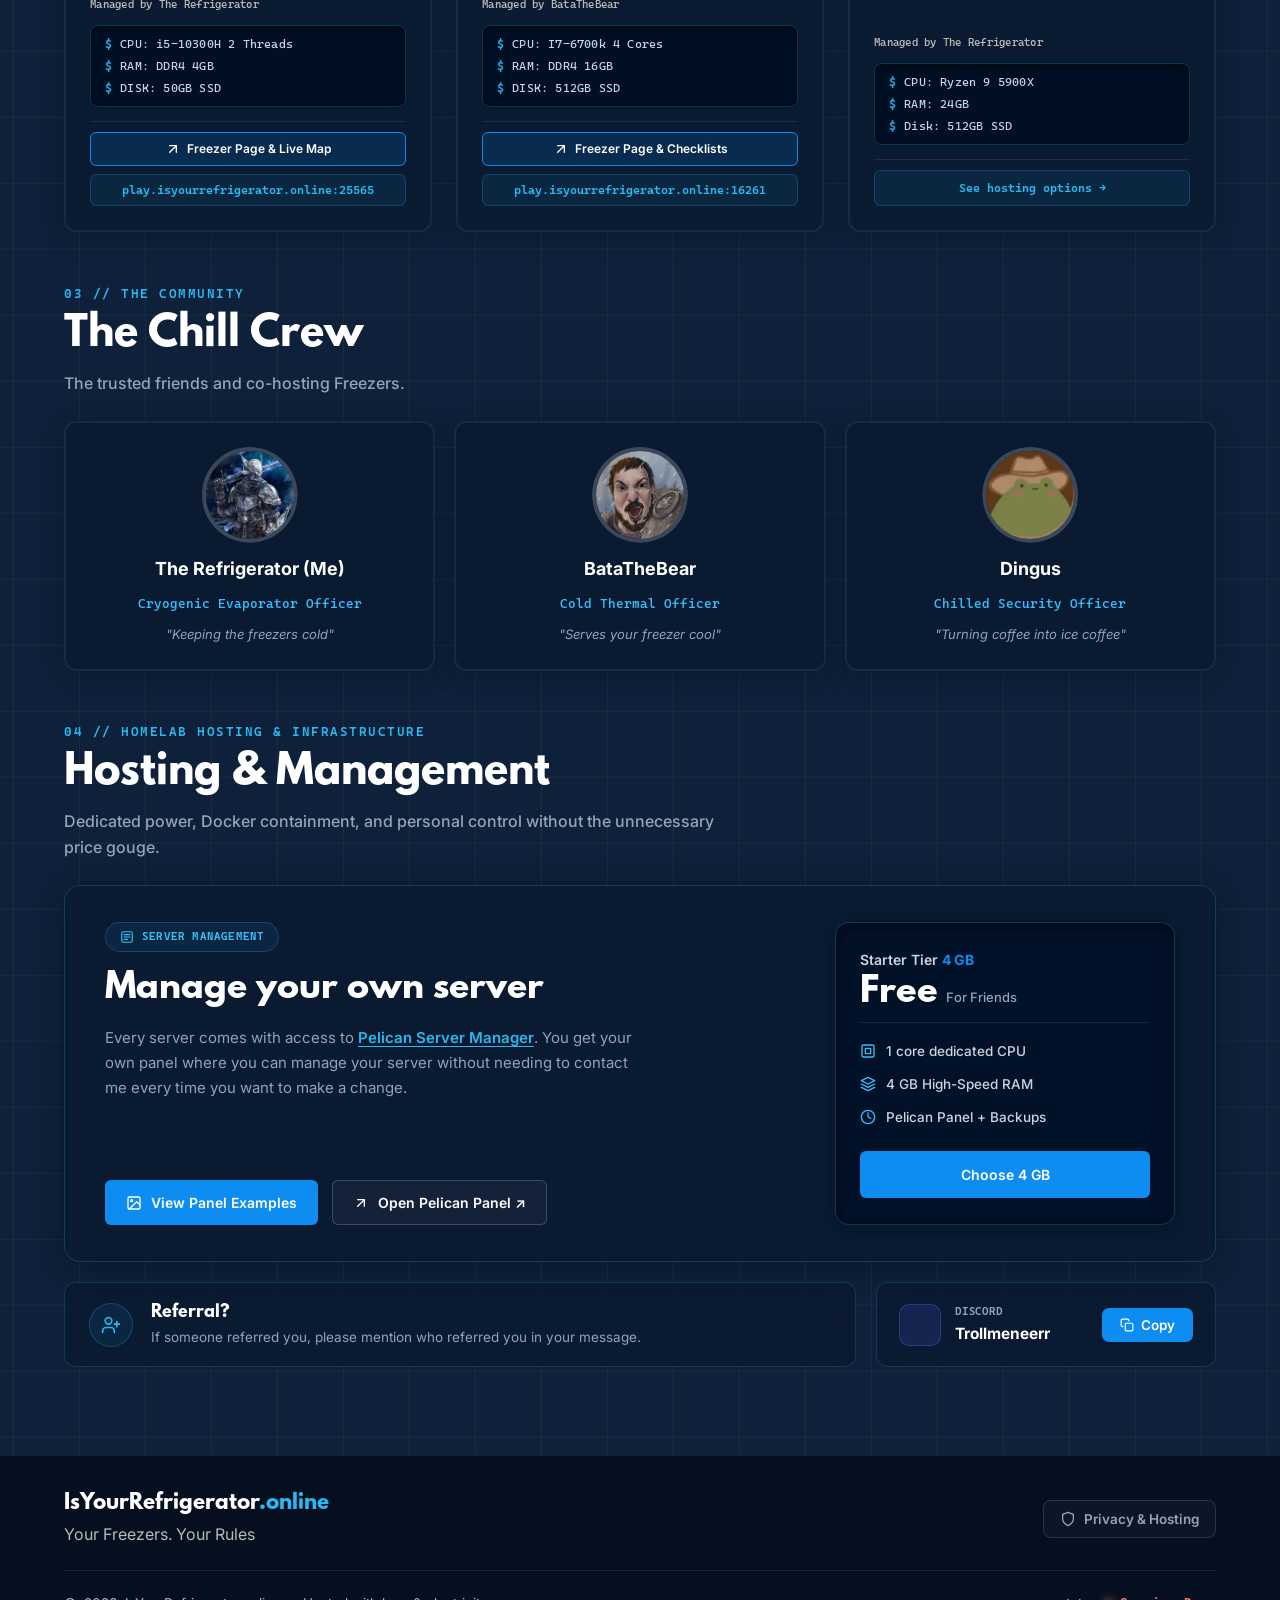
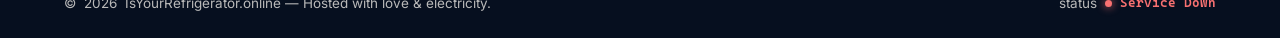
==== commit fed66384: "feat: add Minecraft and Zomboid game server pages and privacy modal component" ====
--- a/index.html
+++ b/index.html
@@ -64,11 +64,7 @@
         <div class="header-section" style="gap: 12px;">
             <a href="/" id="btn-header-back" class="btn btn-gray btn-header-back" title="Back to Main Site"
                 style="display: none;">
-                <svg width="14" height="14" viewBox="0 0 24 24" fill="none" stroke="currentColor" stroke-width="2"
-                    stroke-linecap="round" stroke-linejoin="round" aria-hidden="true">
-                    <line x1="19" y1="12" x2="5" y2="12"></line>
-                    <polyline points="12 19 5 12 12 5"></polyline>
-                </svg>
+                <span class="icon" data-icon="arrow-left"></span>
                 <span>Back to Main Site</span>
             </a>
             <a href="https://panel.isyourrefrigerator.online" target="_blank" rel="noopener noreferrer"
--- a/static/style/stylesheet.css
+++ b/static/style/stylesheet.css
@@ -353,10 +353,11 @@
 main,
 .main-content {
   flex: 1 0 auto;
-  margin: clamp(24px, 3vw, 48px) 15vw;
+  margin: clamp(24px, 5vw, 48px) 15vw;
   display: flex;
   flex-direction: column;
   row-gap: clamp(40px, 4vw, 64px);
+  padding:50px 0px;
 }
 
 /* Site Header */
@@ -509,8 +510,7 @@
 }
 
 .box:hover {
-  border-color: var(--border-card-hover);
-  box-shadow: var(--shadow-card-hover);
+  border-color: rgba(40, 185, 241, 0.32);
 }
 
 /* =============================================================================
@@ -1007,6 +1007,118 @@
   margin-bottom: 16px;
 }
 
+/* Server Main Card Layout (Hosting Main Card style with nested Downloads Card) */
+.server-main-card {
+  display: flex;
+  justify-content: space-between;
+  align-items: stretch;
+  gap: 32px;
+  position: relative;
+}
+
+.server-info {
+  flex: 1;
+  display: flex;
+  flex-direction: column;
+  justify-content: space-between;
+  min-width: 0;
+}
+
+.server-downloads-card {
+  width: 340px;
+  flex-shrink: 0;
+  background: rgba(0, 15, 36, 0.72);
+  border: 1px solid rgba(40, 185, 241, 0.24);
+  border-radius: 14px;
+  padding: 24px 22px;
+  display: flex;
+  flex-direction: column;
+  justify-content: space-between;
+  box-shadow: inset 0 2px 12px rgba(0, 0, 0, 0.55), 0 4px 16px rgba(0, 0, 0, 0.2);
+  transition: border-color var(--transition-fast);
+}
+
+.server-downloads-card:hover {
+  border-color: rgba(40, 185, 241, 0.45);
+}
+
+.downloads-card-header {
+  display: flex;
+  justify-content: space-between;
+  align-items: center;
+  margin-bottom: 8px;
+}
+
+.downloads-card-header .spec-label {
+  color: var(--accent-ice-blue);
+  font-family: var(--font-mono);
+  font-size: 11px;
+  font-weight: 700;
+  letter-spacing: 1px;
+}
+
+.downloads-card-badge {
+  font-family: var(--font-mono);
+  font-size: 11px;
+  font-weight: 600;
+  color: var(--accent-cyan);
+  background: rgba(40, 185, 241, 0.08);
+  border: 1px solid rgba(40, 185, 241, 0.2);
+  padding: 2px 8px;
+  border-radius: 12px;
+}
+
+.downloads-card-title {
+  font-family: var(--font-spartan);
+  font-size: 22px;
+  font-weight: 700;
+  color: var(--text-primary);
+  margin-bottom: 12px;
+}
+
+.downloads-features {
+  list-style: none;
+  padding: 0;
+  margin: 0 0 20px;
+  display: flex;
+  flex-direction: column;
+  gap: 10px;
+}
+
+.downloads-features li {
+  font-size: 13px;
+  color: var(--text-secondary);
+  display: flex;
+  align-items: center;
+  gap: 10px;
+}
+
+.downloads-features li svg {
+  flex-shrink: 0;
+  color: var(--accent-ice-blue);
+}
+
+.downloads-card-buttons {
+  display: flex;
+  flex-direction: column;
+  gap: 8px;
+  width: 100%;
+}
+
+.downloads-card-buttons .btn-download {
+  width: 100%;
+  padding: 9px 14px;
+  font-size: 13px;
+  font-family: var(--font-sans);
+  font-weight: 600;
+  border-radius: 6px;
+  display: inline-flex;
+  align-items: center;
+  justify-content: center;
+  gap: 8px;
+  text-decoration: none;
+}
+
 .freezer-specs span,
 .spec-item {
   display: flex;
@@ -1039,8 +1151,7 @@
 
 .freezers-box:hover .freezer-specs,
 .server-card:hover .server-specs {
-  border-color: rgba(40, 185, 241, 0.45);
-  box-shadow: inset 0 2px 12px rgba(0, 0, 0, 0.6), 0 0 14px rgba(40, 185, 241, 0.12);
+  border-color: var(--border-card);
 }
 
 /* Freezer Card Actions */
@@ -1094,8 +1205,7 @@
 }
 
 .server-card:hover {
-  border-color: var(--border-card-hover);
-  box-shadow: var(--shadow-card-hover);
+  border-color: rgba(40, 185, 241, 0.32);
 }
 
 .server-top {
@@ -1268,8 +1378,7 @@
 }
 
 .hosting-main-card:hover {
-  border-color: rgba(40, 185, 241, 0.38);
-  box-shadow: 0 8px 32px rgba(0, 0, 0, 0.4), 0 0 24px rgba(40, 185, 241, 0.12);
+  border-color: rgba(40, 185, 241, 0.35);
 }
 
 .hosting-info {
@@ -1515,7 +1624,6 @@
 
 .discord-card:hover {
   border-color: rgba(88, 101, 242, 0.5);
-  box-shadow: 0 4px 20px rgba(0, 0, 0, 0.25), 0 0 16px rgba(88, 101, 242, 0.15);
 }
 
 .discord-left {
@@ -1832,6 +1940,12 @@
 /* =============================================================================
    15. Responsive Breakpoints
    ============================================================================= */
+/* 1521px+ Breakpoint */
+@media (min-width: 1521px) {
+  .site-header { padding: 0 15vw; }
+  .site-footer { padding: 36px 15vw 24px; }
+  main, .main-content { margin: clamp(24px, 3vw, 48px) 15vw; }
+}
 
 /* 1520px Breakpoint */
 @media (max-width: 1520px) {
@@ -1875,6 +1989,13 @@
 
 /* 850px Breakpoint */
 @media (max-width: 850px) {
+  .server-main-card {
+    flex-direction: column;
+    gap: 24px;
+  }
+  .server-downloads-card {
+    width: 100%;
+  }
   .site-header {
     justify-content: center;
     height: auto;
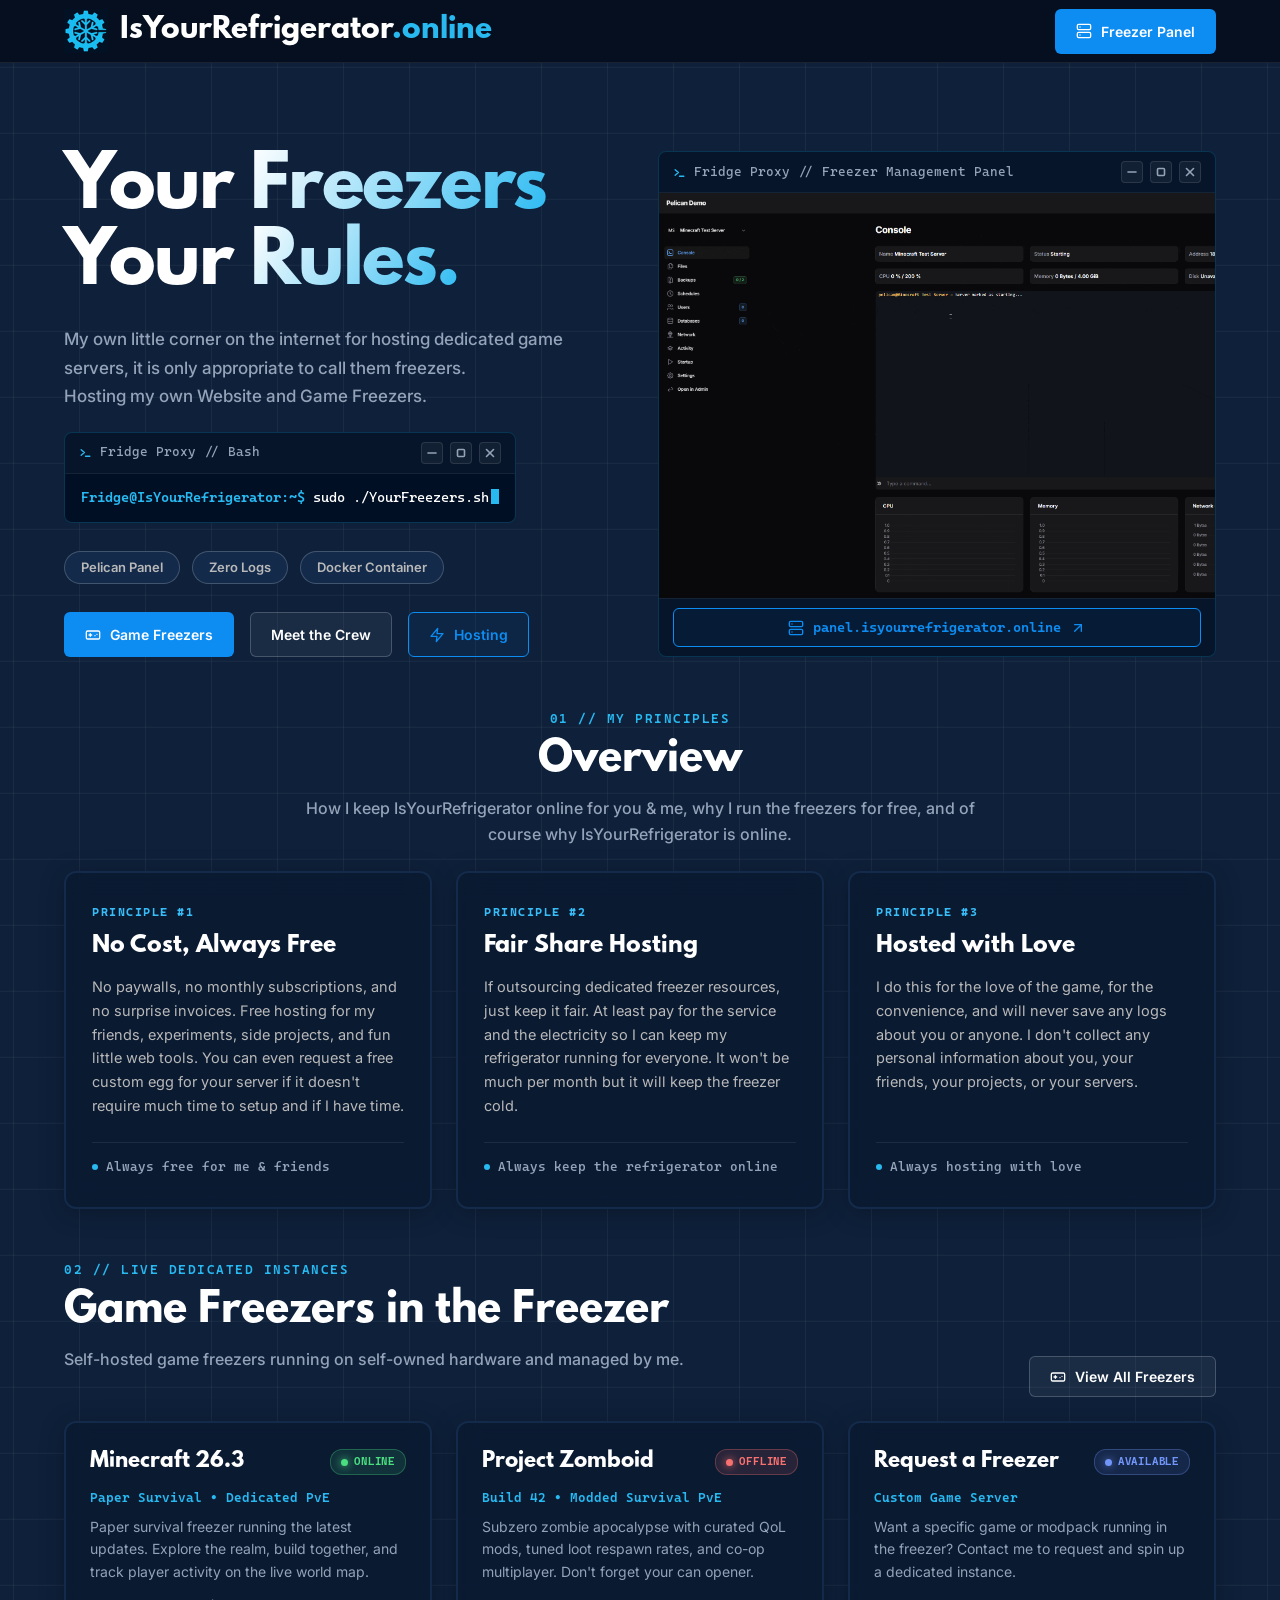
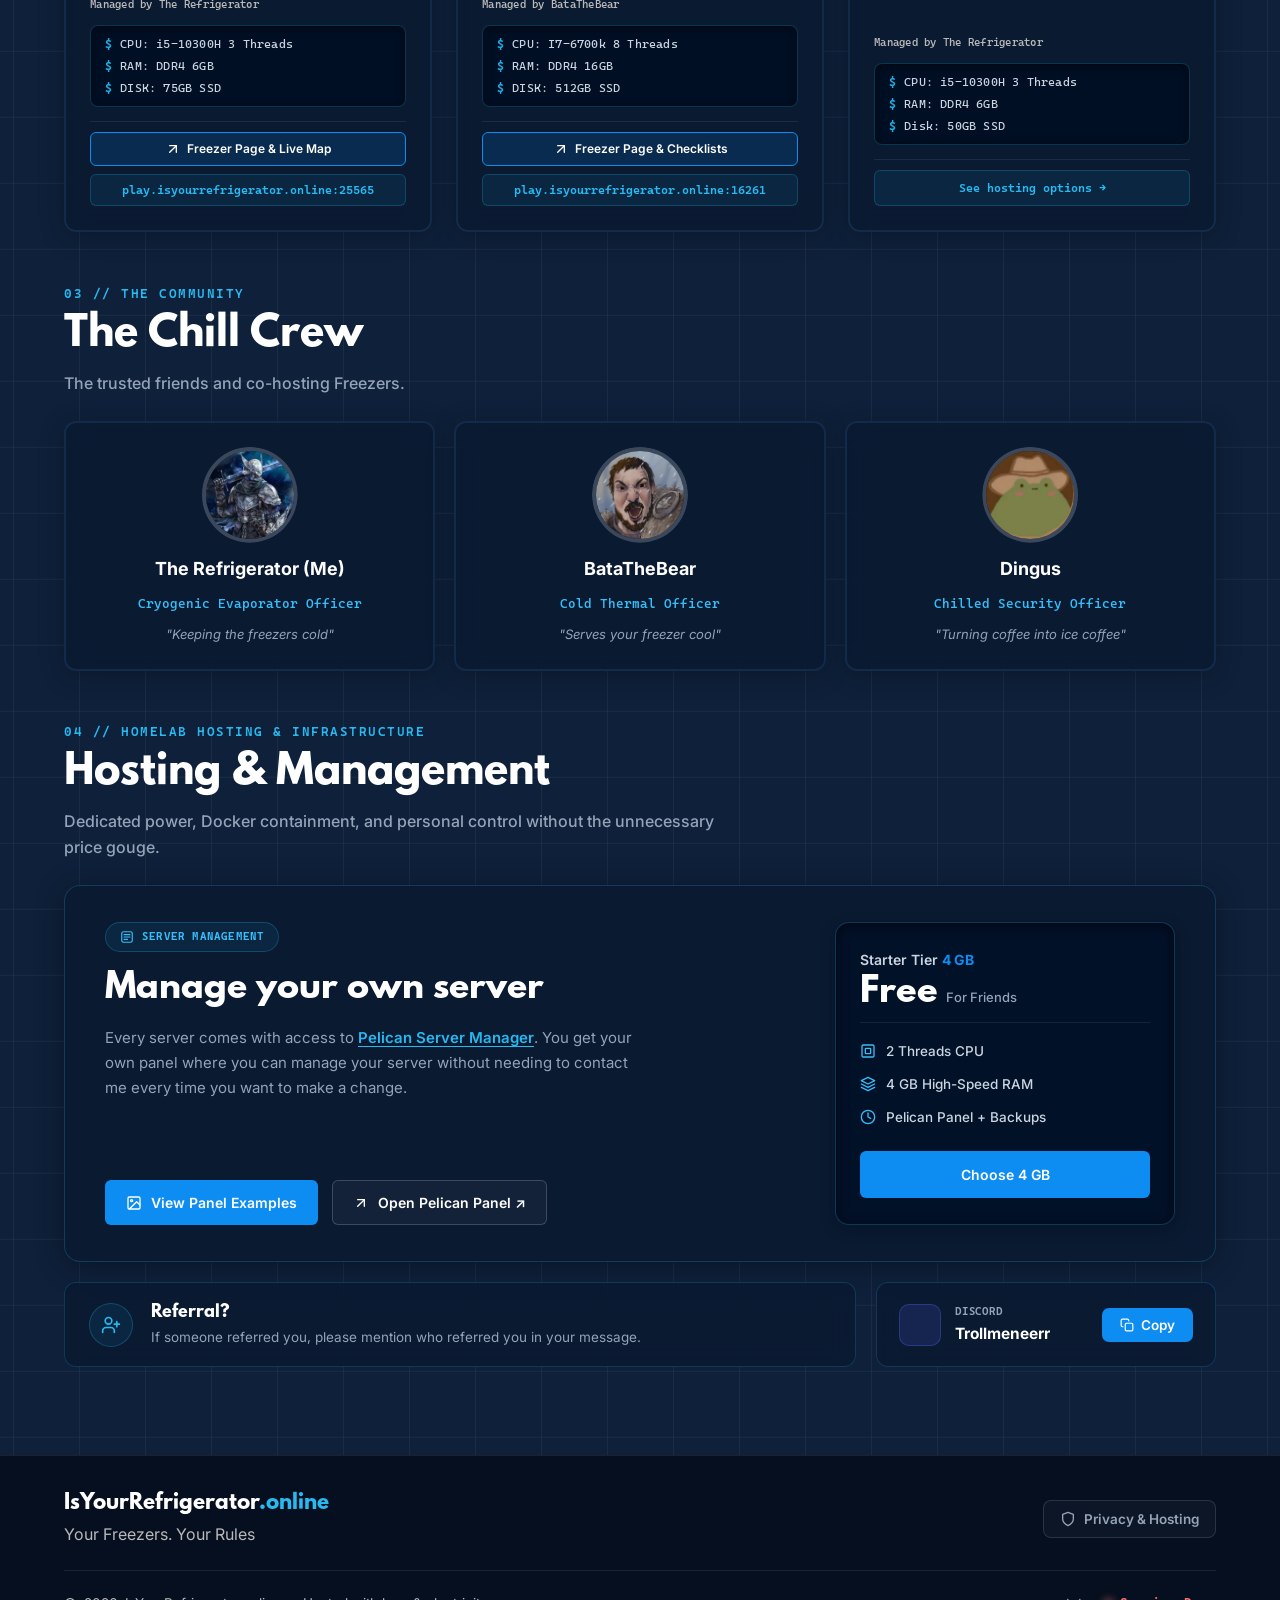
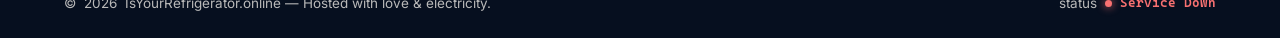
==== commit a4c24671: "Updates and changes to server specs" ====
--- a/index.html
+++ b/index.html
@@ -4,7 +4,7 @@
 <head>
     <meta charset="UTF-8">
     <meta name="viewport" content="width=device-width, initial-scale=1.0">
-    <title>IsYourRefrigerator.online | Dedicated Game Freezers &amp; Homelab Hosting</title>
+    <title>IsYourRefrigerator.online</title>
     <meta name="description"
         content="Personal homelab and dedicated game freezers. Hosting Minecraft, Project Zomboid, Valheim, and Pelican Panel access with dedicated resources and zero logs.">
     <meta name="keywords"
@@ -294,7 +294,7 @@
                         </div>
                         <div class="tier-divider"></div>
                         <ul class="tier-features">
-                            <li><span class="icon" data-icon="cpu-core" aria-hidden="true"></span>1 core dedicated CPU</li>
+                            <li><span class="icon" data-icon="cpu-core" aria-hidden="true"></span>2 Threads CPU</li>
                             <li><span class="icon" data-icon="ram-layers" aria-hidden="true"></span>4 GB High-Speed RAM</li>
                             <li><span class="icon" data-icon="panel-backups" aria-hidden="true"></span>Pelican Panel + Backups</li>
                         </ul>
--- a/static/style/stylesheet.css
+++ b/static/style/stylesheet.css
@@ -2068,3 +2068,134 @@
     padding: 24px 18px;
   }
 }
+
+/* =============================================================================
+   19. Toast Notification System (Bottom-Right)
+   ============================================================================= */
+.toast-container {
+  position: fixed;
+  bottom: 24px;
+  right: 24px;
+  z-index: 9999;
+  display: flex;
+  flex-direction: column;
+  gap: 10px;
+  max-width: 440px;
+  width: calc(100vw - 32px);
+  pointer-events: none;
+}
+
+.copy-toast {
+  pointer-events: auto;
+  background: rgba(10, 25, 48, 0.96);
+  border: 1px solid rgba(40, 185, 241, 0.4);
+  border-radius: 12px;
+  padding: 14px 16px;
+  box-shadow: 0 16px 40px rgba(0, 0, 0, 0.7), 0 0 20px rgba(40, 185, 241, 0.2);
+  backdrop-filter: blur(14px);
+  -webkit-backdrop-filter: blur(14px);
+  color: #ffffff;
+  display: flex;
+  flex-direction: column;
+  gap: 8px;
+  transform: translateY(16px) scale(0.96);
+  opacity: 0;
+  transition: transform 0.25s cubic-bezier(0.16, 1, 0.3, 1), opacity 0.25s ease;
+}
+
+.copy-toast.show {
+  transform: translateY(0) scale(1);
+  opacity: 1;
+}
+
+.copy-toast.hide {
+  transform: translateY(10px) scale(0.96);
+  opacity: 0;
+}
+
+.copy-toast-header {
+  display: flex;
+  align-items: center;
+  justify-content: space-between;
+  gap: 8px;
+  font-family: var(--font-spartan, "League Spartan", Inter, sans-serif);
+  font-size: 13.5px;
+  font-weight: 700;
+  color: var(--accent-ice-blue, #28b9f1);
+  letter-spacing: 0.3px;
+}
+
+.copy-toast-header-left {
+  display: inline-flex;
+  align-items: center;
+  gap: 8px;
+}
+
+.copy-toast-header-left .icon {
+  width: 16px;
+  height: 16px;
+  color: var(--accent-ice-blue, #28b9f1);
+}
+
+.copy-toast-close {
+  background: none;
+  border: none;
+  color: var(--text-muted, #94a3b8);
+  cursor: pointer;
+  padding: 2px 6px;
+  font-size: 18px;
+  line-height: 1;
+  border-radius: 4px;
+  transition: color 0.15s ease, background-color 0.15s ease;
+}
+
+.copy-toast-close:hover {
+  color: #ffffff;
+  background: rgba(255, 255, 255, 0.08);
+}
+
+.copy-toast-body {
+  font-family: var(--font-mono, "Cascadia Code", monospace);
+  font-size: 12px;
+  color: var(--text-secondary, #cbd5e1);
+  background: var(--bg-terminal, #000f24);
+  border: 1px solid rgba(40, 185, 241, 0.2);
+  border-radius: 6px;
+  padding: 8px 10px;
+  white-space: pre-wrap;
+  word-break: break-all;
+  max-height: 120px;
+  overflow-y: auto;
+  line-height: 1.45;
+  box-shadow: inset 0 2px 6px rgba(0, 0, 0, 0.4);
+}
+
+.copy-toast-body::-webkit-scrollbar {
+  width: 5px;
+}
+.copy-toast-body::-webkit-scrollbar-thumb {
+  background: rgba(40, 185, 241, 0.35);
+  border-radius: 3px;
+}
+.copy-toast-body::-webkit-scrollbar-thumb:hover {
+  background: rgba(40, 185, 241, 0.6);
+}
+
+.btn-download.copied {
+  background-color: var(--status-online-bg);
+  border: 1px solid var(--status-online-border);
+  color: var(--status-online);
+  box-shadow: 0 0 14px rgba(74, 222, 128, 0.3);
+}
+
+.btn-download.copied .icon {
+  color: var(--status-online);
+}
+
+@media (max-width: 480px) {
+  .toast-container {
+    bottom: 16px;
+    right: 16px;
+    width: calc(100vw - 32px);
+  }
+}
